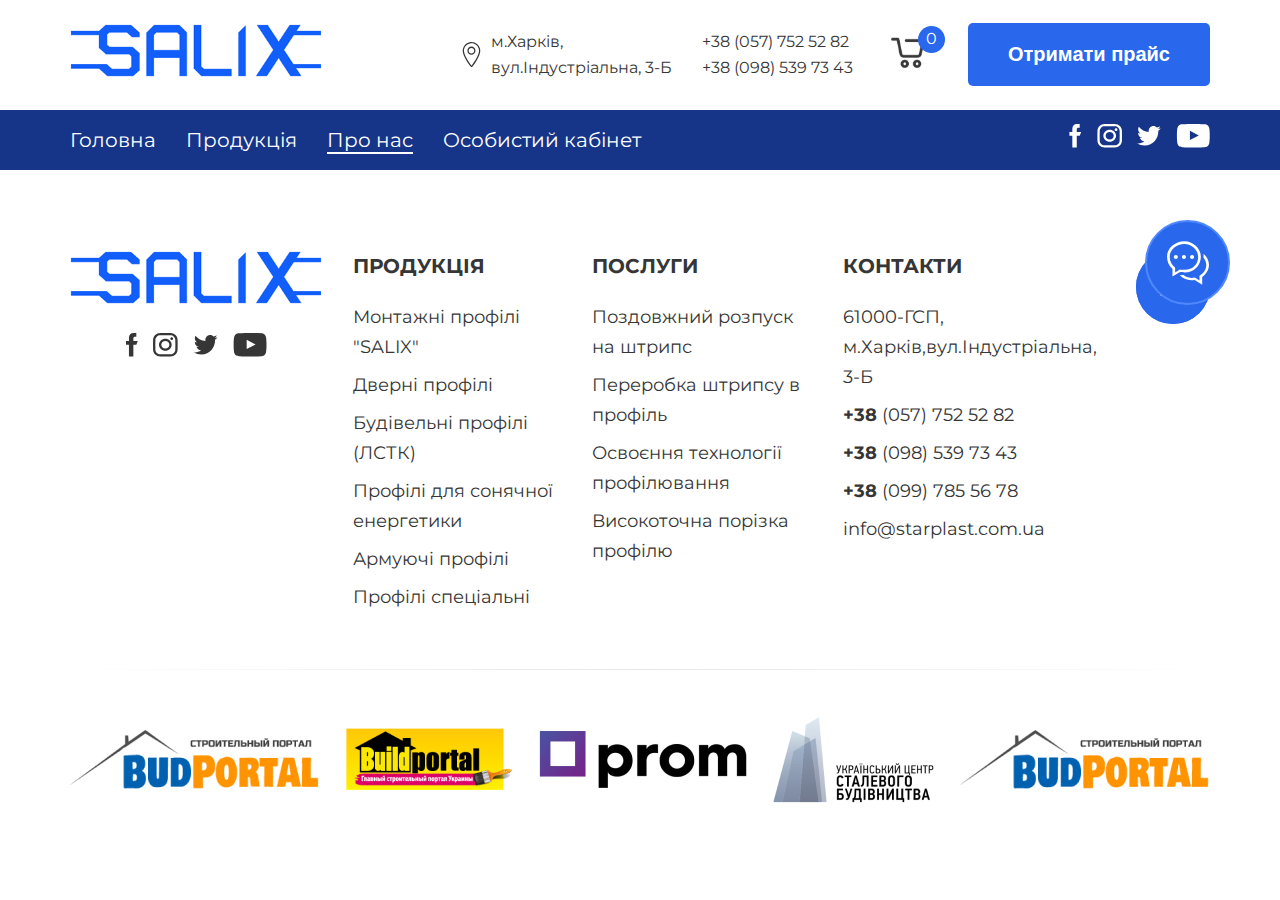
==== about.html @ 1838f398 "add pages, start catalog page, filter" ====
<!DOCTYPE html>
<html lang="en" xmlns="http://www.w3.org/1999/html">
<head>
    <meta charset="UTF-8">
    <title>primer-towel-mall</title>
    <meta name="description" content="">
    <meta name="viewport" content="width=device-width, initial-scale=1">
    <meta name="viewport" content="width=device-width, initial-scale=1, minimum-scale=1, maximum-scale=1">
    <link rel="stylesheet" href="./css/swiper-bundle.css">
    <link rel="stylesheet" href="css/style.css">
    <link rel="preconnect" href="https://fonts.googleapis.com">
    <link rel="preconnect" href="https://fonts.gstatic.com" crossorigin>
    <link href="https://fonts.googleapis.com/css2?family=Montserrat:wght@400;500;600;700&display=swap" rel="stylesheet">
    <link rel="stylesheet" href="./css/media.css">
    <script src="https://ajax.googleapis.com/ajax/libs/jquery/2.2.0/jquery.min.js"></script>
</head>
    <body>
        <div class="wrapper" id="wrapper">
            <div class="">
            <div class="burger-menu">
                <div class="menu-content">
                    <ul class="">
                        <li><a href="./index.html">Головна</a></li>
                        <li><a href="./catalog.html">Продукція</a></li>
                        <li><a href="./about.html">Про нас</a></li>
                        <li><a href="#">Особистий кабінет</a></li>
                    </ul>
                    <div class="boorger_btm">
                    </div>
                    <div class="bur-foot">
                        <div class="headerTop_info">
                            <div class="headerTop_address">
                                <img src="./images/svg/address-icon-white.svg" alt="address">
                                <div>
                                    <div>м.Харків,</div>
                                    <div>вул.Індустріальна, 3-Б</div>
                                </div>
                            </div>
                            <div class="headerTop_numbers">
                                <div>
                                    <a href="#">+38 (057) 752 52 82</a>
                                </div>
                                <div>
                                    <a href="#">+38 (098) 539 73 43</a>
                                </div>
                            </div>
                            <div class="headerTop_btn">
                                <button>Отримати прайс</button>
                            </div>
                            <div class="booter_soc">
                                <a href="#" target="_blank">
                                    <img src="./images/svg/facebook-icon.svg" alt="facebook">
                                </a>
                                <a href="#" target="_blank">
                                    <img src="./images/svg/insta-icon.svg" alt="instagram">
                                </a>
                                <a href="#" target="_blank">
                                    <img src="./images/svg/twitter-icon.svg" alt="twitter">
                                </a>
                                <a href="#" target="_blank">
                                    <img src="./images/svg/youtube-icon.svg" alt="youtube">
                                </a>
                            </div>
                        </div>
                    </div>
                </div>
            </div>
            <header class="header">
                        <div class="container">
                            <div class="menu-container">
                                <div class="headerTop">
                                    <a href="./index.html" class="header-logo">
                                        <img src="images/svg/logo.svg" alt="logo">
                                    </a>
                                    <div class="headerTop_info">
                                        <div class="headerTop_address">
                                            <img src="./images/svg/address-icon.svg" alt="address">
                                            <div>
                                                <div>м.Харків,</div>
                                                <div>вул.Індустріальна, 3-Б</div>
                                            </div>
                                        </div>
                                        <div class="headerTop_numbers">
                                            <div>
                                                <a href="#">+38 (057) 752 52 82</a>
                                            </div>
                                            <div>
                                                <a href="#">+38 (098) 539 73 43</a>
                                            </div>
                                        </div>
                                        <div class="headerTop_cart">
                                            <a href="#">
                                                <img src="./images/svg/cart.svg" alt="cart">
                                            </a>
                                            <div>
                                                <span>0</span>
                                            </div>
                                        </div>
                                        <div class="headerTop_btn">
                                            <button>Отримати прайс</button>
                                        </div>
                                    </div>
                                </div>
                                <div class="burger-icon">
                                    <div class="bar bar1"></div>
                                    <div class="bar bar2"></div>
                                    <div class="bar bar3"></div>
                                </div>
                            </div>
                        </div>
                <div class="img-back_menu-block">
                    <div class="container img-back_wrap">
                        <nav class="header-menu">
                            <ul class="header-list">
                                <li><a href="./index.html" class="header-link">
                                    <span class="header-link-text">Головна</span>
                                </a>
                                </li>
                                <li><a href="./catalog.html" class="header-link">
                                    <span class="header-link-text">Продукція</span>
                                </a>
                                </li>
                                <li><a href="./about.html" class="header-link">
                                    <span class="header-link-text">Про нас</span>
                                </a>
                                </li>
                                <li><a href="#" class="header-link">
                                    <span class="header-link-text">Особистий кабінет</span>
                                </a>
                                </li>
                            </ul>
                        </nav>
                        <div class="booter_soc">
                            <a href="#" target="_blank">
                                <img src="./images/svg/facebook-icon.svg" alt="facebook">
                            </a>
                            <a href="#" target="_blank">
                                <img src="./images/svg/insta-icon.svg" alt="instagram">
                            </a>
                            <a href="#" target="_blank">
                                <img src="./images/svg/twitter-icon.svg" alt="twitter">
                            </a>
                            <a href="#" target="_blank">
                                <img src="./images/svg/youtube-icon.svg" alt="youtube">
                            </a>
                        </div>
                    </div>
                </div>
            </header>
                <main class="content">
                    <section>
                        <div>
                            <a class="phone-call" href="#">
                                <div>
                                    <img src="./images/svg/write-us-icon.svg" alt="phone">
                                </div>
                            </a>
                        </div>
                    </section>
                </main>
            <footer class="footer">
                <div class="container footer__container">
                    <div class="footer_wrap">
                        <div class="footer_wrap-logo">
                            <a href="./index.html" class="header-logo">
                                <img src="images/svg/logo.svg" alt="logo">
                            </a>
                            <div class="booter_soc">
                                <a href="#" target="_blank">
                                    <img src="./images/svg/facebook-grey-icon.svg" alt="facebook">
                                </a>
                                <a href="#" target="_blank">
                                    <img src="./images/svg/instagramm-grey-icon.svg" alt="instagram">
                                </a>
                                <a href="#" target="_blank">
                                    <img src="./images/svg/twitter-grey-icon.svg" alt="twitter">
                                </a>
                                <a href="#" target="_blank">
                                    <img src="./images/svg/youtubegrey-icon.svg" alt="youtube">
                                </a>
                            </div>
                        </div>
                        <div class="footer_wrap-block">
                            <div class="footer_block footer_wrap-products">
                                <h4>Продукція</h4>
                                <div><a href="#">Монтажні профілі "SALIX"</a></div>
                                <div><a href="#">Дверні профілі</a></div>
                                <div><a href="#">Будівельні профілі (ЛСТК)</a></div>
                                <div><a href="#">Профілі для сонячної енергетики</a></div>
                                <div><a href="#">Армуючі профілі</a></div>
                                <div><a href="#">Профілі спеціальні</a></div>
                            </div>
                            <div class="footer_block footer_wrap-service">
                                <h4>Послуги</h4>
                                <div><a href="#">Поздовжний розпуск на штрипс</a></div>
                                <div><a href="#">Переробка штрипсу в профіль </a></div>
                                <div><a href="#">Освоєння технології профілювання</a></div>
                                <div><a href="#">Високоточна порізка профілю</a></div>
                            </div>
                            <div class="footer_block footer_wrap-contacts">
                                <h4>Контакти</h4>
                                <div><a href="#">61000-ГСП, м.Харків,вул.Індустріальна, 3-Б</a></div>
                                <div><a href="#"><span>+38 </span>(057) 752 52 82</a></div>
                                <div><a href="#"><span>+38 </span>(098) 539 73 43</a></div>
                                <div><a href="#"><span>+38 </span>(099) 785 56 78</a></div>
                                <div><a href="#"><span></span>info@starplast.com.ua</a></div>
                            </div>
                            <div class="foot-back">
                                <div class="foot-back" id="go-top">
                                    <a href="#wrapper">
                                        <div class="btn-top">
                                            <div class="btn-top-img">
                                                <img src="./images/svg/arrow-two-top-icon.svg" alt="img">
                                            </div>
                                        </div>
                                    </a>
                                </div>
                            </div>
                        </div>
                    </div>
                    <div class="footer_portals">
                        <div>
                            <a href="#">
                                <img src="./images/img/portals/logo_budportal.png" alt="img">
                            </a>
                        </div>
                        <div>
                            <a href="#">
                                <img src="./images/img/portals/logo_budport.png" alt="img">
                            </a>
                        </div>
                        <div>
                            <a href="#">
                                <img src="./images/img/portals/prom.png" alt="img">
                            </a>
                        </div>
                        <div>
                            <a href="#">
                                <img src="./images/img/portals/staleve-bud.png" alt="img">
                            </a>
                        </div>
                        <div>
                            <a href="#">
                                <img src="./images/img/portals/logo_budportal.png" alt="img">
                            </a>
                        </div>
                    </div>
                </div>
            </footer>
            </div>
        </div>

        <script src="./js/main.js"></script>
    </body>
</html>
---- css/style.css ----
@import './catalog.css';
@import './product-page.css';
@import './about.css';
@import url('https://fonts.googleapis.com/css2?family=Montserrat:wght@400;500;600;700&display=swap');
@font-face {
    font-family: 'Montserrat', sans-serif;
    src: url(../fonts/Montserrat-VariableFont_wght.ttf);
}

html,
body,
div,
span,
applet,
object,
iframe,
h1,
h2,
h3,
h4,
h5,
h6,
p,
blockquote,
pre,
a,
abbr,
acronym,
address,
big,
cite,
code,
del,
dfn,
em,
img,
ins,
kbd,
q,
s,
samp,
small,
strike,
strong,
sub,
sup,
tt,
var,
b,
u,
i,
center,
dl,
dt,
dd,
ol,
ul,
li,
fieldset,
form,
label,
legend,
table,
caption,
tbody,
tfoot,
thead,
tr,
th,
td,
article,
aside,
canvas,
details,
embed,
figure,
figcaption,
footer,
header,
hgroup,
menu,
nav,
output,
ruby,
section,
summary,
time,
mark,
audio,
video {
    margin: 0;
    padding: 0;
    border: 0;
    font-size: 100%;
    font: inherit;
    vertical-align: baseline;
}
/* HTML5 display-role reset for older browsers */
article,
aside,
details,
figcaption,
figure,
footer,
header,
hgroup,
menu,
nav,
section {
    display: block;
}
body {
    line-height: 1;
}
ol,
ul {
    list-style: none;
}
blockquote,
q {
    quotes: none;
}
blockquote:before,
blockquote:after,
q:before,
q:after {
    content: "";
    content: none;
}
table {
    border-collapse: collapse;
    border-spacing: 0;
}
a {
    text-decoration: none;
    cursor: pointer;
}
button {
    cursor: pointer;
    border: none;
    display: inline-block;
    background: none;
    padding: 0;
}

* {
    box-sizing: border-box;
}

html, body {
    height: 100%;
}

body {
    font-family: 'Montserrat', sans-serif;
    font-size: 16px;
    color: #363636;
    line-height: 1.6;
    margin: 0;
    display: flex;
    flex-direction: column;
    overflow-x: hidden;
}

h1, h2, h3, h4 {
    margin: 0;
}

/*wrapper*/
#wrapper {
    width: 100%;
    margin: 0 auto;
    background: #FFFFFF
}

.container {
    max-width: 1680px;
    margin: 0 auto;
}

/*header*/
/* ============burger-menu======== */
.burger-menu {
    display: none;
}

.burger-img-line {
    position: absolute;
    top: 427px;
    width: 100%;
}


.burger-menu {
    position: fixed;
    top: 0;
    right: -110%;
    width: 100%;
    height: 100%;
    z-index: 1200;
    transition: all 1s ease;
}

.menu-content {
    display: flex;
    flex-direction: column;
    /*justify-content: center;*/
    position: relative;
    width: 100%;
    height: 100%;
    background-color: #fff;
    overflow-y: scroll;
    z-index: 800;
    padding-top: 150px;
}
.menu-content ul {
    display: flex;
    flex-direction: column;
    z-index: 1;
    padding: 0 30px;
}
.menu-content li{
    transition: all 0.3s;
}

.menu-content li a {
    color: #363636;
    font-family: Montserrat, sans-serif;
    font-size: 20px;
    font-style: normal;
    font-weight: 500;
    line-height: 50px;
    text-transform: capitalize;
    text-decoration: none;
}

.boot_svg{
    width: 129px;
    height: 135px;
    transition: all .5s ease;
}

.boorger_btm p{
    font-size: 14px;
    font-weight: 500;
    line-height: 150%;
    text-transform: uppercase;
}
.burger-menu .footer-btn{
    margin-top: 140px;
}

.boorger_btm p:hover + .boot_svg{
    transform: scale(.9);
    transition: all .5s ease;
}

.boot_svg:hover{
    transform: scale(.9);
    transition: all .5s ease;
}

.boorger_btm button{
    display: flex;
    align-items: center;
}

.burger-icon {
    display: none;
    z-index: 1200;
    cursor: pointer;
}

.bar {
    width: 30px;
    height: 3px;
    background-color: #363636;
    margin: 6px 0;
    transition: 0.4s;

}

/* Animation of the burger icon*/
.burger-icon.active {
    width: 45px;
    height: 45px;
    padding: 7px;
    top: 30px;
    right: 44%;
    position: absolute;
}

.burger-icon.active .bar {
    background-color: #363636;
}
.burger-icon .bar {
    background-color: #363636;
}

.burger-icon.active .bar1 {
    transform: rotate(-45deg) translate(-5px, 5px);
}

.burger-icon.active .bar2 {
    transform: rotate(45deg) translate(-2px, -1px);
}
.burger-icon.active .bar3 {
    display: none;
}

.burger-menu.active {
    right: 0;
}

.bur-foot {
    background: #163588;
    height: 100vh;
    margin-top: 80px;
}

.booter_soc{
    display: flex;
    gap: 15px;
    margin-bottom: 140px;
}

.headerTop {
    display: flex;
    justify-content: space-between;
    align-items: center;
    padding: 23px 0;
}

.headerTop_info {
    display: flex;
    align-items: center;
}

.headerTop_address {
    display: flex;
    align-items: center;
}

.headerTop_address img{
    margin-right: 10px;
}

.headerTop_numbers {
    margin-left: 30px;
}

.headerTop_numbers a {
    color: inherit;
}

.headerTop_cart {
    position: relative;
    margin-left: 34px;
}

.headerTop_cart div {
    right: -17px;
    top: -5px;
    width: 27px;
    height: 27px;
    background: #2967EC;
    border-radius: 50%;
    position: absolute;
}

.headerTop_cart span {
    display: flex;
    color: #FFFFFF;
    justify-content: center;
    align-items: center;
}

.headerTop_btn {
    display: flex;
    justify-content: center;
    align-items: center;
    margin-left: 40px;
}

.headerTop_btn  button {
    color: #FFFFFF;
    font-size: 20px;
    font-style: normal;
    font-weight: 700;
    padding: 20px 40px;
    background: #2967EC;
    border-radius: 5px;
    transition: .3s ease;
}

.headerTop_btn  button:hover {
    background: #5088FF;
}

.img-back-mobile {
    display: none;
}

.img-back {
    display: block;
    background: url("../images/img/main-img.jpg") center center no-repeat;
    background-size: cover;
    width: 100%;
    max-height: 926px;
    height: 100vh;
    position: relative;
}

.mainImg {
    width: 100%;
    height: 100vh;
    background-position: center;
    object-fit: cover;
}

.img-back_menu-block {
    background: #163588;
    width: 100%;
}

.img-back_wrap {
    display: flex;
    justify-content: space-between;
    align-items: center;
    height: 60px;
}

.img-back_menu-block .booter_soc {
    margin-bottom: 0;
}

.img-back_menu-block nav a {
    color: #FFFFFF;
    font-size: 20px;
    margin-right: 30px;
}

ul.header-list {
    display: flex;
}

.current-menu-item span {
    color: #FFFFFF;
    border-bottom: 2px solid #FFFFFF;
}


/*content*/
.content {
    flex: 1 0 auto;
}

.main-title p:first-child{
    color: #2967EC;
    font-size: 70px;
    font-style: normal;
    font-weight: 700;
    line-height: 80px;
}

.main-title p:last-child{
    color: #FFFFFF;
    font-size: 60px;
    font-style: normal;
    font-weight: 700;
    line-height: 70px;
}

.main-title {
    width: 1240px;
    margin: 0 auto;
    text-align: center;
    padding: 75px 0 50px 0;
}

.mainLinks {
    display: flex;
    flex-wrap: wrap;
    justify-content: center;
    width: 1920px;
    margin: 0 auto;
}

.mainLinks a {
    color: #FFF;
    font-size: 15px;
    font-style: normal;
    font-weight: 600;
    text-transform: uppercase;
}

.main-link {
    display: flex;
    align-items: center;
    border: 1px solid white;
    border-radius: 100px;
    padding: 15px 25px;
    margin: 0 15px 15px 0;
    text-align: center;
}

.main-link img {
    margin-left: 10px;
}

.mouse-img {
    text-align: center;
    margin-top: 25px;
}

.phone-call {
    position: fixed;
    right: 50px;
    top: 220px;
    z-index: 11;
}

.pulse-button:hover {
    -webkit-animation: none;
}

@-webkit-keyframes pulse {
    0% {
        transform: scale(0.95);
        box-shadow: 0 0 0 0 rgb(80, 136, 255);
    }

    70% {
        transform: scale(1);
        box-shadow: 0 0 0 10px rgba(0, 0, 0, 0);
    }

    100% {
        transform: scale(0.95);
        box-shadow: 0 0 0 0 rgba(0, 0, 0, 0);
    }
}

.phone-call>div {
    background: #2967EC;
    width: 100px;
    height: 100px;
    border-radius: 50%;
    display: flex;
    justify-content: center;
    align-items: center;
    box-shadow: 0 0 0 0 rgb(80, 136, 255);
    transform: scale(1);
    animation: pulse 1.5s infinite;
    border: 2px solid #5088ff;
}

.mainLinks-mobile {
    display: none;
}

.mainVariants_title {
    text-align: center;
    margin: 130px 0 80px 0;
}

.mainVariants_title p {
    font-size: 40px;
    font-style: normal;
    font-weight: 600;
    line-height: 45px; /* 112.5% */
    text-transform: uppercase;
}

.mainVariants_title p:first-child {
    color: #363636;
}

.mainVariants_title p:last-child {
    color: #2967EC;
}

.mainVariants_list {
    display: grid;
    grid-template-columns: repeat(4, 1fr);
}

.mainVariants_list-item a p {
    color: #363636;
    max-width: 300px;
    font-size: 25px;
    font-style: normal;
    font-weight: 600;
    line-height: 30px; /* 120% */
    text-transform: uppercase;
    transition: .3s ease;
}

.mainVariants_list-item a {
    display: flex;
    align-items: center;
    transition: .3s ease;
}

.mainVariants_list-item a p:hover {
    color: #2967EC;
}

.mainVariants_list-item a img {
    margin-right: 20px;
}

.mainVariants_info {
    margin: 100px 0 130px 0;
    display: flex;
    justify-content: space-between;
}

.mainVariants_info div:first-child>div {
    font-size: 35px;
    font-style: normal;
    font-weight: 600;
    line-height: 30px; /* 85.714% */
    text-transform: uppercase;
    margin-bottom: 30px;
}

.mainVariants_info div:first-child>p {
    color: #787878;
    font-size: 20px;
    font-style: normal;
    font-weight: 400;
    line-height: 25px;
    margin-bottom: 40px;
    max-width: 830px;
    margin-right: 20px;
}

a.goToCatalog {
    border-radius: 5px;
    background: #2967EC;
    width: 400px;
    height: 80px;
    color: white;
    display: flex;
    align-items: center;
    justify-content: center;
}

a.goToCatalog span {
    color: #FFF;
    font-size: 20px;
    font-style: normal;
    font-weight: 700;
}

a.goToCatalog img {
    margin-left: 10px;
}

.products_title {
    font-size: 40px;
    font-style: normal;
    font-weight: 600;
    line-height: 45px; /* 112.5% */
    text-transform: uppercase;
    text-align: center;
    margin-bottom: 20px;
}

.products_title h3 {
    color: #363636;
}

.products_title span {
    color: #2967EC;
}

.cardImg {
    position: relative;
}

.cardImg .sale {
    position: absolute;
    z-index: 1;
    top: 10px;
    left: 10px;
    width: 100px;
    height: 35px;
    color: #FFF;
    text-align: center;
    font-size: 15px;
    font-weight: 600;
    background: #2967EC;
    display: flex;
    justify-content: center;
    align-items: center;
    border-radius: 5px;
}

.cardImg .hit {
    position: absolute;
    z-index: 1;
    top: 52px;
    left: 10px;
    width: 75px;
    height: 35px;
    color: #FFF;
    text-align: center;
    font-size: 15px;
    font-weight: 600;
    background: #FF8B37;
    display: flex;
    justify-content: center;
    align-items: center;
    border-radius: 5px;
    text-transform: uppercase;
}

.cardContent {
    padding: 30px 10px 30px 10px;
    transition: .3s ease;
}

.cardContent>a>p {
    color: #363636;
    font-size: 25px;
    font-style: normal;
    font-weight: 500;
    line-height: 30px;
    text-align: start;
    margin-bottom: 30px;
}

.cardStatus>div>img {
    width: 11px;
    height: 11px;
    margin-right: 10px;
}

.cardStatus>div {
    display: flex;
    align-items: center;
}

.cardStatus .status-item:after {
    margin-left: 5px;
    margin-right: 5px;
    content: "|";
}

.price{
   text-align: start;
}

.price span{
    font-size: 25px;
    font-style: normal;
    font-weight: 700;
}

.cardStatus {
    position: relative;
    margin-bottom: 20px;
    padding-bottom: 20px;
}
.price {
    position: initial;
    transition: .3s ease;
}

.cardContent .price:hover {
    position: relative;
    margin-bottom: 20px;
    padding-bottom: 20px;
}

.cardStatus::after, .price::after {
    content: '';
    position: absolute;
    bottom: 0;
    left: 0;
    width: 100%;
    height: 1px;
    background: linear-gradient(270deg, rgba(230, 230, 230, 0.00) 0%, #E6E6E6 49.57%, rgba(230, 230, 230, 0.00) 100%);
}

.toOrder {
    width: 100%;
    height: 60px;
    border-radius: 5px;
    background: #5088FF;
    color: white;
    justify-content: center;
    align-items: center;
}

.cardContent .toOrder {
    display: none;
    transition: display 0.3s ease;
}

.cardContent:hover .toOrder  {
    display: flex;
}

.toOrder a {
    color: #FFFFFF;
    display: flex;
    justify-content: center;
    align-items: center;
}

.toOrder a span {
    color: #FFF;
    font-size: 20px;
    font-style: normal;
    font-weight: 700;
}

.toOrder a img {
    margin-left: 10px;
}

/*swiper*/
.products .swiper {
    width: 100%;
    height: 100%;
    position: relative;
    padding-top: 80px;
}

.swiper-slide {
    display: flex;
    flex-direction: column;
    text-align: center;
    font-size: 18px;
    background: #fff;
    justify-content: center;
    align-items: center;
    border-radius: 5px;
    border: 1px solid #E8E8E8;
}

.swiper-slide .cardImg>a>img {
    display: block;
    width: 100%;
    height: 100%;
    object-fit: cover;
    position: relative;
}

.swiper-btn .swiper-button-prev, .swiper-rtl .swiper-button-next {
    background: #2967EC;
    color: #FFFFFF;
    width: 60px;
    height: 60px;
    border-radius: 50%;
    top: 25px;
    left: 1533px;
}

.swiper-btn .swiper-button-next, .swiper-rtl .swiper-button-prev {
    background: #2967EC;
    color: #FFFFFF;
    width: 60px;
    height: 60px;
    border-radius: 50%;
    top: 25px;
}

.swiper-btn .swiper-button-next:after, .swiper-rtl .swiper-button-prev:after {
    font-size: 28px;
}

.swiper-btn .swiper-button-prev:after, .swiper-rtl .swiper-button-next:after {
    font-size: 28px;
}

.metal_title {
    margin-top: 130px;
    margin-bottom: 20px;
    font-size: 40px;
    font-style: normal;
    font-weight: 600;
    line-height: 45px; /* 112.5% */
    text-transform: uppercase;
    text-align: center;
}

.metalOptions_title.metal_title {
    margin-bottom: 80px;
}

.metalSchemes_title.metal_title {
    margin-bottom: 75px;
}

.metal_title h3 {
    color: #363636;
}

.metal_title span {
    color: #2967EC;
}

table {
    width: 100%;
}

th, td {
    border: 1px solid #bfc3c8;
}

table {
    border-spacing: 0;
    border-collapse: separate;
    border-radius: 30px;
}

.table-metalThickness tr:first-child th {
    border: none;
}

.table-metalThickness tr:not(:first-child) {
    border-bottom: 1px solid #D1D1D1;
}

.table-metalThickness tr:not(:first-child) td {
    border-right: 1px solid #D1D1D1;
    padding: 6px;
    text-align: center;
}

.table-metalThickness tr:nth-child(2) td {
    font-size: 20px;
    font-style: normal;
    font-weight: 600;
    background: #d1d1d173;
}

.table-metalThickness tr:nth-child(2) td:first-child {
    border-top-left-radius: 30px;
}

.table-metalThickness tr:nth-child(2) td:last-child {
    border-top-right-radius: 30px;
    border-right: none;
}

.table-metalThickness tr:last-child td:first-child {
    border-bottom-left-radius: 30px;
}

.table-metalThickness tr:last-child td:last-child {
    border-bottom-right-radius: 30px;
    border-right: 1px solid #D1D1D1;
}

.table-metalThickness tr:not(:first-child) td:first-child {
   background: #d1d1d173;
}

.table-metalThickness tr:not(:nth-child(2)) td:first-child {
    background: #2967EC;
    width: 97px;
    color: #FFFFFF;
}

.table-metalThickness-info {
    display: flex;
}

.table-metalThickness-info .block {
    border-radius: 20px;
    border: 1px solid #D1D1D1;
    padding: 30px;
    width: 50%;
}

.table-metalThickness-info .block {
    margin-top: 20px;
}

.table-metalThickness-info .block>div {
    display: flex;
    align-items: center;
}

.table-metalThickness-info .block>div img {
    margin-right: 10px;
}

.table-metalThickness-info .block:first-child {
    margin-right: 20px;
}

.table-metalThickness-info .block:last-child {
    display: flex;
    align-items: center;
}

.table-metalThickness-info .block span, .table-metalThickness-info .block p {
    font-size: 20px;
    font-style: normal;
    font-weight: 400;
}

.metalInfo_img {
    position: relative;
}

.metalInfo_img img:first-child {
    display: flex;
    margin: 0 auto;
    padding-top: 170px;
}

.metalInfo_img img:not(:first-child) {
    position: absolute;
}

.metalInfo_img img:nth-child(2) {
    top: 172px;
    left: 641px;
}

.metalInfo_img img:nth-child(3) {
    top: 322px;
    left: 969px;
}

.metalInfo_img img:last-child {
    top: 345px;
    left: 561px;
}

.metalInfo_block {
    border-radius: 20px;
    border: 1px solid #D1D1D1;
    width: 420px;
    padding: 30px;
    position: relative;
}

.metalInfo_block p {
    font-size: 15px;
    font-style: normal;
    font-weight: 300;
    line-height: 20px;
}

.metalInfo_icon {
    width: 28px;
    height: 28px;
    background: #2967EC;
    border-radius: 50%;
    box-shadow: 0 0 0 0 rgb(80, 136, 255);
    transform: scale(1);
    animation: pulse 1.5s infinite;
    position: absolute;
}

.metalInfo_icon.icon-1{
    top: 66px;
    right: -13px;
}

.metalInfo_icon.icon-2{
    top: 26px;
    right: -13px;
}

.metalInfo_icon.icon-3{
    top: 46px;
    left: -12px;
}

.metalInfo {
    position: relative;
}

.metalInfo_block.block-1 {
    bottom: 327px;
    left: 213px;
    position: absolute;
}

.metalInfo_block.block-2 {
    bottom: 195px;
    left: 137px;
    position: absolute;
}

.metalInfo_block.block-3 {
    bottom: 198px;
    left: 1105px;
    position: absolute;
}

/*table-metalOptions*/
.table-metalOptions tr {
    border: 1px solid #D1D1D1;
    text-align: center;
}

.table-metalOptions tr th {
    background: #D1D1D1;
    font-size: 20px;
    font-style: normal;
    font-weight: 600;
    line-height: 25px; /* 125% */
    text-transform: uppercase;
    padding: 12px 62px;
    vertical-align: middle;
}

.table-metalOptions tr th span {
    font-size: 20px;
    font-style: normal;
    font-weight: 400;
    line-height: 25px;
    text-transform: lowercase;
}

.table-metalOptions tr td {
    padding: 2px;
}

.table-metalOptions th:not(:last-child), .table-metalOptions tr:nth-child(2) td, .table-metalOptions tr:nth-child(3) td, .table-metalOptions tr:last-child td {
    border-right: 1px solid #D1D1D1;
}

.table-metalOptions tr th:first-child {
    border-top-left-radius: 30px;
}

.table-metalOptions tr:last-child td:first-child {
    border-bottom-left-radius: 30px;
}

.table-metalOptions tr:last-child td:last-child {
    border-bottom-right-radius: 30px;
}

.table-metalOptions tr th:last-child {
    border-top-right-radius: 30px;
}

.table-metalOptions tr:first-child {
    border: none;
}

/*table-metalSchemes*/
.table-metalSchemes tr {
    border: 1px solid #D1D1D1;
    text-align: center;
}

.table-metalSchemes tr th {
    background: #D1D1D1;
    font-size: 20px;
    font-style: normal;
    font-weight: 600;
    line-height: 25px; /* 125% */
    text-transform: uppercase;
    padding: 12px 62px;
    vertical-align: middle;
}

.table-metalSchemes tr td {
    padding: 2px;
}

.table-metalSchemes tr td:first-child {
    background: #2967EC;
    color: #FFFFFF;
}

.table-metalSchemes th:not(:last-child),
.table-metalSchemes tr:nth-child(2) td,
.table-metalSchemes tr:nth-child(3) td,
.table-metalSchemes tr:nth-child(4) td,
.table-metalSchemes tr:nth-child(5) td,
.table-metalSchemes tr:nth-child(6) td,
.table-metalSchemes tr:nth-child(7) td,
.table-metalSchemes tr:nth-child(8) td,
.table-metalSchemes tr:last-child td {
    border-right: 1px solid #D1D1D1;
}

.table-metalSchemes tr th:first-child {
    border-top-left-radius: 30px;
}

.table-metalSchemes tr th:last-child {
    border-top-right-radius: 30px;
}

.table-metalSchemes tr:last-child td:first-child {
    border-bottom-left-radius: 30px;
}

.table-metalSchemes tr:last-child td:last-child {
    border-bottom-right-radius: 30px;
}

.table-metalSchemes tr:first-child {
    border: none;
}


.metalSchemes_table-imgs {
    display: flex;
    justify-content: space-between;
    align-items: center;
    margin-bottom: 40px;
    margin-top: 20px;
}

.metalSchemes button {
    width: 540px;
    height: 80px;
    border-radius: 5px;
    background: #2967EC;
    color: #FFFFFF;
    display: flex;
    justify-content: center;
    align-items: center;
    font-size: 20px;
    font-style: normal;
    font-weight: 700;
    margin: 0 auto;
}

.metalSchemes button img {
    margin-left: 10px;
}

.contactForm {
    background: #2967EC;
    margin-top: 130px;
}

.contactForm_wrap {
    display: flex;
}

.contactForm_wrap div:first-child img {
    display: flex;
    width: 100%;
    height: 100%;
}

.contactForm_wrap>div:first-child {
    width: 50%;
}

.contactForm_wrap>div:last-child {
    max-width: 460px;
    padding-top: 80px;
    padding-bottom: 74px;
    margin-left: 240px;
    width: 50%;
}

#POST-name {
    background: url(/images/svg/user-icon.svg) no-repeat;
    background-position: 10px 18px;
    width: 100%;
    border-radius: 5px;
    border: 1px solid #FFF;
    height: 60px;
    padding: 21px 35px;
    margin-bottom: 10px;
}

#POST-name::placeholder, #POST-number::placeholder, #POST-email::placeholder {
    color: rgba(255, 255, 255, 0.76);
    font-size: 20px;
    font-style: normal;
    font-weight: 400;
}

#POST-number {
    background: url(/images/svg/phone-call-icon.svg) no-repeat;
    background-position: 10px 18px;
    width: 100%;
    border-radius: 5px;
    border: 1px solid #FFF;
    height: 60px;
    padding: 21px 35px;
    margin-bottom: 10px;
}

#POST-email {
    background: url(/images/svg/email-icon.svg) no-repeat;
    background-position: 10px 18px;
    width: 100%;
    border-radius: 5px;
    border: 1px solid #FFF;
    height: 60px;
    padding: 21px 35px;
    margin-bottom: 40px;
}

#submit {
    background: url(/images/svg/arrow-left-top-grey.svg) no-repeat;
    background-position: 229px 25px;
    background-color: #FFFFFF;
    border: none;
    display: flex;
    justify-content: center;
    margin: 0 auto;
    height: 60px;
    padding: 21px 35px;
    width: 337px;
    border-radius: 5px;
    font-size: 20px;
    font-style: normal;
    font-weight: 700;
}

.contactForm_title {
    text-align: center;
    max-width: 460px;
}

.contactForm_title h3 {
    font-size: 40px;
    font-style: normal;
    font-weight: 600;
    line-height: 25px; /* 62.5% */
    text-transform: uppercase;
    color: #FFFFFF;
    margin-bottom: 20px;
}

.contactForm_title p {
    font-size: 25px;
    font-style: normal;
    font-weight: 400;
    line-height: 30px;
    color: #FFFFFF;
    margin-bottom: 50px;
}

.contactForm_title span {
    font-size: 25px;
    font-style: normal;
    font-weight: 700;
    color: #FFFFFF;
}

.contactForm form {
    display: flex;
    flex-direction: column;
}

.border-line {
    border-bottom: 20px solid;
    border-image: linear-gradient(to right, #2967EC 50%, #0041CB 50%);
    border-image-slice: 1;
    transition: border-image 0.3s;
}

/*footer*/
.footer {
    flex-shrink: 0;
    min-height: 486px;
}

.footer_wrap {
    display: flex;
    justify-content: space-between;
    margin-top: 80px;
    margin-bottom: 45px;
    padding-bottom: 50px;
}

.footer_wrap {
    position: relative;
}

.footer_wrap::after {
    content: '';
    position: absolute;
    bottom: 0;
    left: 0;
    width: 100%;
    height: 1px;
    background: linear-gradient(270deg, rgba(230, 230, 230, 0.00) 0%, #E6E6E6 49.57%, rgba(230, 230, 230, 0.00) 100%);
}

.foot-back {
    width: 74px;
    height: 74px;
    background: #2967EC;
    border-radius: 50%;
    display: flex;
    justify-content: center;
    align-items: center;
}

.footer_portals {
    display: flex;
    justify-content: space-between;
    align-items: center;
    margin-bottom: 50px;
}

.footer_wrap-logo .booter_soc {
    justify-content: center;
    margin-top: 20px;
}

.footer_block h4 {
    font-size: 25px;
    font-style: normal;
    font-weight: 700;
    text-transform: uppercase;
    margin-bottom: 20px;
}

.footer_block {
    max-width: 390px;
}

.footer_wrap-contacts div span {
    font-style: normal;
    font-weight: 700;
}

.footer_wrap-block {
    display: flex;
}

.footer_block {
    margin-right: 30px;
}

.footer_block a {
    color: #363636;
    font-size: 20px;
    font-style: normal;
    font-weight: 400;
    line-height: 35px;
}

.footer_block div {
    margin-bottom: 8px;
}
---- css/media.css ----
@media screen and (max-width:1739px){
    .container {
        max-width: 1140px;
    }
    .main-title {
        width: 1124px;
        padding: 70px 0 40px 0;
    }
    .main-title p:first-child {
        font-size: 60px;
    }
    .main-title p:last-child {
        font-size: 50px;
    }
    .mainLinks {
        width: 1355px;
    }
    .main-link p {
        max-width: 516px;
    }
    .mouse-img {
        margin-top: 20px;
    }
    .phone-call>div {
        width: 85px;
        height: 85px;
    }
    .mainLinks a {
        font-size: 14px;
    }
    .mainVariants_title p {
        font-size: 35px;
        line-height: 40px;
    }
    .mainVariants_title {
        margin: 100px 0 70px 0;
    }
    .mainVariants_list-item a p {
        font-size: 20px;
        line-height: 25px;
    }
    .mainVariants_info {
        margin: 85px 0 100px 0;
    }
    .mainVariants_info div:first-child>div {
        font-size: 30px;
        margin-bottom: 15px;
    }
    .mainVariants_info div:first-child>p {
        font-size: 16px;
        margin-bottom: 12px;
        margin-right: 20px;
    }
    .cardImg .sale {
        font-size: 14px;
    }
    .cardImg .hit {
        font-size: 14px;
    }
    .cardContent>a>p {
        font-size: 17px;
    }
    .cardStatus {
        font-size: 12px;
    }
    .cardStatus>div>img {
        margin-right: 5px;
    }
    .price span {
        font-size: 25px;
    }
    .toOrder a span {
        font-size: 18px;
    }
    .products_title {
        font-size: 35px;
    }
    .swiper-btn .swiper-button-prev, .swiper-rtl .swiper-button-next {
        left: 995px;
    }
    .metal_title {
        font-size: 35px;
    }
    .table-metalThickness-info .block {
        padding: 25px;
    }
    .table-metalThickness-info .block span, .table-metalThickness-info .block p {
        font-size: 18px;
    }
    .metalInfo_block {
        padding: 25px;
    }
    .metalInfo_img img:nth-child(2) {
        top: 179px;
        left: 454px;
        width: 141px;
    }
    .metalInfo_block.block-1 {
        bottom: 309px;
        left: 102px;
    }
    .metalInfo_img img:last-child {
        top: 381px;
        left: 290px;
        width: 124px;
    }
    .metalInfo_img img:nth-child(3) {
        top: 310px;
        left: 695px;
    }
    .metalInfo_block.block-3 {
        bottom: 200px;
        left: 831px;
    }
    .metalInfo_block.block-2 {
        bottom: 169px;
        left: -66px;
    }
    .metalInfo_block {
        max-width: 354px;
    }
    .contactForm_wrap>div:last-child {
        max-width: 450px;
        padding-top: 60px;
        padding-bottom: 55px;
        margin-left: 100px;
        width: 50%;
    }
    .contactForm_title h3 {
        font-size: 35px;
    }
    .contactForm_title p {
        font-size: 20px;
        margin-bottom: 40px;
    }
    .footer_block h4 {
        font-size: 20px;
    }
    .footer_block a {
        font-size: 18px;
        line-height: 30px;
    }
    .footer_wrap-logo {
        margin-right: 30px;
    }
    .footer_portals img {
        width: 100%;
    }
    .table-metalOptions tr th {
         padding: 0;
    }
    .table-metalSchemes tr th {
        padding: 0;
    }
    .metalSchemes_table-imgs {
        justify-content: center;
        flex-wrap: wrap;
    }

}

@media screen and (max-width:1199px){
    .container {
        padding: 0 25px;
        max-width: 980px;
    }
    .burger-menu{
        display: block;
    }
    .burger-icon{
        display: block;
    }
    .headerTop_btn {
        display: none;
    }
    .headerTop_numbers {
        display: none;
    }
    .headerTop_address {
        display: none;
    }
    .header-logo {
        margin: 0 auto;
    }
    .headerTop {
        position: relative;
    }
    .burger-icon {
        top: 35px;
        position: absolute;
    }
    .img-back_menu-block {
        display: none;
    }
    .phone-call>div {
        width: 70px;
        height: 70px;
    }
    .main-title p:first-child {
        font-size: 50px;
        line-height: 70px;
    }
    .main-title p:last-child {
        font-size: 40px;
        line-height: 60px;
    }
    .phone-call {
        top: 132px;
        right: 26px;
    }
    .main-title {
        width: 669px;
        padding: 45px 0 30px 0;
    }
    .mainLinks a {
        font-size: 12px;
    }
    .main-link {
        padding: 10px 15px;
        margin: 0 10px 10px 0;
        width: fit-content;
    }
    .main-link p {
        max-width: 567px;
    }
    .mainLinks {
        width: 1050px;
    }
    .headerTop_cart {
        margin-left: 0;
    }
    .mainLinks-desk {
        display: none;
    }
    .mainLinks-mobile {
        display: flex;
    }
    .mainVariants_list {
        grid-template-columns: repeat(2, 1fr);
        gap: 30px
    }
    .mainVariants_title p {
        font-size: 25px;
        line-height: 35px;
    }
    .mainVariants_title {
        margin: 70px 0 45px 0;
    }
    .mainVariants_list-item a p {
        font-size: 15px;
        line-height: 20px;
        max-width: 100%;
    }
    .mainVariants_info {
        margin: 65px 0 80px 0;
        flex-direction: column-reverse;
    }
    .mainVariants_info div:last-child>img {
        width: 100%;
    }
    .mainVariants_info div:first-child>div {
        font-size: 25px;
        margin-top: 30px;
    }
    .mainVariants_info div:first-child>p {
        font-size: 15px;
        margin-bottom: 20px;
        margin-right: 0;
        max-width: 100%;
    }
    a.goToCatalog {
        width: 300px;
        height: 60px;
        margin: 0 auto;
    }
    a.goToCatalog span {
        font-size: 15px;
    }
    .cardImg .sale {
        font-size: 15px;
        width: 100px;
        height: 35px;
    }
    .cardImg .hit {
        font-size: 15px;
        left: 10px;
        width: 70px;
        height: 35px;
    }
    .cardContent>a>p {
        font-size: 20px;
        line-height: 25px;
        margin-bottom: 20px;
    }
    .cardStatus {
        font-size: 10px;
    }
    .cardStatus {
        margin-bottom: 20px;
        padding-bottom: 15px;
    }
    .cardContent .price:hover {
        margin-bottom: 20px;
        padding-bottom: 15px;
    }
    .cardContent {
        padding: 20px 10px 20px 10px;
    }
    .toOrder {
        height: 60px;
    }
    .toOrder a span {
        font-size: 16px;
    }
    .toOrder a img {
        margin-left: 7px;
        width: 11px;
    }
    .products_title {
        font-size: 27px;
    }
    .bur-foot .headerTop_address {
        display: flex;
        margin: 80px 0 30px 0;
    }
    .bur-foot .headerTop_numbers {
        display: block;
        margin-bottom: 50px;
    }
    .bur-foot .headerTop_btn {
        display: flex;
        margin-bottom: 30px;
        margin-left: 0;
    }
    .bur-foot>.headerTop_info {
        flex-direction: column;
        align-items: baseline;
        color: white;
    }
    .swiper-btn .swiper-button-prev, .swiper-rtl .swiper-button-next {
        left: 570px;
    }
    .metal_title {
        font-size: 27px;
    }
    .footer_wrap-block {
        flex-direction: column;
    }
    .footer_wrap {
        flex-direction: column-reverse;
    }
    .foot-back {
        position: absolute;
        right: 0;
    }
    .footer_wrap-logo {
        margin-right: 0;
        margin-top: 30px;
    }
    .footer_block {
        margin-right: 0;
    }
    .footer_block:nth-child(2) h4, .footer_block:nth-child(3) h4  {
        margin-top: 30px;
    }
    .footer_wrap-logo .booter_soc {
        justify-content: flex-start;
    }
    .booter_soc {
        gap: 20px;
        margin-bottom: 50px;
    }
    .footer_portals div:not(:last-child) {
        margin-right: 20px;
    }
    .contactForm_wrap {
        flex-direction: column-reverse;
    }
    .contactForm_wrap>div:first-child {
        width: 100%;
    }
    .contactForm_wrap>div:last-child {
        max-width: 100%;
        padding: 60px 20px 55px 20px;
        margin-left: 0;
        width: 100%;
    }
    .contactForm_title {
        margin: 0 auto;
    }
    .metalSchemes button {
        width: 100%;
        font-size: 15px;
        padding: 0 20px;
    }
    .table-metalThickness-info {
        display: flex;
        flex-direction: column;
    }
    .table-metalThickness-info .block {
        width: 100%;
    }
    .metalInfo_block.block-1 {
        position: initial;
    }
    .metalInfo_block.block-2 {
        position: initial;
    }
    .metalInfo_block.block-3 {
        position: initial;
    }
    .metalInfo_block {
        max-width: 100%;
        width: 100%;
    }
    .metalInfo_img img:first-child {
        padding-top: 70px;
        width: 100%;
        max-width: 300px;
    }
    .metalInfo_img img:nth-child(2) {
        display: none;
    }
    .metalInfo_img img:nth-child(3) {
        display: none;
    }
    .metalInfo_img img:last-child {
        display: none;
    }
    .metalInfo_icon.icon-3 {
        top: 298px;
        left: -6px;
    }
    .metalInfo_icon.icon-2 {
        top: 448px;
        left: -6px;
    }
    .metalInfo_icon.icon-1 {
        top: 557px;
        left: -6px;
    }
    .metalInfo_block {
        margin-bottom: 38px;
    }
    .metalSchemes_table-imgs {
        justify-content: space-between;
        flex-wrap: nowrap;
    }
    .tableWrap {
        width: 100%;
        overflow-x: auto;
        overflow-y: auto;
        -webkit-overflow-scrolling: touch;
    }
    .table-metalSchemes tr:not(:first-child) td:first-child {
        min-width: 97px;
    }
    .table-metalSchemes tr:not(:first-child) td:not(:first-child) {
        min-width: 168px;
    }
    .metalSchemes_table-imgs img {
        margin-right: 5px;
    }
    .metalSchemes form {
        margin: 0 35px;
    }
    .table-metalOptions th:not(:last-child), .table-metalOptions tr:nth-child(2) td, .table-metalOptions tr:nth-child(3) td, .table-metalOptions tr:last-child td {
        border-right: 1px solid #D1D1D1;
        min-width: 239px;
    }
    .metalOptions_title.metal_title {
        margin-bottom: 50px;
        margin-top: 80px;
    }
    .metalSchemes_title.metal_title {
        margin-bottom: 50px;
    }
    .contactForm {
        background: #2967EC;
        margin-top: 80px;
    }


}

@media screen and (max-width:992px){
    .mainLinks {
        justify-content: flex-start;
    }

}

@media screen and (max-width:767px){
    .container {
        padding: 0 20px;
    }
    .img-back {
        display: none;
    }
    .img-back-mobile {
        display: block;
        background: url("../images/img/main-img-mobile.jpg") center center no-repeat;
    }
    .header-logo img {
        width: 178px;
    }
    .headerTop_cart {
        right: 20px;
    }
    .burger-icon {
        top: 26px;
    }
    .headerTop {
        padding: 21px 0;
    }
    .main-title p:first-child {
        font-size: 35px;
        line-height: 45px;
    }
    .main-title p:last-child {
        font-size: 25px;
        line-height: 30px;
    }
    .main-title {
        width: 100%;
        padding: 100px 0 30px 0;
    }
    .phone-call {
        top: 103px;
        right: 16px;
    }
    .mainLinks a {
        font-size: 10px;
        line-height: 10px;
    }
    .main-link {
        padding: 12px 15px;
        margin: 0 0 5px 0;
    }
    .mainLinks {
        width: 100%;
        justify-content: flex-start;
    }
    .mainVariants_title p {
        line-height: 30px;
    }
    .mainVariants_title {
        margin: 80px 0 50px 0;
    }
    .mainVariants_list-item a p {
        font-size: 13px;
        line-height: 17px;
    }
    .mainVariants_list {
        gap: 20px;
    }
    .mainVariants_list-item a img {
        margin-right: 5px;
    }
    .mainVariants_list-item a>img {
        width: 25px;
    }
    .mainVariants_info {
        margin: 50px 0 80px 0;
    }
    .mainVariants_info div:first-child>div {
        font-size: 20px;
    }
    .mainVariants_info div:first-child>p {
        line-height: 20px;
    }
    .products_title {
        font-size: 27px;
    }
    .cardStatus {
        font-size: 15px;
    }
    .swiper-slide img {
        height: 243px;
    }
    .swiper-btn .swiper-button-next, .swiper-rtl .swiper-button-prev {
        top: 650px;
        right: 32%;
    }

    .swiper-btn .swiper-button-prev, .swiper-rtl .swiper-button-next {
        left: 32%;
        top: 650px;
    }
    .products_title {
        font-size: 25px;
    }
    .metal_title {
        margin-top: 80px;
        font-size: 25px;
        line-height: 30px;
        width: 371px;
    }
    .products .swiper {
        padding-top: 20px;
        padding-bottom: 110px;
    }

}
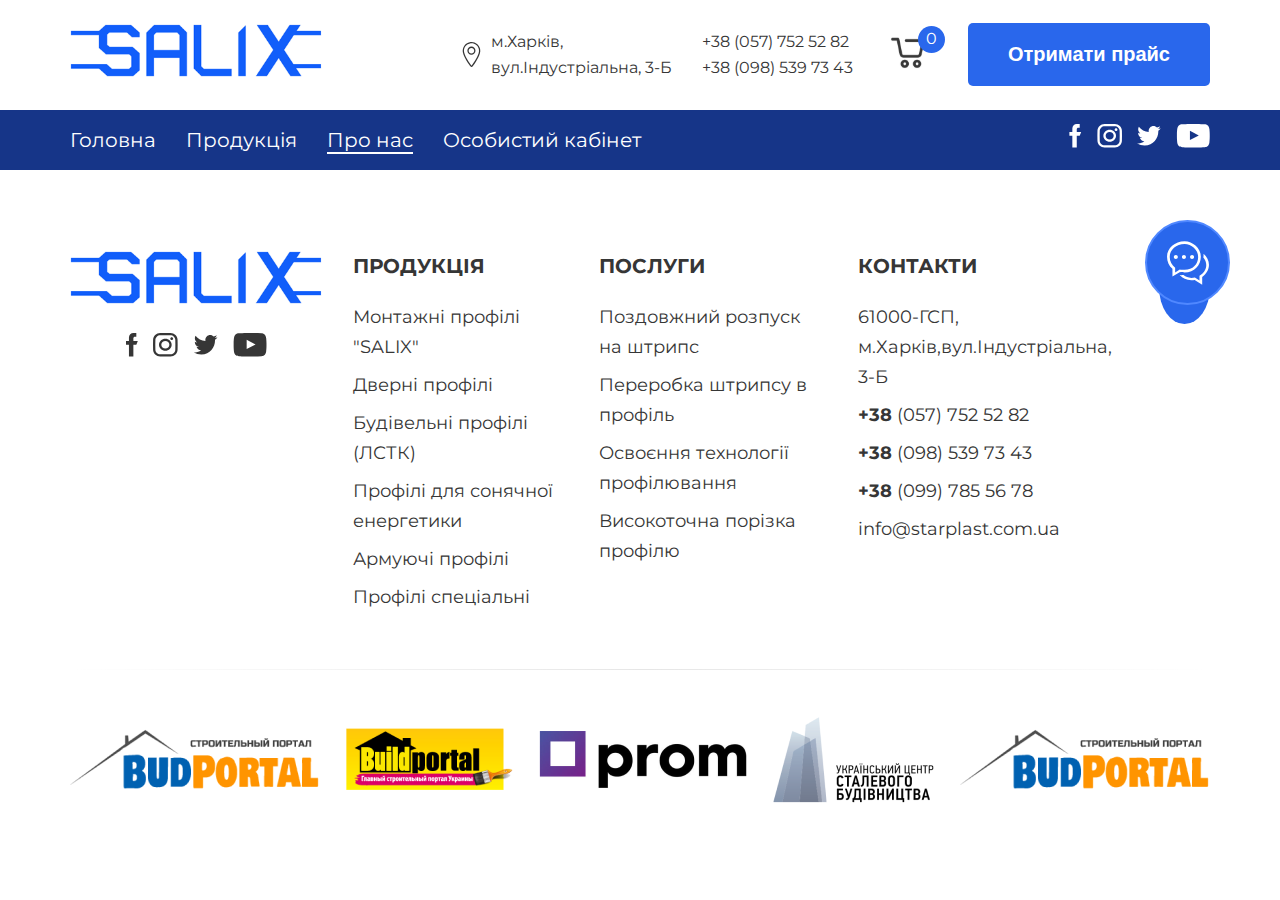
==== commit 0e5ff2e0: "add filters checkbox" ====
--- a/about.html
+++ b/about.html
@@ -250,6 +250,8 @@
             </div>
         </div>
 
+        <link rel="stylesheet" href="https://cdn.jsdelivr.net/npm/swiper@10/swiper-bundle.min.css"/>
+        <script src="https://cdn.jsdelivr.net/npm/swiper@10/swiper-bundle.min.js"></script>
         <script src="./js/main.js"></script>
     </body>
 </html>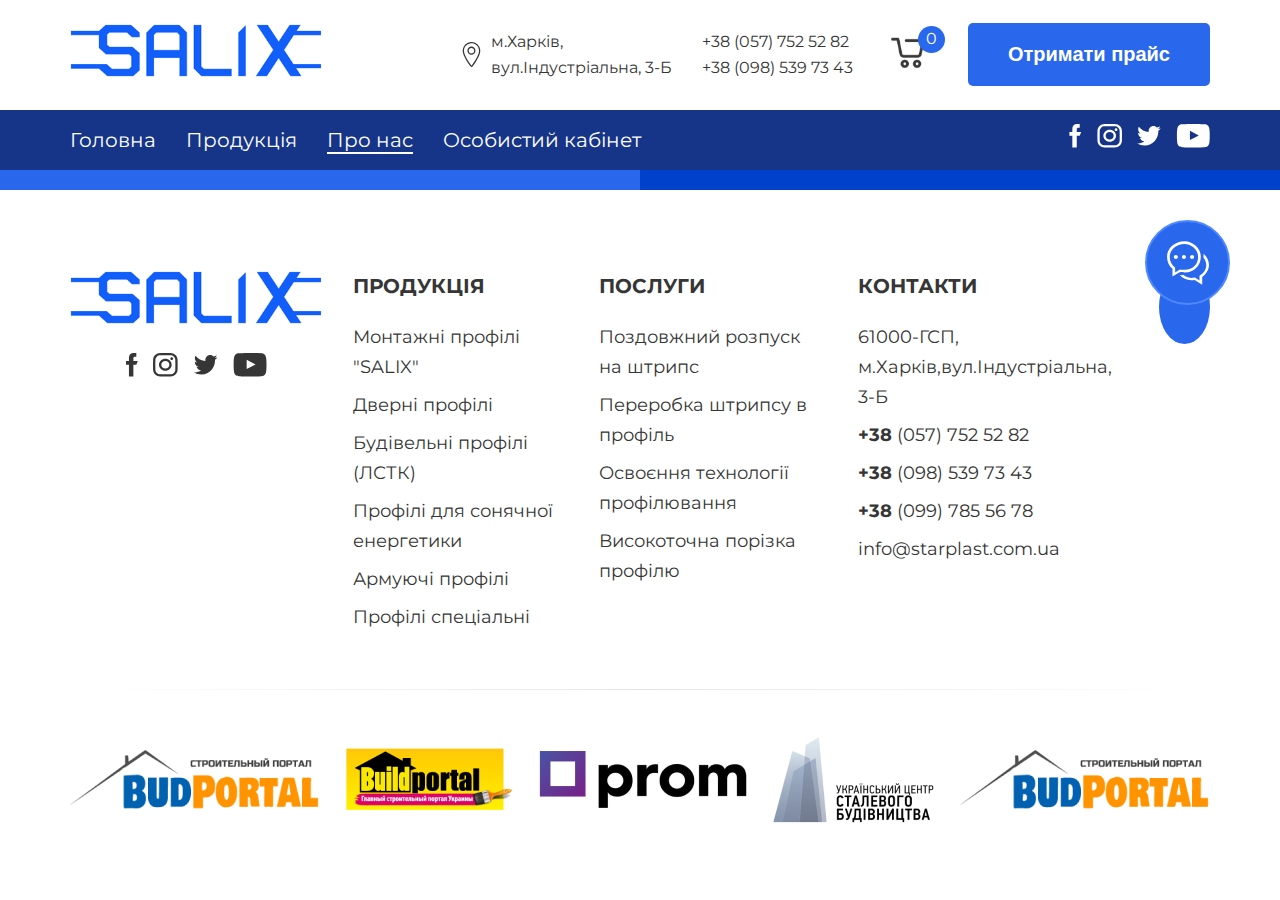
==== commit 520a538f: "start product-page" ====
--- a/about.html
+++ b/about.html
@@ -159,6 +159,7 @@
                     </section>
                 </main>
             <footer class="footer">
+                <div class="border-line"></div>
                 <div class="container footer__container">
                     <div class="footer_wrap">
                         <div class="footer_wrap-logo">
--- a/css/media.css
+++ b/css/media.css
@@ -479,6 +479,37 @@
         background: #2967EC;
         margin-top: 80px;
     }
+    .burger-filter {
+        display: block;
+    }
+    .filter-desktop {
+        display: none;
+    }
+    .burger-iconFilter {
+        display: flex;
+    }
+    .filter-mobile {
+        width: 100%;
+    }
+    .cardsBlock_sort {
+        margin-bottom: 0;
+    }
+    .filter-mobile-btn-wrap {
+        display: block;
+    }
+    .cardsBlock_wrap {
+        display: flex;
+        align-items: center;
+        margin-bottom: 25px;
+    }
+    #search-product {
+        height: 60px;
+        font-size: 15px;
+    }
+    .catalog form>button {
+        height: 60px;
+        font-size: 18px;
+    }
 
 
 }
@@ -600,5 +631,90 @@
         padding-top: 20px;
         padding-bottom: 110px;
     }
+    .cardsBlock {
+        width: 100%;
+    }
+    .cardsBlock_cards {
+        grid-template-columns: 1fr;
+    }
+    .catalog form>button {
+        display: none;
+    }
+    #search-product {
+        background: url(/images/svg/search-grey-icon.svg) no-repeat;
+        background-position: 10px 18px;
+        background-color: #FFFFFF;
+    }
+    .catalog form>label {
+        margin-right: 0;
+    }
+    .cardsWrap .cardStatus {
+        font-size: 10px;
+        margin-bottom: 0;
+        padding-bottom: 15px;
+    }
+    .cardsWrap .cardContent>a>p {
+        font-size: 15px;
+        line-height: 20px;
+        margin-bottom: 15px;
+    }
+    .cardsWrap .cardContent {
+        padding: 0 10px 13px 10px;
+    }
+    .cardsWrap .price span {
+        font-size: 15px;
+    }
+    .cardsWrap .swiper-slide {
+        border: none;
+        display: flex !important;
+        flex-direction: row;
+    }
+    .cardsWrap .swiper-slide .cardImg>a>img {
+        width: 123px;
+        height: 148px;
+    }
+    .cardsWrap .cardImg .sale {
+        font-size: 10px;
+        width: 50px;
+        height: 16px;
+    }
+    .cardsWrap .cardImg .hit {
+        font-size: 10px;
+        width: 34px;
+        height: 16px;
+        top: 30px;
+    }
+    .cardContent .price:hover {
+        display: none;
+    }
+    .cardContent:hover .toOrder {
+        display: none;
+    }
+    .toOrder {
+        display: none;
+    }
+    .toOrder-mobile {
+        display: flex;
+        width: 38px;
+        height: 38px;
+        border-radius: 5px;
+        background: #5088FF;
+        align-items: center;
+        justify-content: center;
+        margin-right: 10px;
+    }
+    .toOrder-mobile a img {
+        height: 100%;
+    }
+    .price-desktop {
+        display: none;
+    }
+    .price-mobile {
+        display: flex;
+        align-items: center;
+    }
+    .cardStatus::after {
+        display: none;
+    }
 
 }
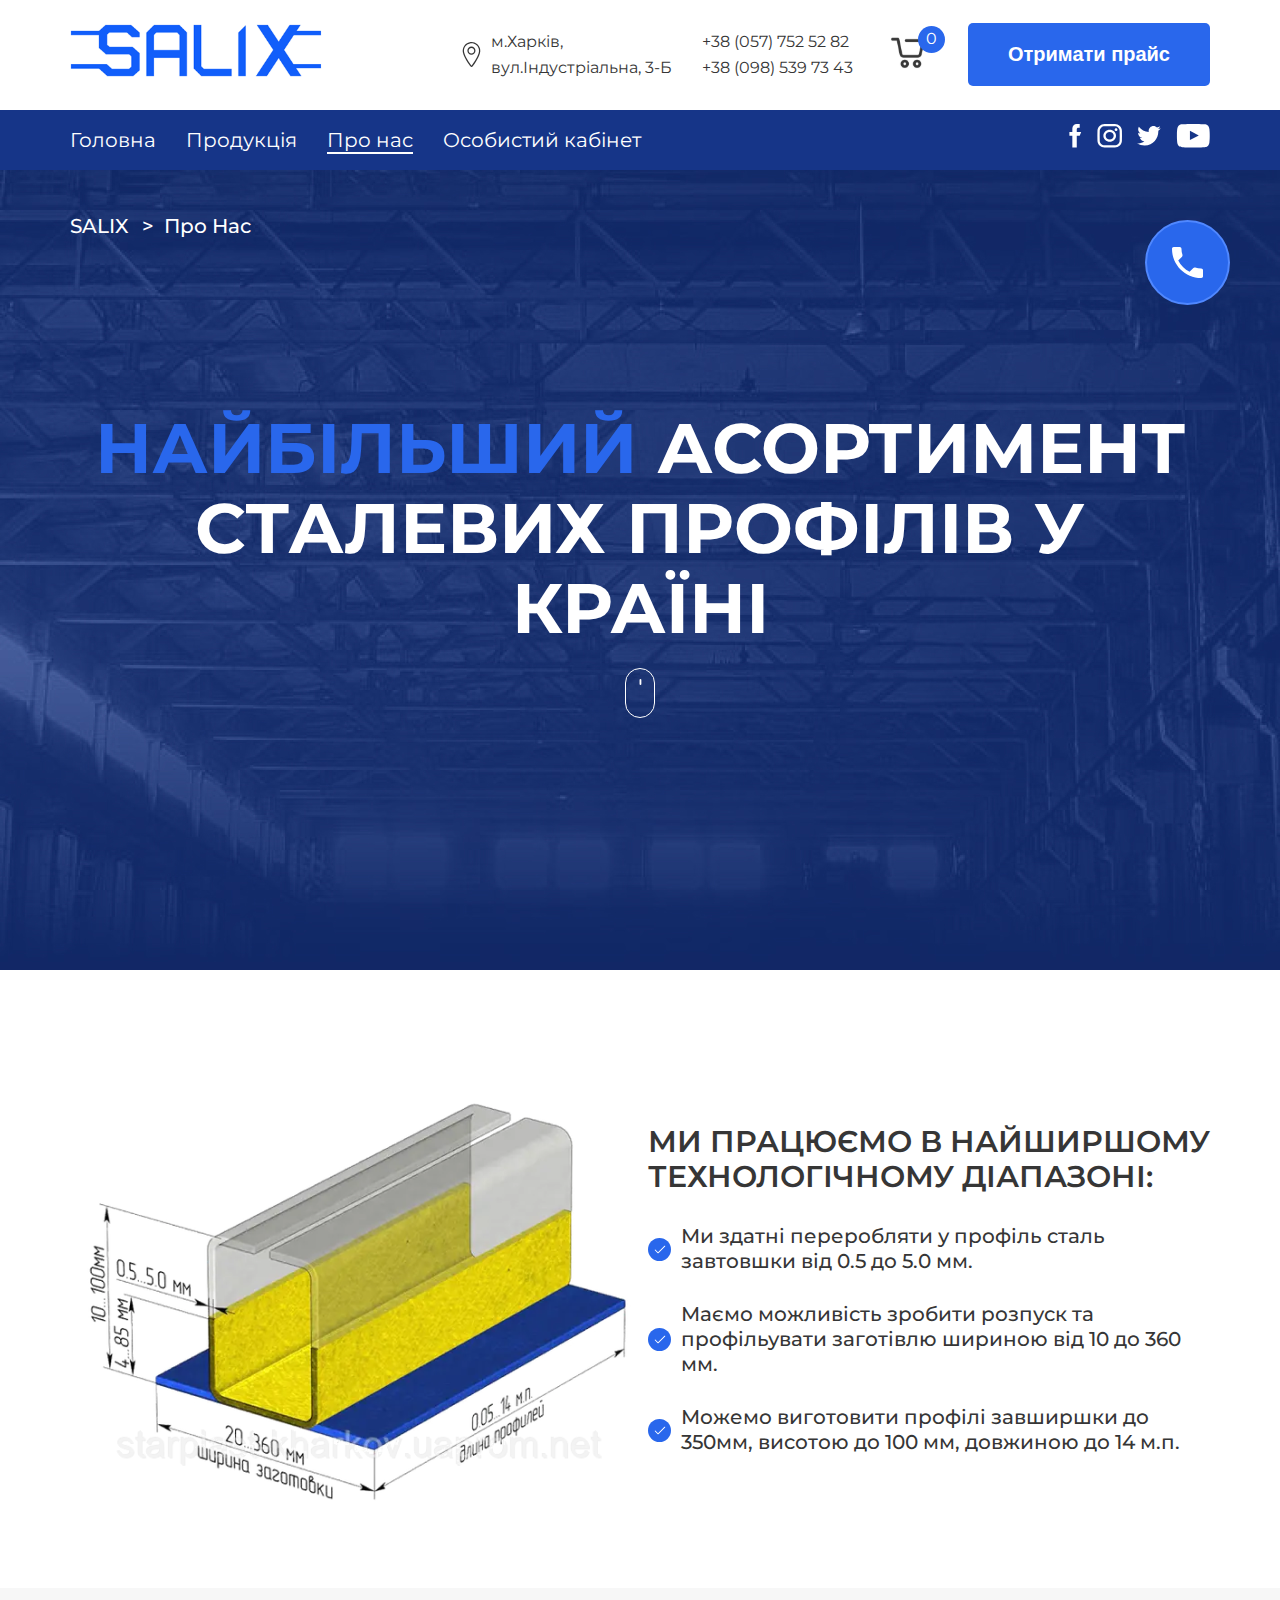
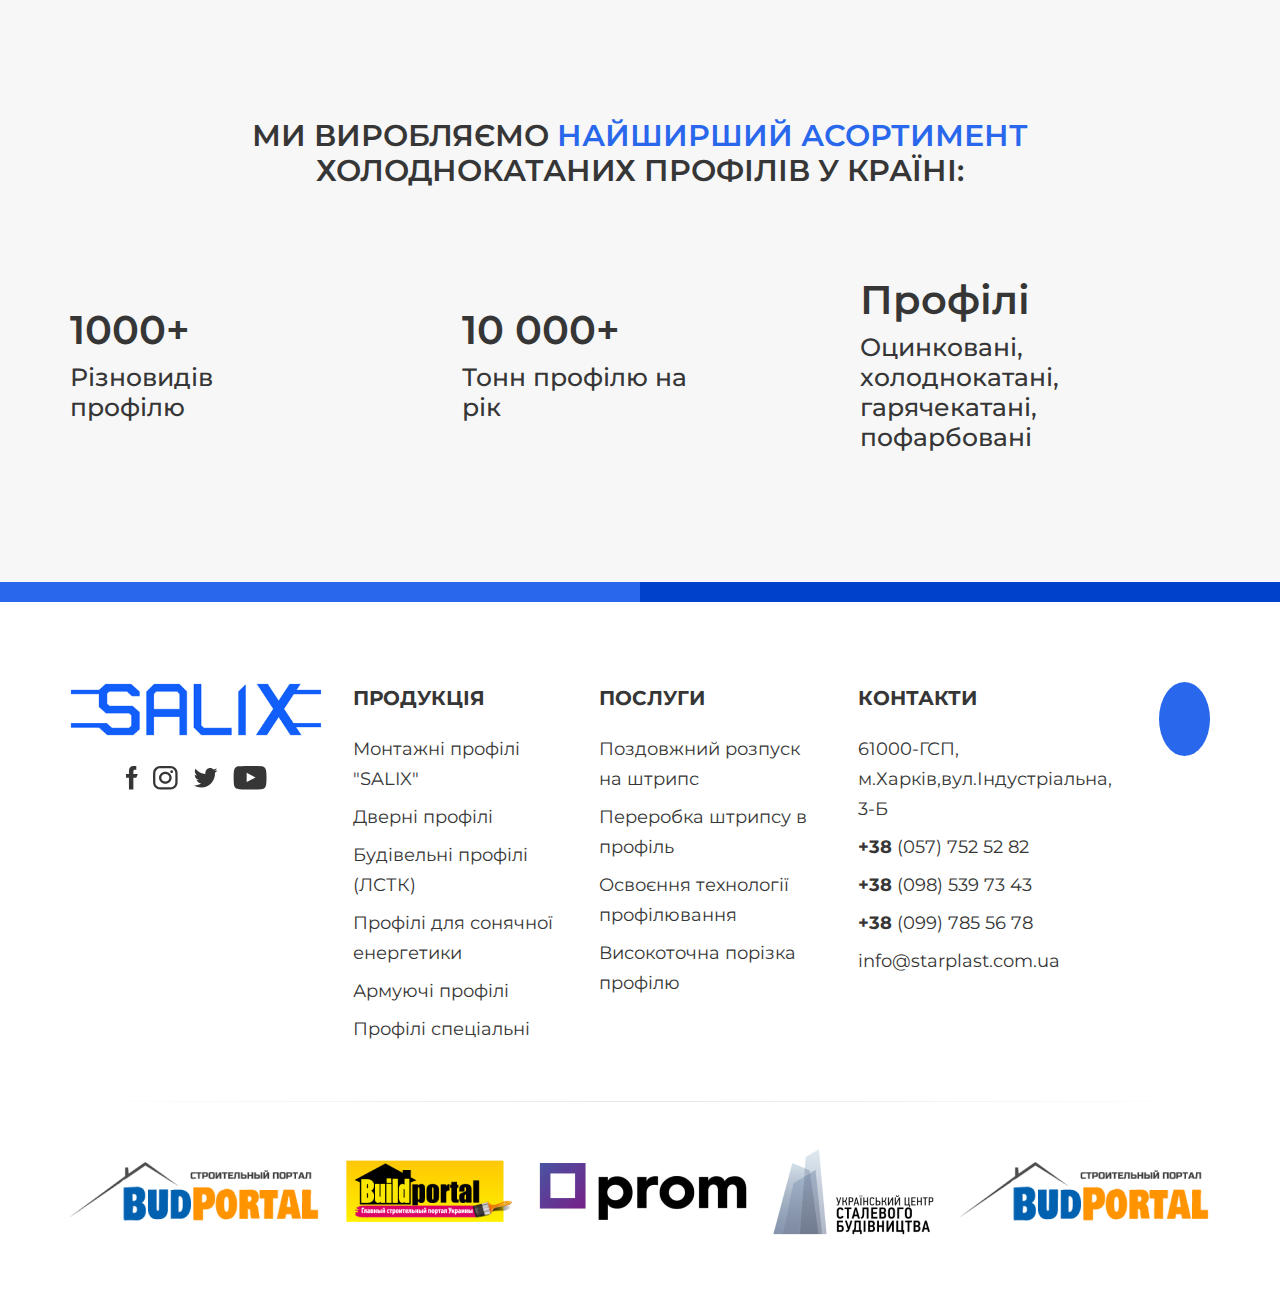
==== commit 7f7aa3b7: "add blocks about" ====
--- a/about.html
+++ b/about.html
@@ -149,12 +149,65 @@
             </header>
                 <main class="content">
                     <section>
-                        <div>
+                        <div class="blog-img">
                             <a class="phone-call" href="#">
                                 <div>
-                                    <img src="./images/svg/write-us-icon.svg" alt="phone">
-                                </div>
-                            </a>
+                                    <img src="./images/svg/phone-icon.svg" alt="phone">
+                                </div>
+                            </a>
+                            <div class="container">
+                                <ul class="breadcrumb">
+                                    <li><a href="./index.html">Salix</a></li>
+                                    <li>Про нас</li>
+                                </ul>
+                            </div>
+                            <div class="blog-title">
+                                <div><span>НАЙБІЛЬШИЙ</span> АСОРТИМЕНТ СТАЛЕВИХ ПРОФІЛІВ У КРАЇНІ</div>
+                            </div>
+                            <div class="mouse-img">
+                                <img src="images/svg/mouse-icon.svg" alt="mouse-img">
+                            </div>
+                        </div>
+                    </section>
+                    <section class="container weWork">
+                        <div class="weWork_block">
+                            <div>
+                                <img src="images/img/blog/we-work.png" alt="img">
+                            </div>
+                            <div class="weWork_info">
+                                <h3>Ми працюємо в найширшому технологічному діапазоні:</h3>
+                                <div>
+                                    <img src="images/svg/checkmark_ok-icon.svg" alt="img">
+                                    <span>Ми здатні переробляти у профіль сталь завтовшки від 0.5 до 5.0 мм.</span>
+                                </div>
+                                <div>
+                                    <img src="images/svg/checkmark_ok-icon.svg" alt="img">
+                                    <span>Маємо можливість зробити розпуск та профільувати заготівлю шириною від 10 до 360 мм.</span>
+                                </div>
+                                <div>
+                                    <img src="images/svg/checkmark_ok-icon.svg" alt="img">
+                                    <span>Можемо виготовити профілі завширшки до 350мм, висотою до 100 мм, довжиною до 14 м.п.</span>
+                                </div>
+                            </div>
+                        </div>
+                    </section>
+                    <section class="weMake">
+                        <div class="container weMake_block">
+                            <h3>Ми виробляємо <span>найширший асортимент</span> холоднокатаних профілів у країні:</h3>
+                            <div class="weMake_info">
+                                <div>
+                                    <h4>1000+</h4>
+                                    <p>Різновидів профілю</p>
+                                </div>
+                                <div>
+                                    <h4>10 000+</h4>
+                                    <p>Тонн профілю на рік</p>
+                                </div>
+                                <div>
+                                    <h4>профілі</h4>
+                                    <p>Оцинковані, холоднокатані, гарячекатані, пофарбовані</p>
+                                </div>
+                            </div>
                         </div>
                     </section>
                 </main>
--- a/css/media.css
+++ b/css/media.css
@@ -155,6 +155,87 @@
     .metalSchemes_table-imgs {
         justify-content: center;
         flex-wrap: wrap;
+    }
+    .swiper-container {
+        max-width: 550px;
+    }
+    .oneCard_block>div:last-child {
+        margin-left: 40px;
+    }
+    .oneCard .cardContent>a>p {
+        max-width: 499px;
+    }
+    .toOrder-2 {
+        width: 300px;
+        height: 70px;
+        margin-right: 10px;
+    }
+    .counter-product div {
+        font-size: 20px;
+        width: 70px;
+        height: 70px;
+    }
+    .changeVariants {
+        margin: 25px 0 35px 0;
+    }
+    .oneCard .order-block {
+        margin-bottom: 35px;
+    }
+    .oneCard .group_title {
+        font-size: 18px;
+    }
+    .oneCard_price>div:first-child {
+        margin-right: 15px;
+    }
+    .tab {
+        margin-right: 55px;
+        font-size: 25px;
+    }
+    .tabs-block {
+        margin-top: 110px;
+    }
+    .tab-content {
+        padding-top: 35px;
+    }
+    .tab-content p, .tab-content li {
+        font-size: 18px;
+    }
+    .changeVariants {
+        margin: 10px 0 20px 0;
+    }
+    .toOrder-2 {
+        width: 227px;
+        height: 60px;
+    }
+    .counter-product div {
+        width: 60px;
+        height: 60px;
+    }
+    .info-order img {
+        width: 18px;
+        height: 18px;
+    }
+    .info-order div a span {
+        font-size: 15px;
+    }
+    .info-order div a {
+        margin-bottom: 10px;
+    }
+    .oneCard .order-block {
+        margin-bottom: 20px;
+    }
+    .tab {
+        margin-right: 30px;
+        font-size: 18px;
+    }
+    .tabs-block {
+        margin-top: 70px;
+    }
+    .tab-content {
+        padding-top: 30px;
+    }
+    .tab-content p, .tab-content li {
+        font-size: 15px;
     }
 
 }
@@ -510,6 +591,28 @@
         height: 60px;
         font-size: 18px;
     }
+    .swiper-container {
+        max-width: 400px;
+        height: 400px;
+    }
+    .gallery-thumbs .swiper-slide img {
+        padding-top: 10px;
+    }
+    .gallery-thumbs {
+        height: 100px;
+    }
+    .oneCard_block>div:last-child {
+        margin-left: 20px;
+    }
+    .oneCard .cardContent>a>p {
+        max-width: 389px;
+    }
+    .cardStatus {
+        padding-bottom: 0;
+    }
+    .oneCard .group_title {
+        font-size: 15px;
+    }
 
 
 }
@@ -517,6 +620,9 @@
 @media screen and (max-width:992px){
     .mainLinks {
         justify-content: flex-start;
+    }
+    .oneCard .cardContent>a>p {
+        max-width: 340px;
     }
 
 }
@@ -716,5 +822,38 @@
     .cardStatus::after {
         display: none;
     }
+    .oneCard_block {
+        flex-direction: column;
+    }
+    .swiper-container {
+        max-width: 100%;
+        height: 300px;
+    }
+    .gallery-top img {
+        height: 300px;
+    }
+    .gallery-thumbs {
+        display: none;
+    }
+    .oneCard .cardContent>a>p {
+        max-width: 320px;
+        margin-top: 40px;
+    }
+    .oneCard_block>div:last-child {
+        margin-left: 0;
+    }
+    .counter-product div {
+        width: 45px;
+    }
+    .tabs-block {
+        margin-top: 45px;
+    }
+    .tab {
+        margin-right: 20px;
+        font-size: 10px;
+    }
+    .tab-content {
+        padding-top: 20px;
+    }
 
 }
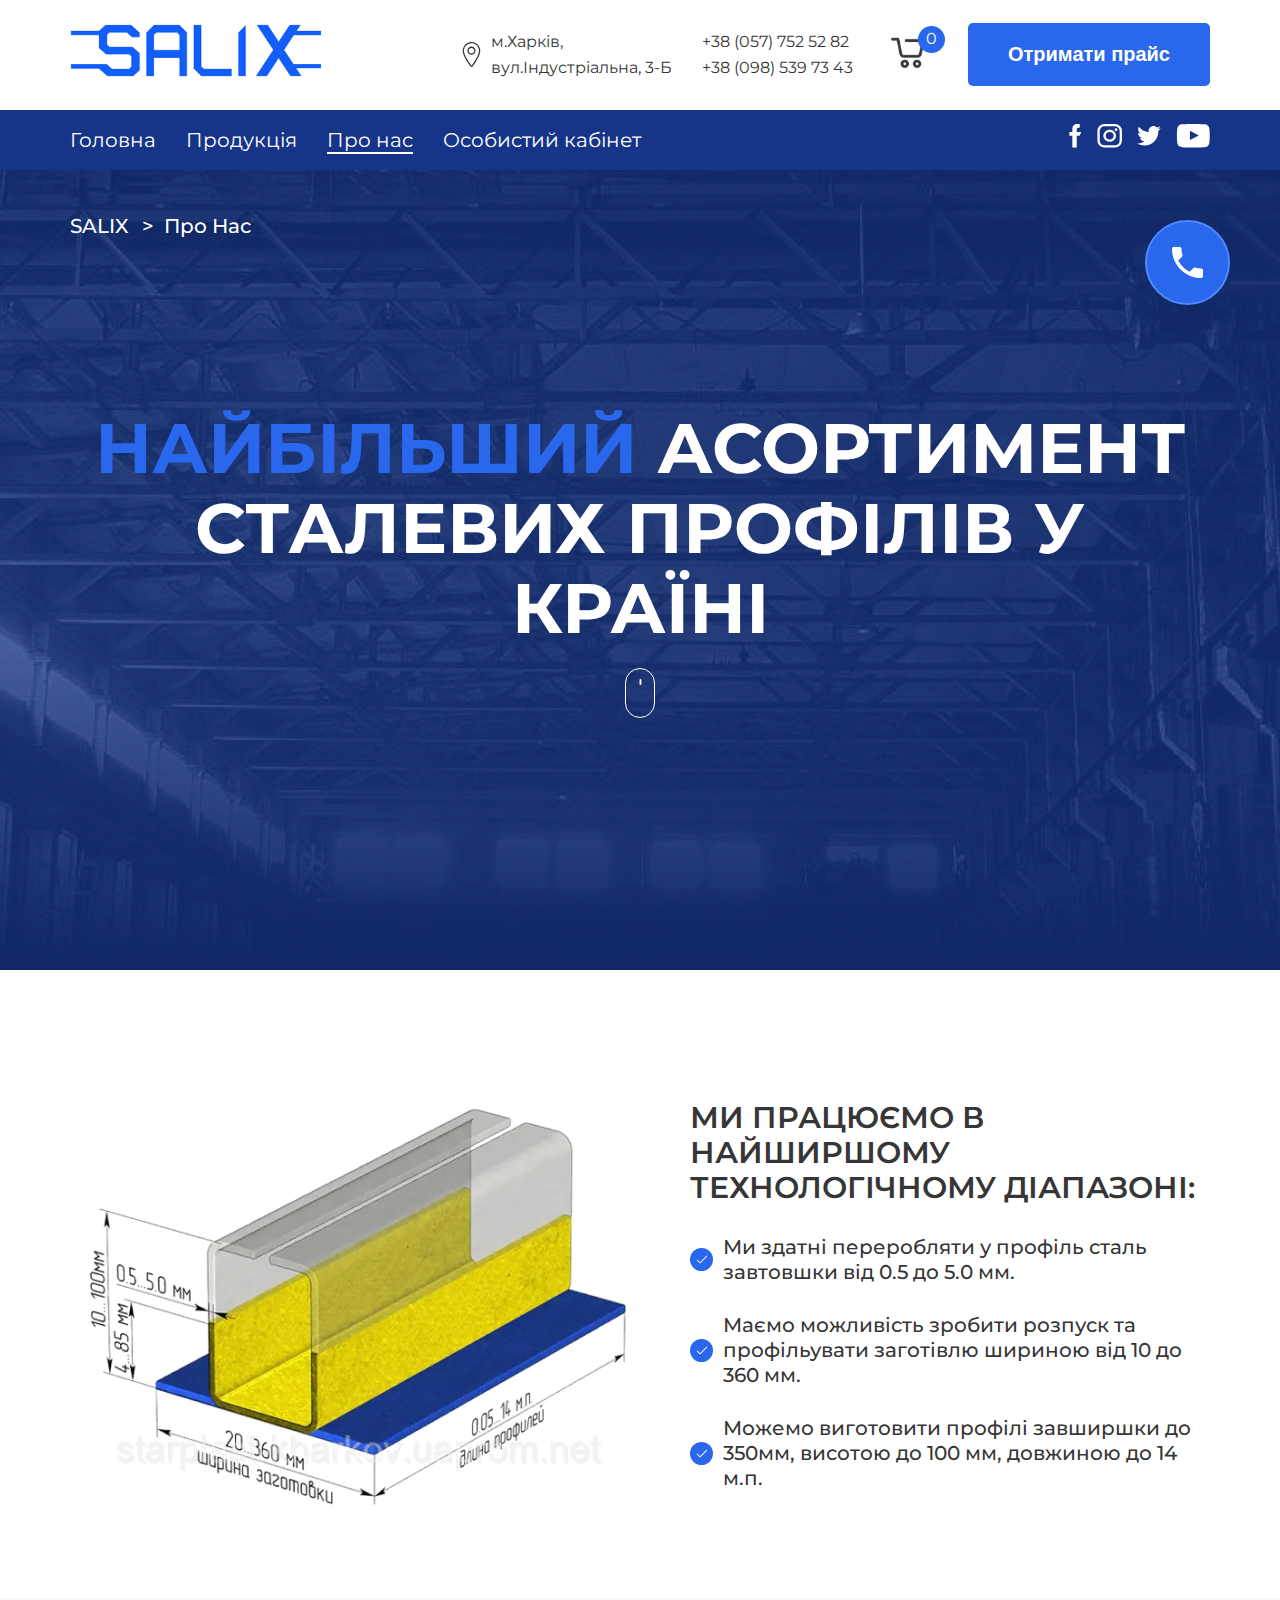
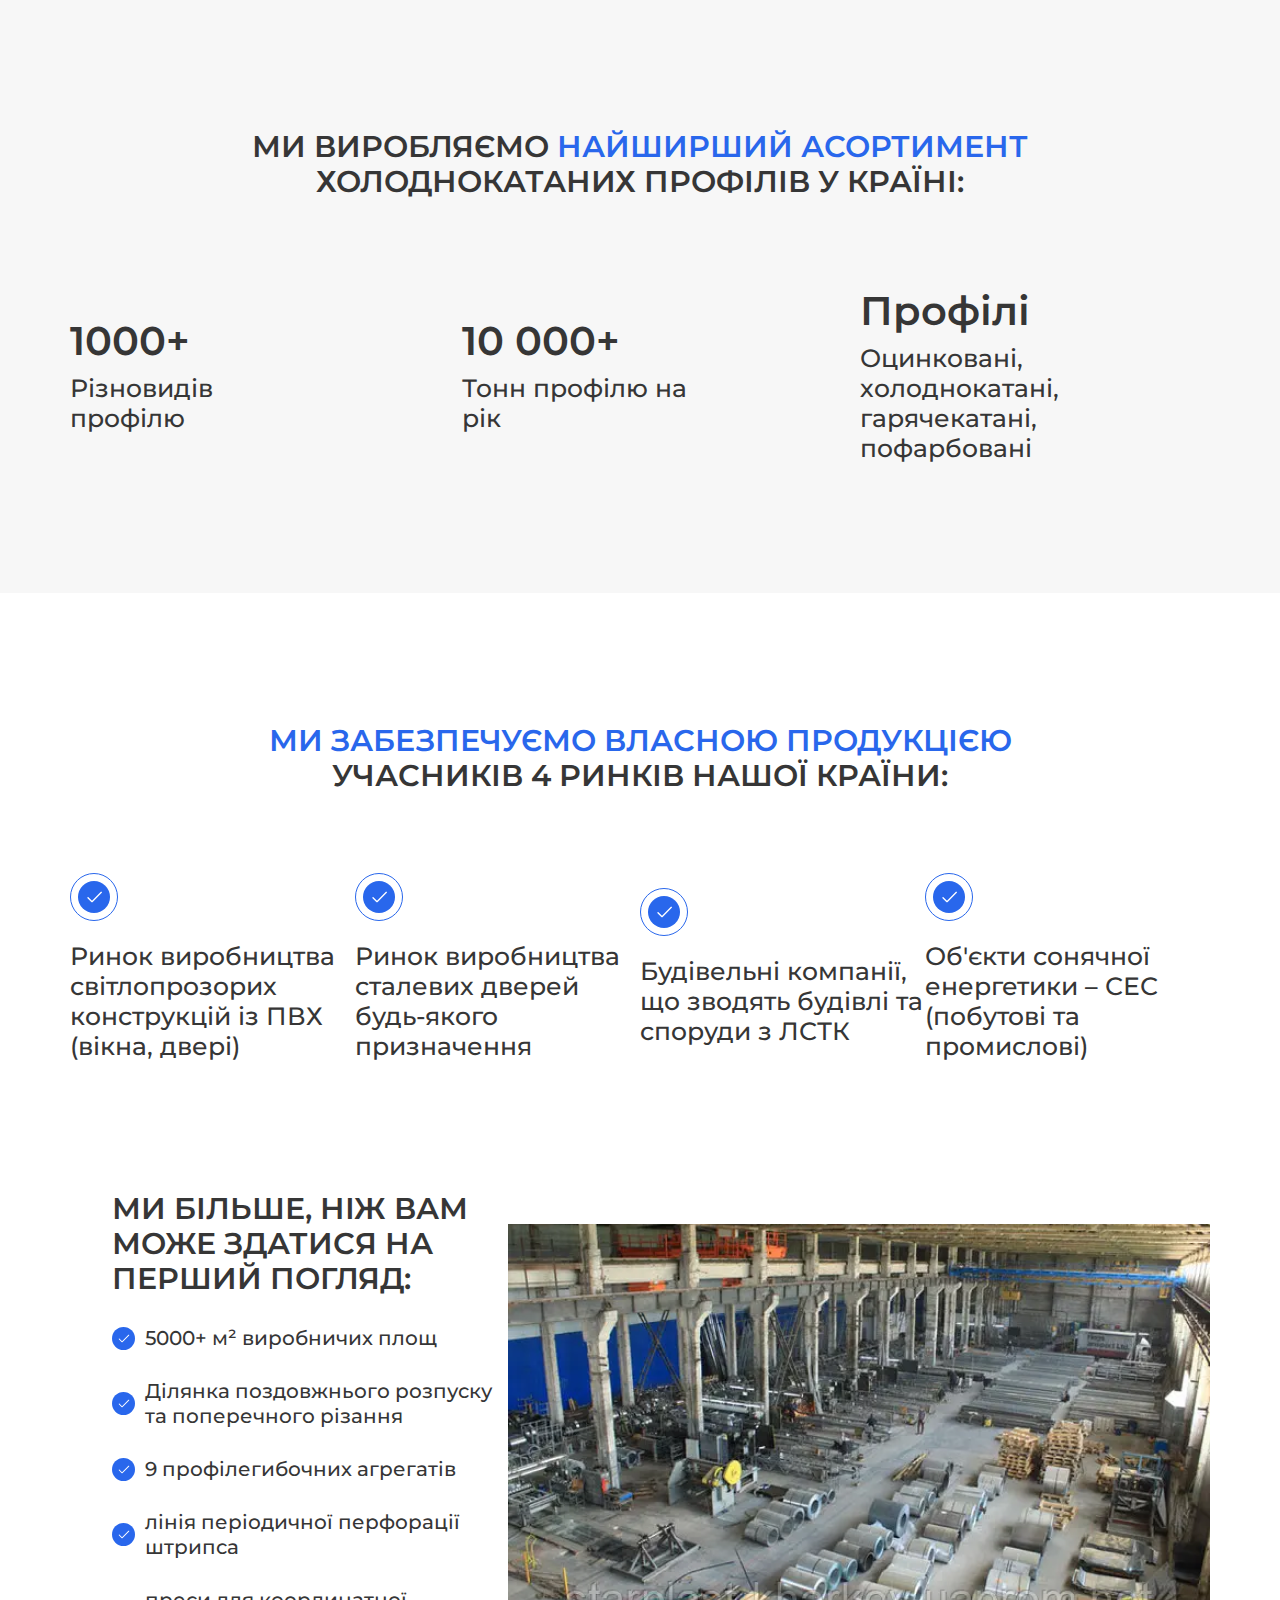
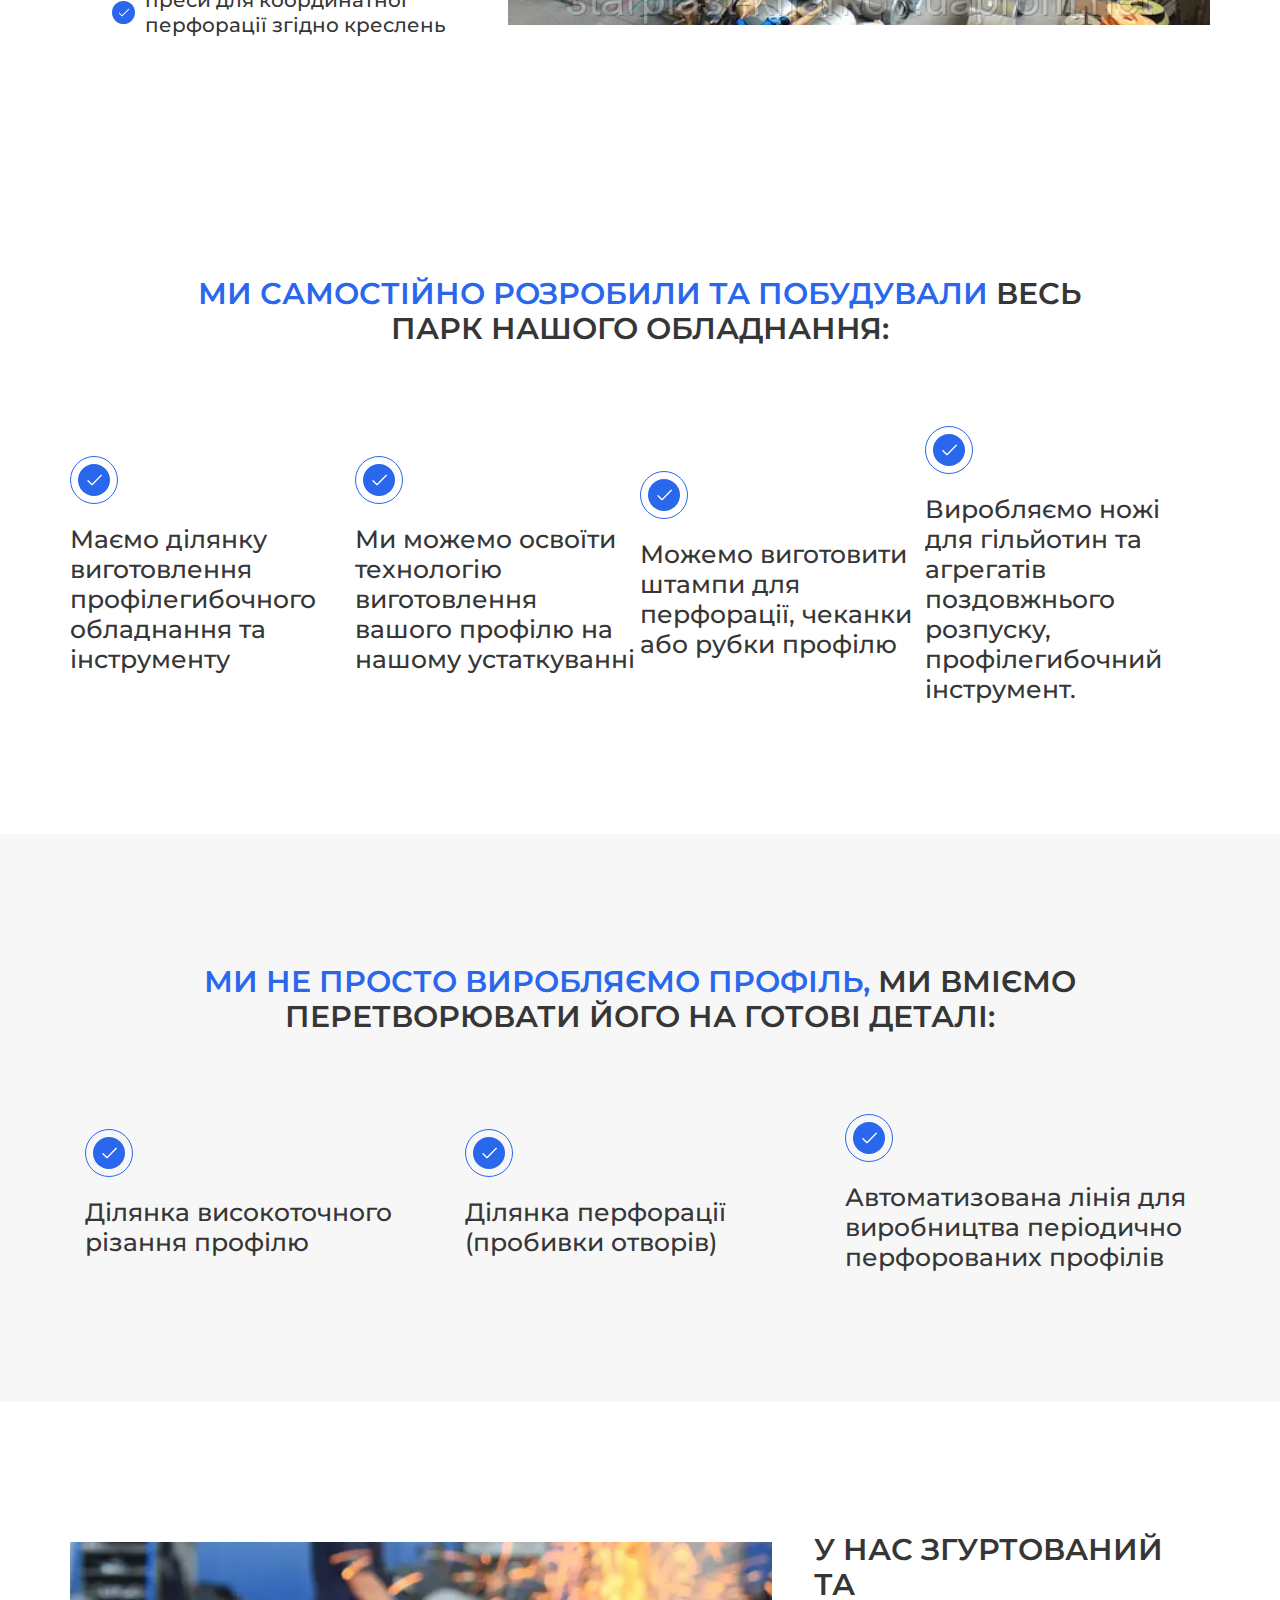
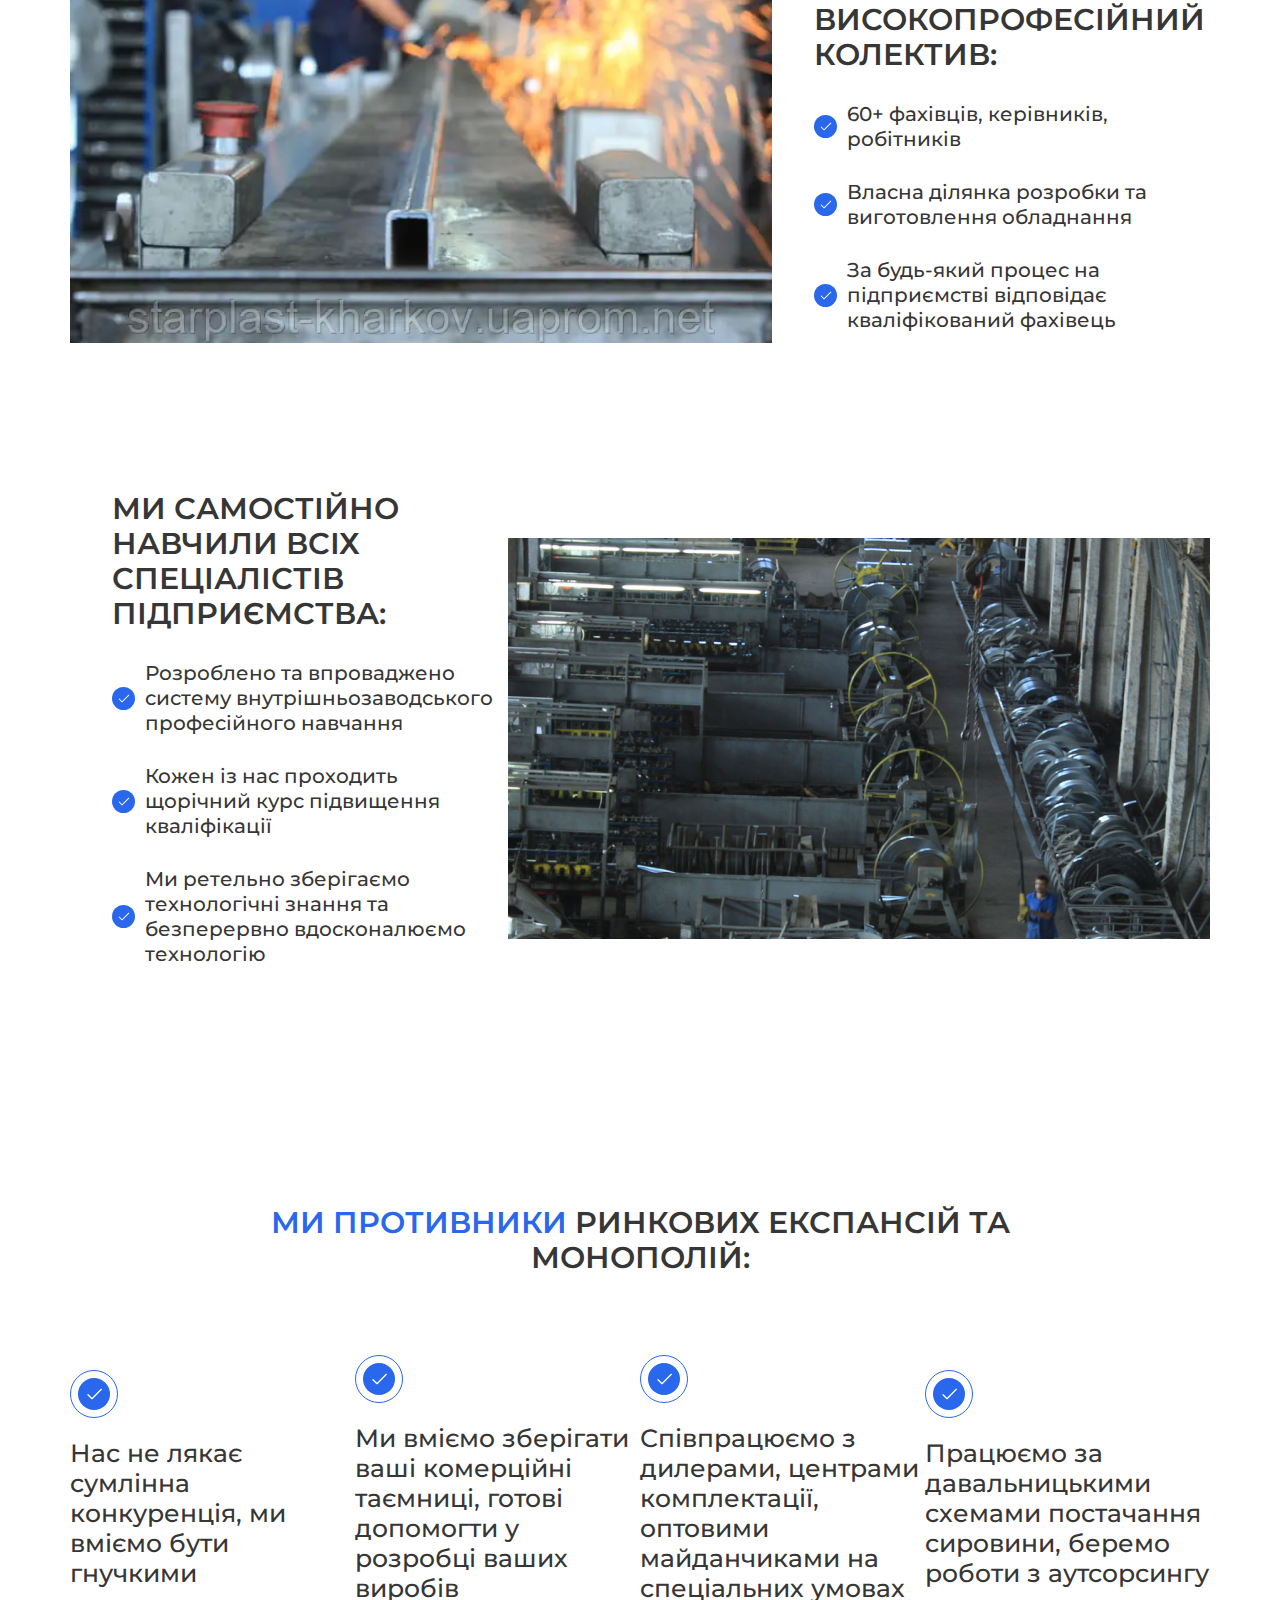
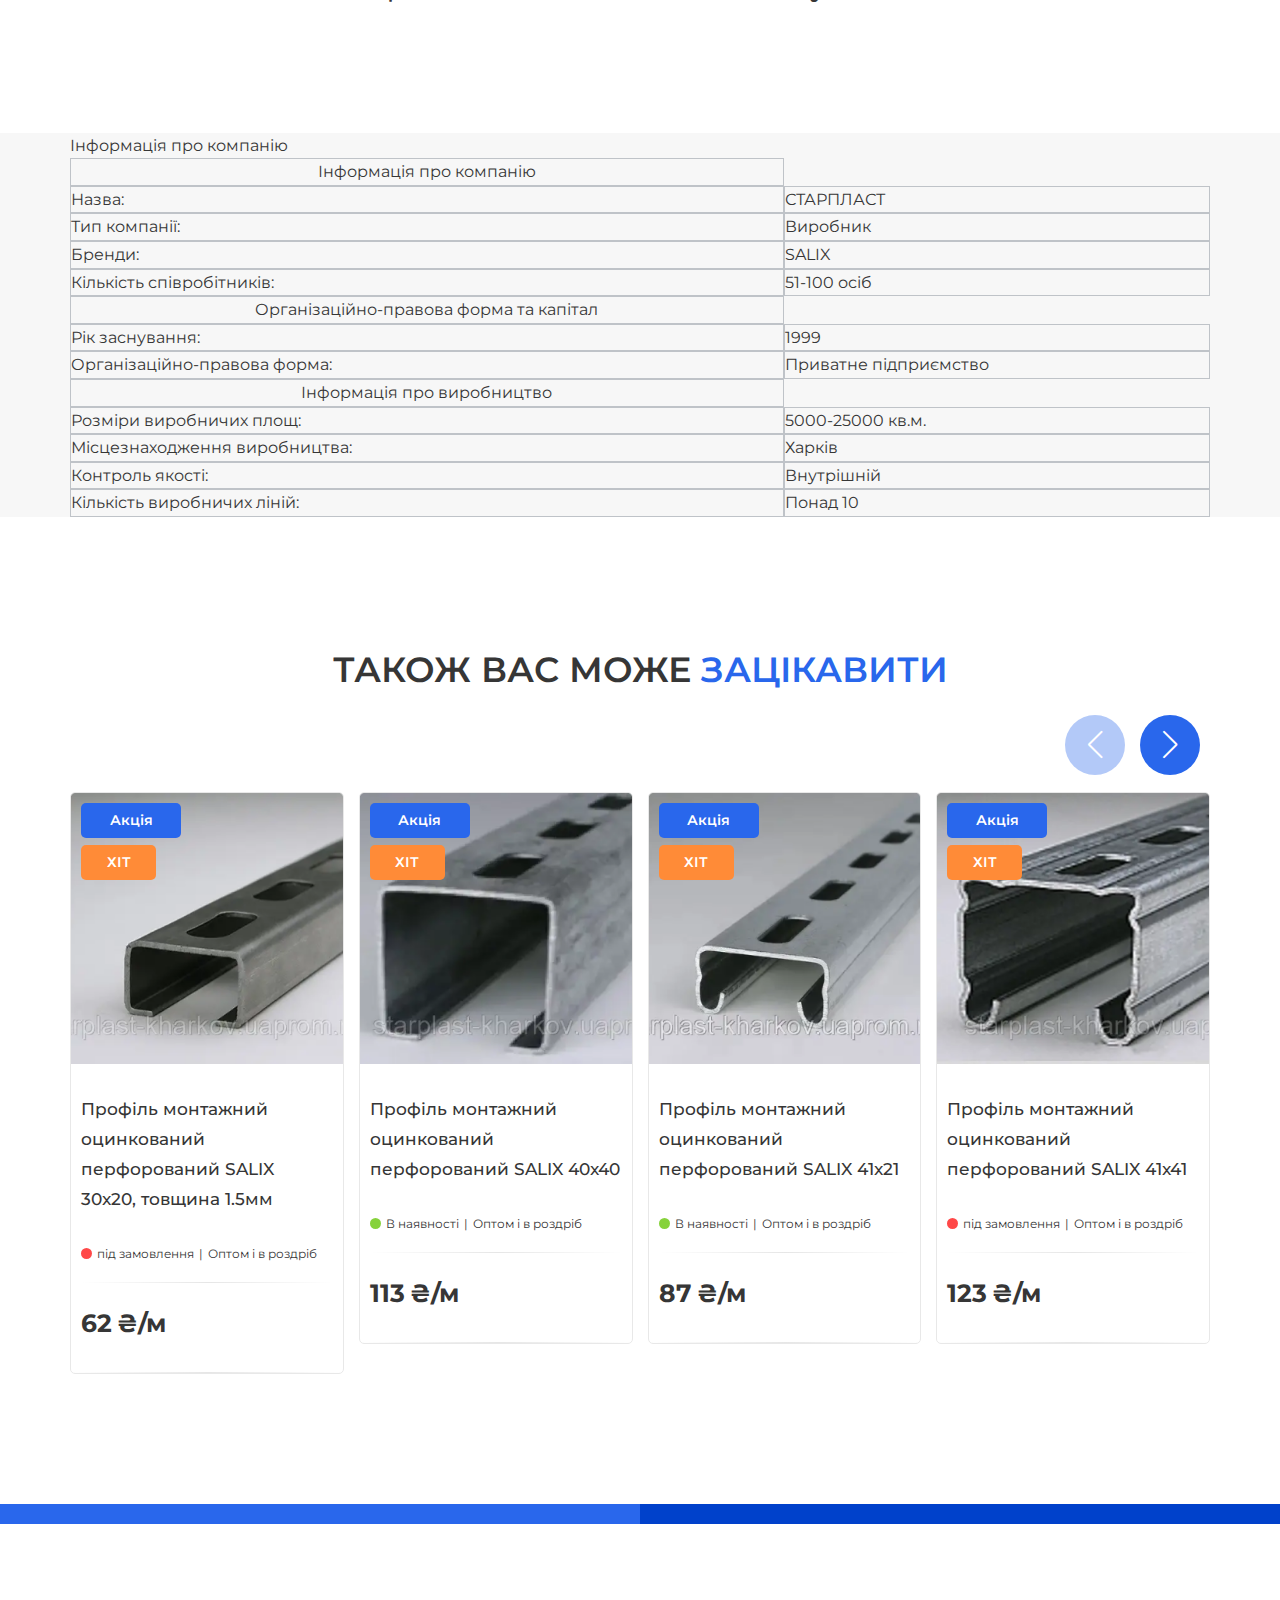
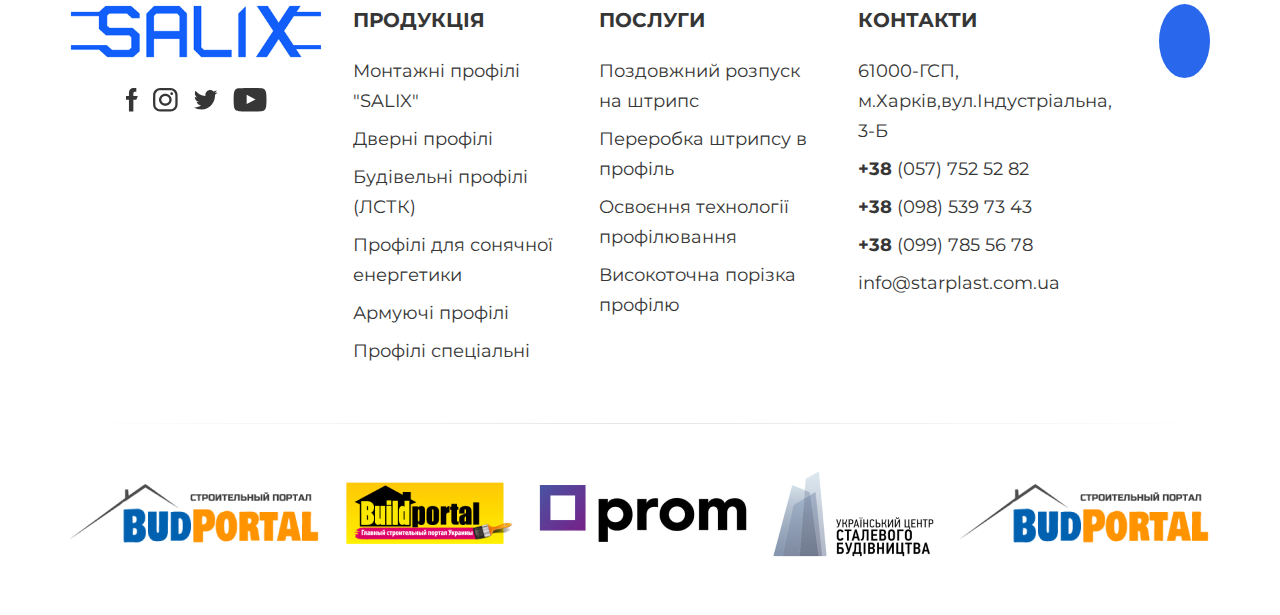
==== commit 0bc96ecf: "add blocks about" ====
--- a/about.html
+++ b/about.html
@@ -192,7 +192,7 @@
                         </div>
                     </section>
                     <section class="weMake">
-                        <div class="container weMake_block">
+                        <div class="container weMake_block about-title">
                             <h3>Ми виробляємо <span>найширший асортимент</span> холоднокатаних профілів у країні:</h3>
                             <div class="weMake_info">
                                 <div>
@@ -208,6 +208,463 @@
                                     <p>Оцинковані, холоднокатані, гарячекатані, пофарбовані</p>
                                 </div>
                             </div>
+                        </div>
+                    </section>
+                    <section class="container weTake">
+                        <div class="weTake_block about-title">
+                            <h3><span>Ми забезпечуємо власною продукцією </span>учасників 4 ринків нашої країни:</h3>
+                            <div class="weTake_info">
+                                <div>
+                                    <div class="about-round">
+                                        <img src="images/svg/checkmark_ok-icon.svg" alt="img">
+                                    </div>
+                                    <p>Ринок виробництва світлопрозорих конструкцій із ПВХ (вікна, двері)</p>
+                                </div>
+                                <div>
+                                    <div class="about-round">
+                                        <img src="images/svg/checkmark_ok-icon.svg" alt="img">
+                                    </div>
+                                    <p>Ринок виробництва сталевих дверей будь-якого призначення</p>
+                                </div>
+                                <div>
+                                    <div class="about-round">
+                                        <img src="images/svg/checkmark_ok-icon.svg" alt="img">
+                                    </div>
+                                    <p>Будівельні компанії, що зводять будівлі та споруди з ЛСТК</p>
+                                </div>
+                                <div>
+                                    <div class="about-round">
+                                        <img src="images/svg/checkmark_ok-icon.svg" alt="img">
+                                    </div>
+                                    <p>Об'єкти сонячної енергетики – СЕС (побутові та промислові)</p>
+                                </div>
+                            </div>
+                        </div>
+                    </section>
+                    <section class="container weWork">
+                        <div class="weWork_block">
+                            <div class="weWork_info">
+                                <h3>Ми більше, ніж вам може
+                                    здатися на перший погляд:</h3>
+                                <div>
+                                    <img src="images/svg/checkmark_ok-icon.svg" alt="img">
+                                    <span>5000+ м² виробничих площ</span>
+                                </div>
+                                <div>
+                                    <img src="images/svg/checkmark_ok-icon.svg" alt="img">
+                                    <span>Ділянка поздовжнього розпуску та поперечного різання </span>
+                                </div>
+                                <div>
+                                    <img src="images/svg/checkmark_ok-icon.svg" alt="img">
+                                    <span>9 профілегибочних агрегатів</span>
+                                </div>
+                                <div>
+                                    <img src="images/svg/checkmark_ok-icon.svg" alt="img">
+                                    <span>лінія періодичної перфорації штрипса</span>
+                                </div>
+                                <div>
+                                    <img src="images/svg/checkmark_ok-icon.svg" alt="img">
+                                    <span>преси для координатної перфорації згідно креслень</span>
+                                </div>
+                            </div>
+                            <div>
+                                <img src="images/img/blog/weMore.png" alt="img">
+                            </div>
+                        </div>
+                    </section>
+                    <section class="container weTake">
+                        <div class="weTake_block about-title">
+                            <h3><span>Ми самостійно розробили та побудували </span>весь парк нашого обладнання:</h3>
+                            <div class="weTake_info">
+                                <div>
+                                    <div class="about-round">
+                                        <img src="images/svg/checkmark_ok-icon.svg" alt="img">
+                                    </div>
+                                    <p>Маємо ділянку виготовлення профілегибочного обладнання та інструменту</p>
+                                </div>
+                                <div>
+                                    <div class="about-round">
+                                        <img src="images/svg/checkmark_ok-icon.svg" alt="img">
+                                    </div>
+                                    <p>Ми можемо освоїти технологію виготовлення вашого профілю на нашому устаткуванні</p>
+                                </div>
+                                <div>
+                                    <div class="about-round">
+                                        <img src="images/svg/checkmark_ok-icon.svg" alt="img">
+                                    </div>
+                                    <p>Можемо виготовити штампи для перфорації, чеканки або рубки профілю</p>
+                                </div>
+                                <div>
+                                    <div class="about-round">
+                                        <img src="images/svg/checkmark_ok-icon.svg" alt="img">
+                                    </div>
+                                    <p>Виробляємо ножі для гільйотин та агрегатів поздовжнього розпуску, профілегибочний інструмент.</p>
+                                </div>
+                            </div>
+                        </div>
+                    </section>
+                    <section class="weTake weTake-grey-block">
+                        <div class="container weTake_block about-title">
+                            <h3><span>Ми не просто виробляємо профіль, </span>ми вміємо перетворювати його на готові деталі:</h3>
+                            <div class="weTake_info">
+                                <div>
+                                    <div class="about-round">
+                                        <img src="images/svg/checkmark_ok-icon.svg" alt="img">
+                                    </div>
+                                    <p>Ділянка високоточного різання профілю</p>
+                                </div>
+                                <div>
+                                    <div class="about-round">
+                                        <img src="images/svg/checkmark_ok-icon.svg" alt="img">
+                                    </div>
+                                    <p>Ділянка перфорації (пробивки отворів)</p>
+                                </div>
+                                <div>
+                                    <div class="about-round">
+                                        <img src="images/svg/checkmark_ok-icon.svg" alt="img">
+                                    </div>
+                                    <p>Автоматизована лінія для виробництва періодично перфорованих профілів</p>
+                                </div>
+                            </div>
+                        </div>
+                    </section>
+                    <section class="container weWork">
+                        <div class="weWork_block">
+                            <div>
+                                <img src="images/img/blog/we-3.png" alt="img">
+                            </div>
+                            <div class="weWork_info">
+                                <h3>У нас згуртований та високопрофесійний колектив:</h3>
+                                <div>
+                                    <img src="images/svg/checkmark_ok-icon.svg" alt="img">
+                                    <span>60+ фахівців, керівників, робітників</span>
+                                </div>
+                                <div>
+                                    <img src="images/svg/checkmark_ok-icon.svg" alt="img">
+                                    <span>Власна ділянка розробки та виготовлення обладнання </span>
+                                </div>
+                                <div>
+                                    <img src="images/svg/checkmark_ok-icon.svg" alt="img">
+                                    <span>За будь-який процес на підприємстві відповідає кваліфікований фахівець</span>
+                                </div>
+                            </div>
+                        </div>
+                    </section>
+                    <section class="container weWork">
+                        <div class="weWork_block">
+                            <div class="weWork_info">
+                                <h3>Ми самостійно навчили всіх спеціалістів підприємства:</h3>
+                                <div>
+                                    <img src="images/svg/checkmark_ok-icon.svg" alt="img">
+                                    <span>Розроблено та впроваджено систему внутрішньозаводського професійного навчання </span>
+                                </div>
+                                <div>
+                                    <img src="images/svg/checkmark_ok-icon.svg" alt="img">
+                                    <span>Кожен із нас проходить щорічний курс підвищення кваліфікації </span>
+                                </div>
+                                <div>
+                                    <img src="images/svg/checkmark_ok-icon.svg" alt="img">
+                                    <span>Ми ретельно зберігаємо технологічні знання та безперервно вдосконалюємо технологію</span>
+                                </div>
+                            </div>
+                            <div>
+                                <img src="images/img/blog/we-4.png" alt="img">
+                            </div>
+                        </div>
+                    </section>
+                    <section class="container weTake">
+                        <div class="weTake_block about-title">
+                            <h3><span>Ми противники </span>ринкових експансій та монополій:</h3>
+                            <div class="weTake_info">
+                                <div>
+                                    <div class="about-round">
+                                        <img src="images/svg/checkmark_ok-icon.svg" alt="img">
+                                    </div>
+                                    <p>Нас не лякає
+                                        сумлінна конкуренція, ми вміємо бути гнучкими</p>
+                                </div>
+                                <div>
+                                    <div class="about-round">
+                                        <img src="images/svg/checkmark_ok-icon.svg" alt="img">
+                                    </div>
+                                    <p>Ми вміємо зберігати
+                                        ваші комерційні таємниці, готові допомогти у розробці ваших виробів</p>
+                                </div>
+                                <div>
+                                    <div class="about-round">
+                                        <img src="images/svg/checkmark_ok-icon.svg" alt="img">
+                                    </div>
+                                    <p>Співпрацюємо з дилерами, центрами комплектації, оптовими майданчиками на спеціальних умовах</p>
+                                </div>
+                                <div>
+                                    <div class="about-round">
+                                        <img src="images/svg/checkmark_ok-icon.svg" alt="img">
+                                    </div>
+                                    <p>Працюємо за давальницькими схемами постачання сировини, беремо роботи з аутсорсингу</p>
+                                </div>
+                            </div>
+                        </div>
+                    </section>
+                    <section class="about-table">
+                        <div class="container">
+                            <h3>Інформація <span>про компанію</span></h3>
+                            <table class="table-about-company">
+                                <tr>
+                                    <th>Інформація про компанію</th>
+                                </tr>
+                                <tr>
+                                    <td>Назва:</td>
+                                    <td>СТАРПЛАСТ</td>
+                                </tr>
+                                <tr>
+                                    <td>Тип компанії:</td>
+                                    <td>Виробник</td>
+                                </tr>
+                                <tr>
+                                    <td>Бренди:</td>
+                                    <td>SALIX</td>
+                                </tr>
+                                <tr>
+                                    <td>Кількість співробітників:</td>
+                                    <td>51-100 осіб</td>
+                                </tr>
+                                <tr>
+                                    <th>Організаційно-правова форма та капітал</th>
+                                </tr>
+                                <tr>
+                                    <td>Рік заснування:</td>
+                                    <td>1999</td>
+                                </tr>
+                                <tr>
+                                    <td>Організаційно-правова форма:</td>
+                                    <td>Приватне підприємство</td>
+                                </tr>
+                                <tr>
+                                    <th>Інформація про виробництво</th>
+                                </tr>
+                                <tr>
+                                    <td>Розміри виробничих площ:</td>
+                                    <td>5000-25000 кв.м.</td>
+                                </tr>
+                                <tr>
+                                    <td>Місцезнаходження виробництва:</td>
+                                    <td>Харків</td>
+                                </tr>
+                                <tr>
+                                    <td>Контроль якості:</td>
+                                    <td>Внутрішній</td>
+                                </tr>
+                                <tr>
+                                    <td>Кількість виробничих ліній:</td>
+                                    <td>Понад 10</td>
+                                </tr>
+                            </table>
+                        </div>
+                    </section>
+                    <section class="about-slider">
+                        <div class="product-page">
+                            <section class="container products">
+                                <div class="products_title">
+                                    <h3>Також вас може <span>зацікавити</span></h3>
+                                </div>
+                                <div class="swiper mySwiper">
+                                    <div class="swiper-wrapper">
+                                        <div class="swiper-slide">
+                                            <div class="cardImg">
+                                                <a href="./product-page.html">
+                                                    <img src="./images/img/sliders/slide-1.png" alt="img">
+                                                    <div class="sale">Акція</div>
+                                                    <div class="hit">Хіт</div>
+                                                </a>
+                                            </div>
+                                            <div class="cardContent">
+                                                <a href="./product-page.html">
+                                                    <p>Профіль монтажний оцинкований перфорований SALIX 30x20, товщина
+                                                        1.5мм</p>
+                                                </a>
+                                                <div class="cardStatus">
+                                                    <div>
+                                                        <img src="./images/svg/ellipse-red-small-icon.svg" alt="img">
+                                                        <span class="status-item">під замовлення</span>
+                                                        <span>Оптом і в роздріб</span>
+                                                    </div>
+                                                </div>
+                                                <div class="price">
+                                                    <span>62</span>
+                                                    <span>₴/м</span>
+                                                </div>
+                                                <button class="toOrder">
+                                                    <a href="#">
+                                                        <span>Замовити</span>
+                                                        <img src="images/svg/arrow-left-top.svg" alt="img">
+                                                    </a>
+                                                </button>
+                                            </div>
+                                        </div>
+                                        <div class="swiper-slide">
+                                            <div class="cardImg">
+                                                <a href="./product-page.html">
+                                                    <img src="./images/img/sliders/slide-2.png" alt="img">
+                                                    <div class="sale">Акція</div>
+                                                    <div class="hit">Хіт</div>
+                                                </a>
+                                            </div>
+                                            <div class="cardContent">
+                                                <a href="./product-page.html">
+                                                    <p>Профіль монтажний оцинкований перфорований SALIX 40x40</p>
+                                                </a>
+                                                <div class="cardStatus">
+                                                    <div>
+                                                        <img src="./images/svg/ellipse-green-small-icon.svg" alt="img">
+                                                        <span class="status-item">В наявності</span>
+                                                        <span>Оптом і в роздріб</span>
+                                                    </div>
+                                                </div>
+                                                <div class="price">
+                                                    <span>113</span>
+                                                    <span>₴/м</span>
+                                                </div>
+                                                <button class="toOrder">
+                                                    <a href="#">
+                                                        <span>Замовити</span>
+                                                        <img src="images/svg/arrow-left-top.svg" alt="img">
+                                                    </a>
+                                                </button>
+                                            </div>
+                                        </div>
+                                        <div class="swiper-slide">
+                                            <div class="cardImg">
+                                                <a href="./product-page.html">
+                                                    <img src="./images/img/sliders/slide-3.png" alt="img">
+                                                    <div class="sale">Акція</div>
+                                                    <div class="hit">Хіт</div>
+                                                </a>
+                                            </div>
+                                            <div class="cardContent">
+                                                <a href="./product-page.html">
+                                                    <p>Профіль монтажний оцинкований перфорований SALIX 41x21</p>
+                                                </a>
+                                                <div class="cardStatus">
+                                                    <div>
+                                                        <img src="./images/svg/ellipse-green-small-icon.svg" alt="img">
+                                                        <span class="status-item">В наявності</span>
+                                                        <span>Оптом і в роздріб</span>
+                                                    </div>
+                                                </div>
+                                                <div class="price">
+                                                    <span>87</span>
+                                                    <span>₴/м</span>
+                                                </div>
+                                                <button class="toOrder">
+                                                    <a href="#">
+                                                        <span>Замовити</span>
+                                                        <img src="images/svg/arrow-left-top.svg" alt="img">
+                                                    </a>
+                                                </button>
+                                            </div>
+                                        </div>
+                                        <div class="swiper-slide">
+                                            <div class="cardImg">
+                                                <a href="./product-page.html">
+                                                    <img src="./images/img/sliders/slide-4.png" alt="img">
+                                                    <div class="sale">Акція</div>
+                                                    <div class="hit">Хіт</div>
+                                                </a>
+                                            </div>
+                                            <div class="cardContent">
+                                                <a href="#">
+                                                    <p>Профіль монтажний оцинкований перфорований SALIX 41x41</p>
+                                                </a>
+                                                <div class="cardStatus">
+                                                    <div>
+                                                        <img src="./images/svg/ellipse-red-small-icon.svg" alt="img">
+                                                        <span class="status-item">під замовлення</span>
+                                                        <span>Оптом і в роздріб</span>
+                                                    </div>
+                                                </div>
+                                                <div class="price">
+                                                    <span>123</span>
+                                                    <span>₴/м</span>
+                                                </div>
+                                                <button class="toOrder">
+                                                    <a href="#">
+                                                        <span>Замовити</span>
+                                                        <img src="images/svg/arrow-left-top.svg" alt="img">
+                                                    </a>
+                                                </button>
+                                            </div>
+                                        </div>
+                                        <div class="swiper-slide">
+                                            <div class="cardImg">
+                                                <a href="./product-page.html">
+                                                    <img src="./images/img/sliders/slide-1.png" alt="img">
+                                                    <div class="sale">Акція</div>
+                                                    <div class="hit">Хіт</div>
+                                                </a>
+                                            </div>
+                                            <div class="cardContent">
+                                                <a href="#">
+                                                    <p>Профіль монтажний оцинкований перфорований SALIX 30x20, товщина
+                                                        1.5мм</p>
+                                                </a>
+                                                <div class="cardStatus">
+                                                    <div>
+                                                        <img src="./images/svg/ellipse-red-small-icon.svg" alt="img">
+                                                        <span class="status-item">під замовлення</span>
+                                                        <span>Оптом і в роздріб</span>
+                                                    </div>
+                                                </div>
+                                                <div class="price">
+                                                    <span>62</span>
+                                                    <span>₴/м</span>
+                                                </div>
+                                                <button class="toOrder">
+                                                    <a href="#">
+                                                        <span>Замовити</span>
+                                                        <img src="images/svg/arrow-left-top.svg" alt="img">
+                                                    </a>
+                                                </button>
+                                            </div>
+                                        </div>
+                                        <div class="swiper-slide">
+                                            <div class="cardImg">
+                                                <a href="./product-page.html">
+                                                    <img src="./images/img/sliders/slide-1.png" alt="img">
+                                                    <div class="sale">Акція</div>
+                                                    <div class="hit">Хіт</div>
+                                                </a>
+                                            </div>
+                                            <div class="cardContent">
+                                                <a href="./product-page.html">
+                                                    <p>Профіль монтажний оцинкований перфорований SALIX 30x20, товщина
+                                                        1.5мм</p>
+                                                </a>
+                                                <div class="cardStatus">
+                                                    <div>
+                                                        <img src="./images/svg/ellipse-red-small-icon.svg" alt="img">
+                                                        <span class="status-item">під замовлення</span>
+                                                        <span>Оптом і в роздріб</span>
+                                                    </div>
+                                                </div>
+                                                <div class="price">
+                                                    <span>62</span>
+                                                    <span>₴/м</span>
+                                                </div>
+                                                <button class="toOrder">
+                                                    <a href="#">
+                                                        <span>Замовити</span>
+                                                        <img src="images/svg/arrow-left-top.svg" alt="img">
+                                                    </a>
+                                                </button>
+                                            </div>
+                                        </div>
+                                    </div>
+                                    <div class="swiper-btn">
+                                        <div class="swiper-button-next"></div>
+                                        <div class="swiper-button-prev"></div>
+                                    </div>
+                                </div>
+                            </section>
                         </div>
                     </section>
                 </main>
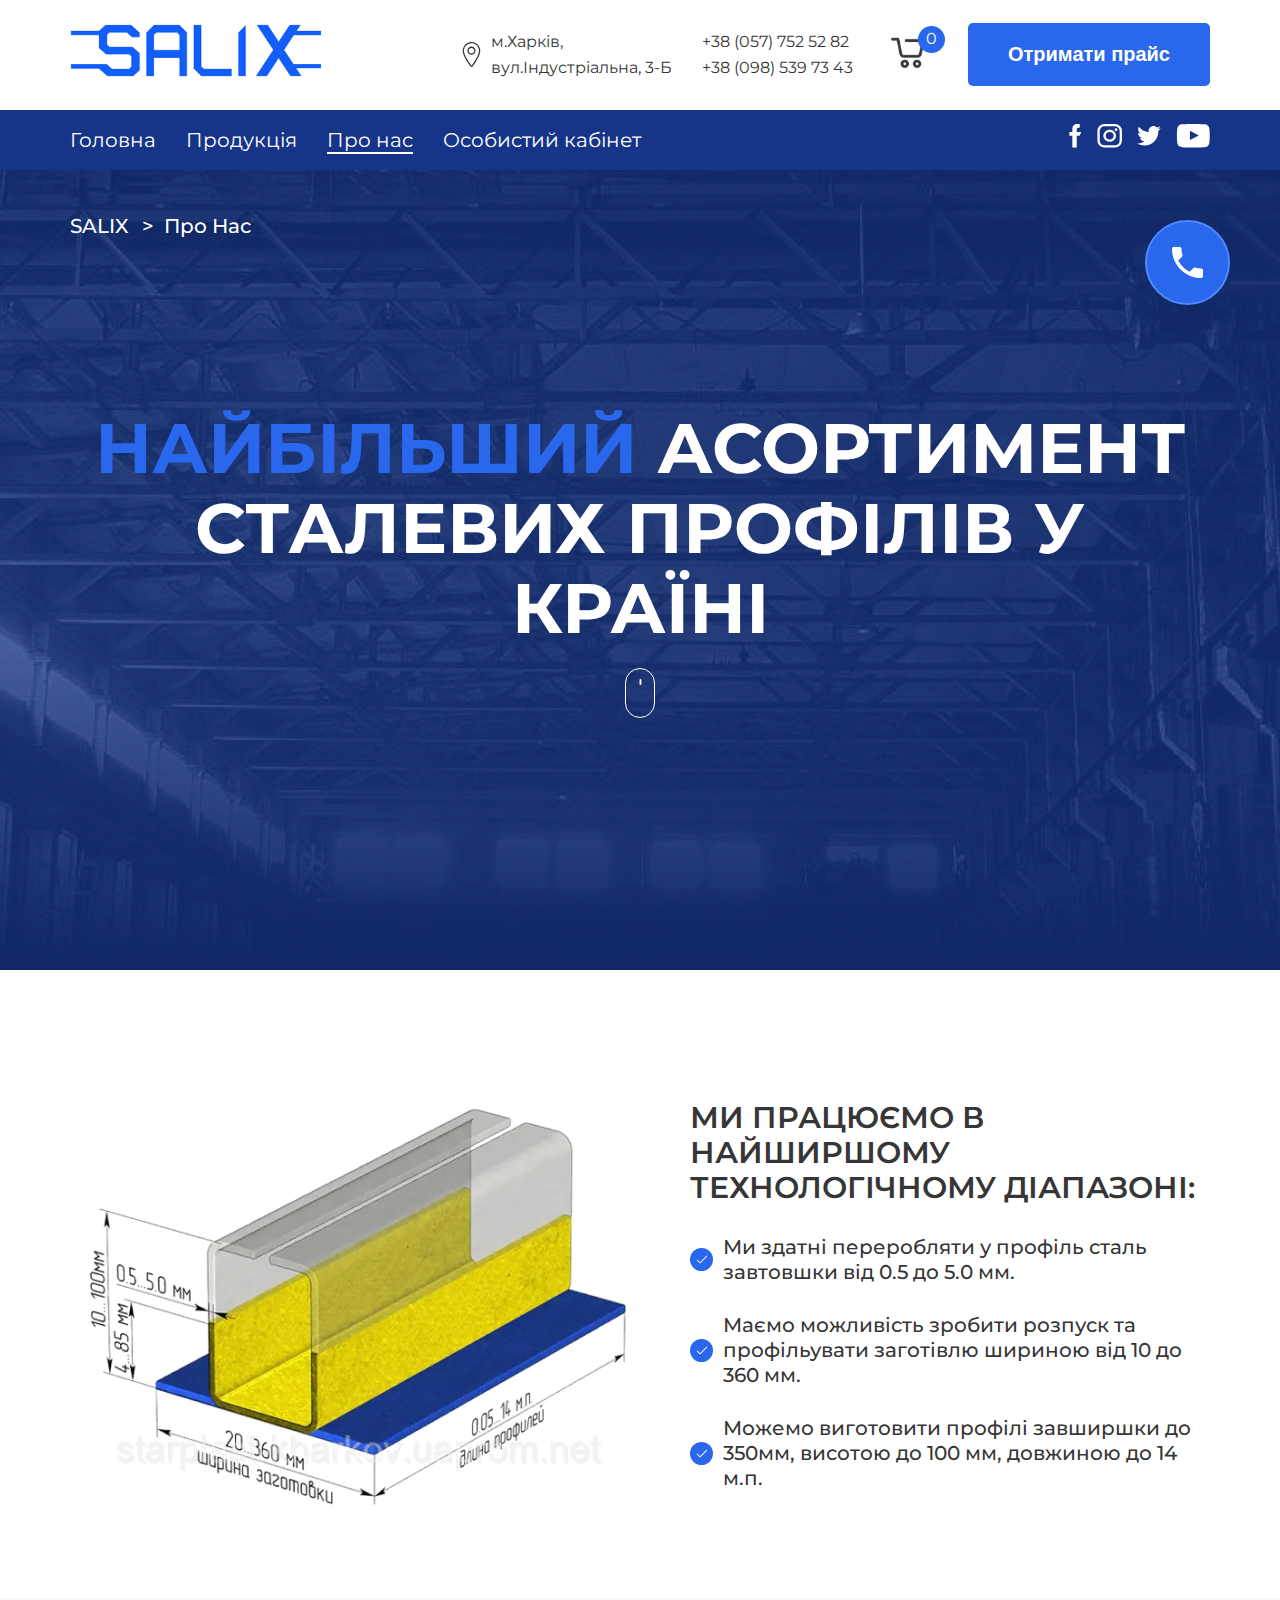
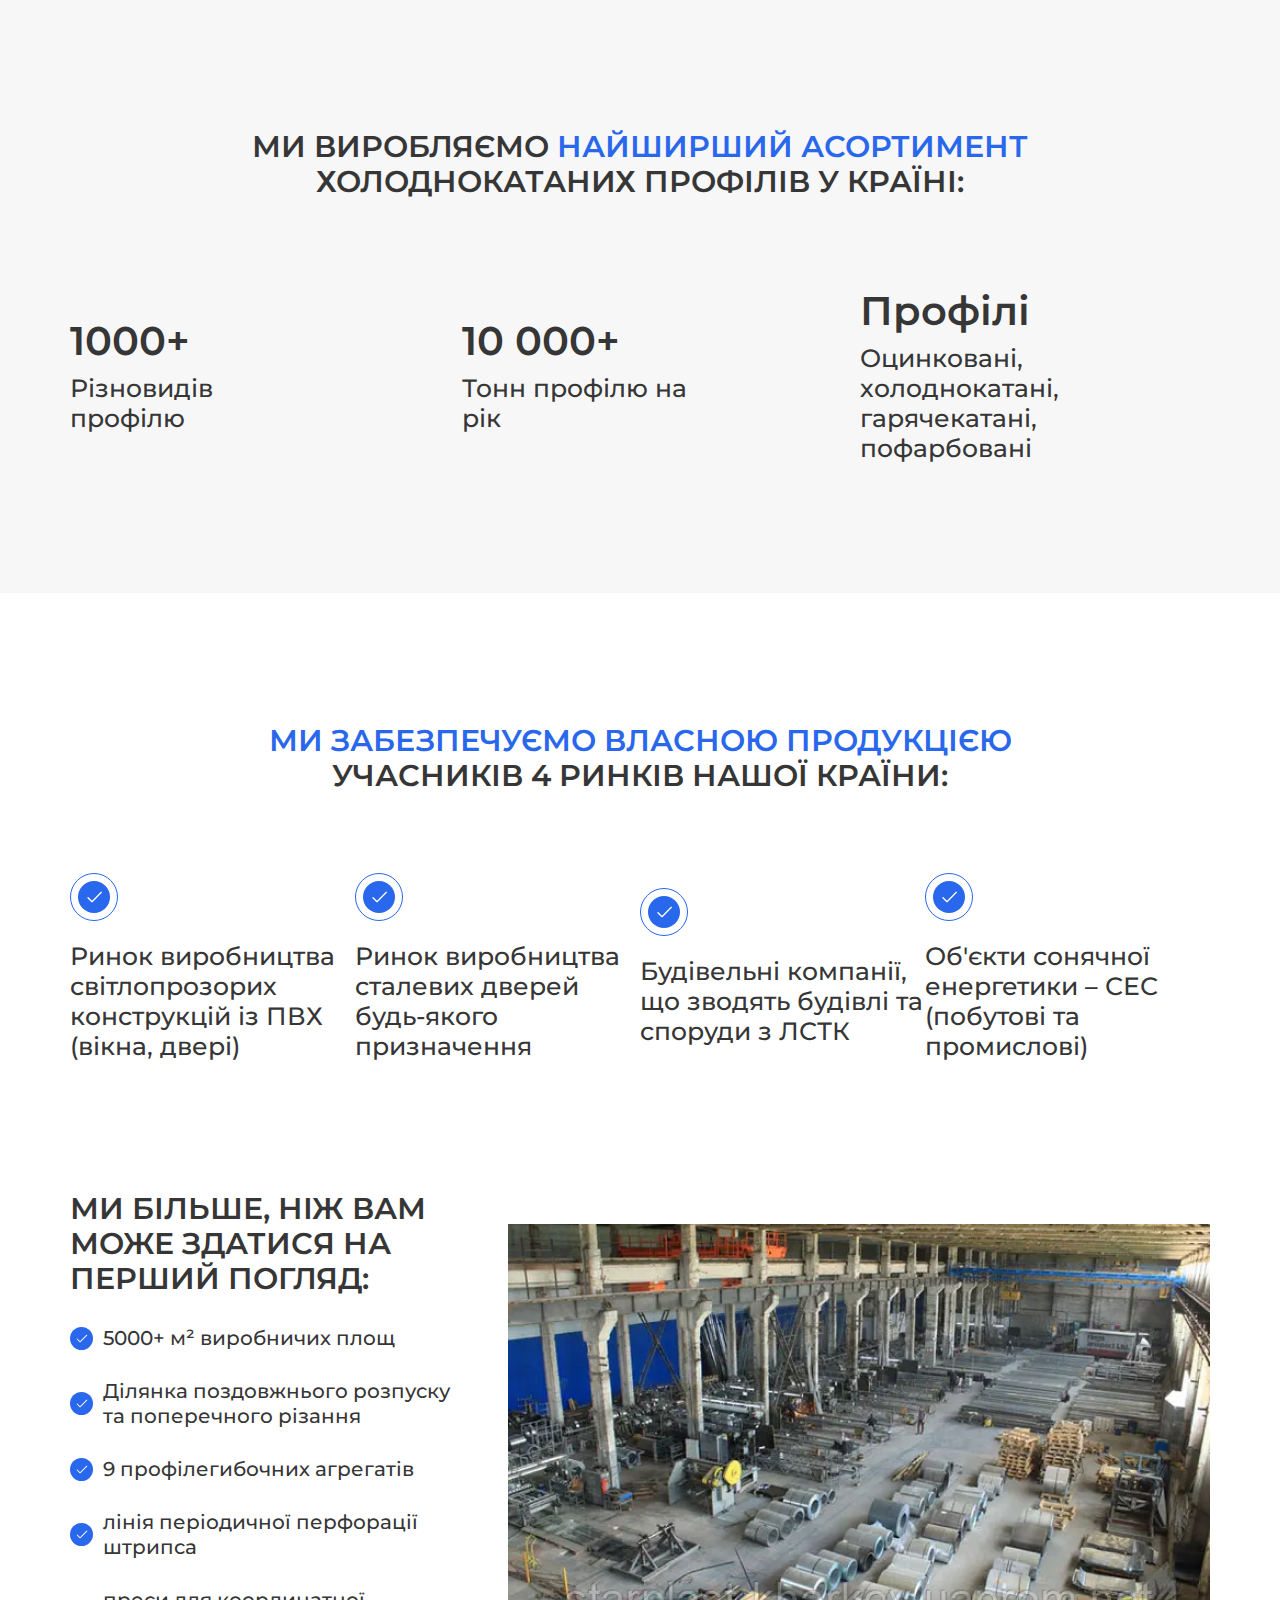
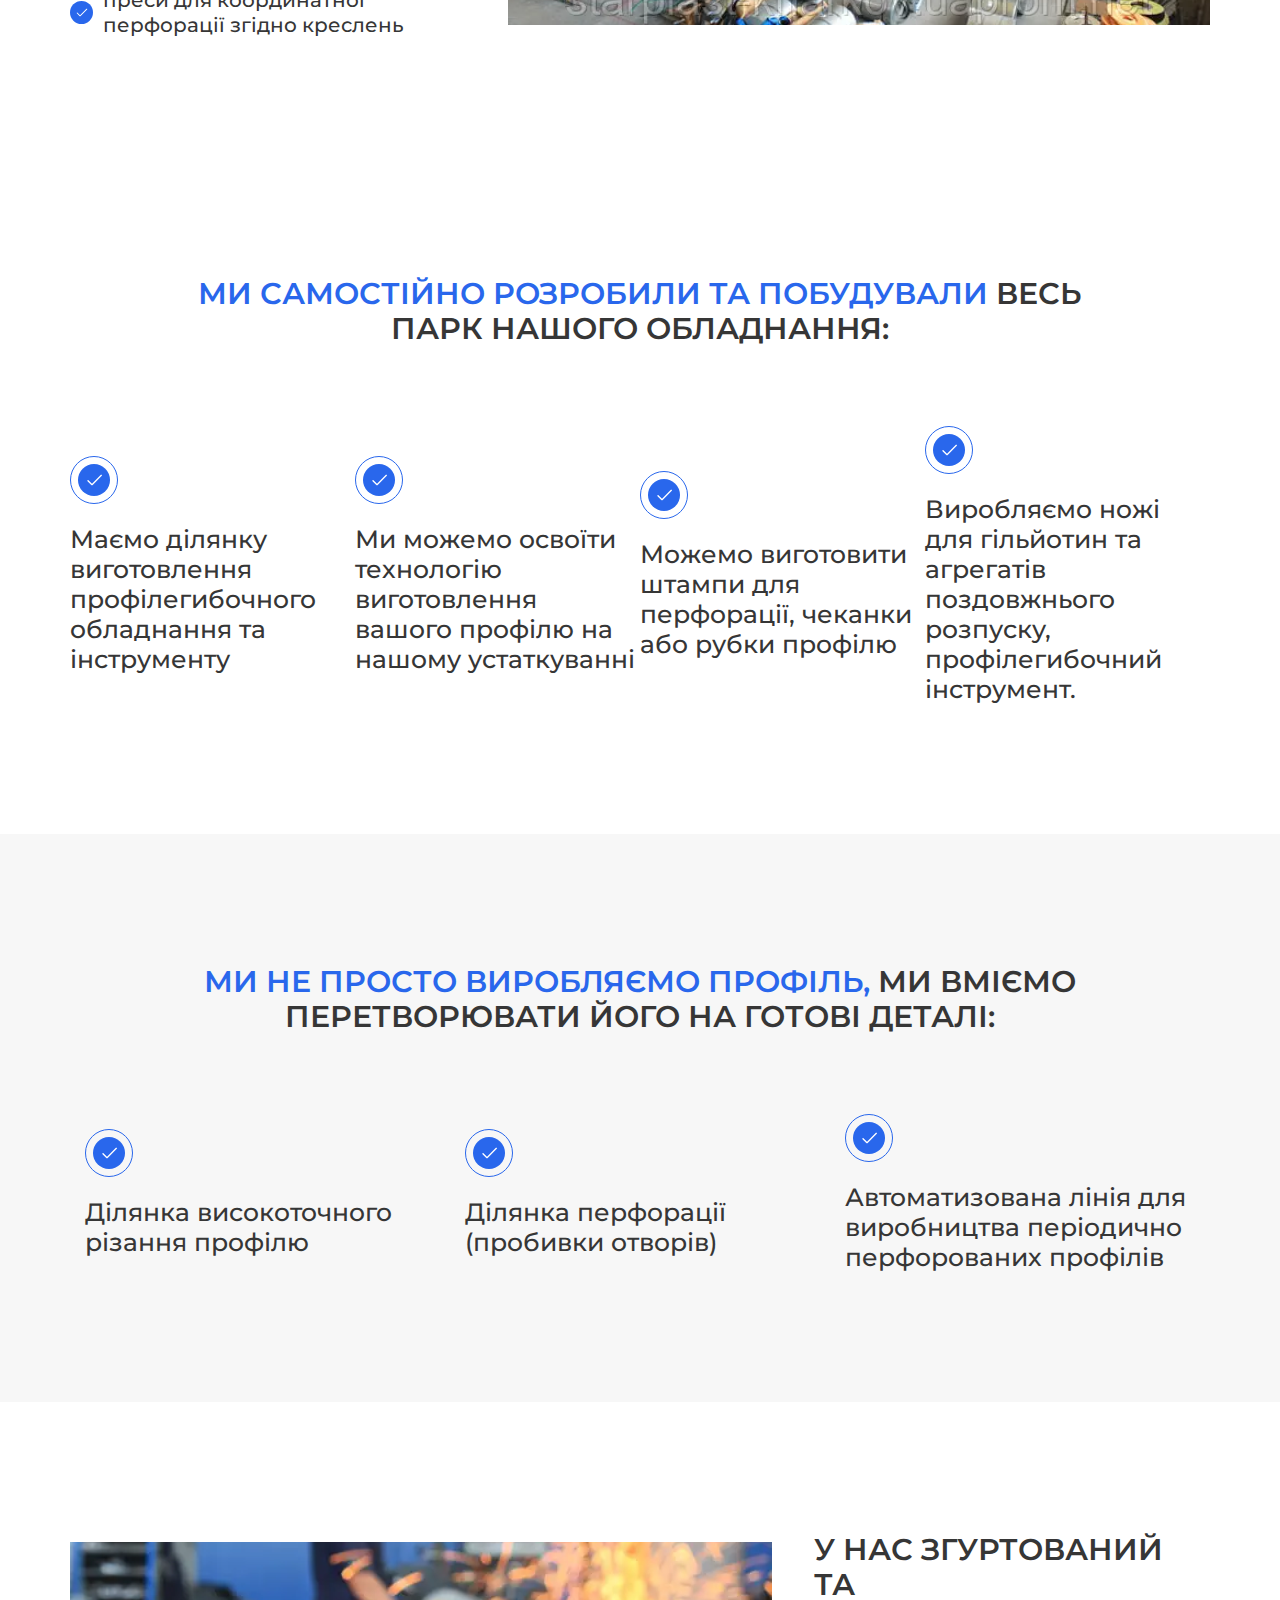
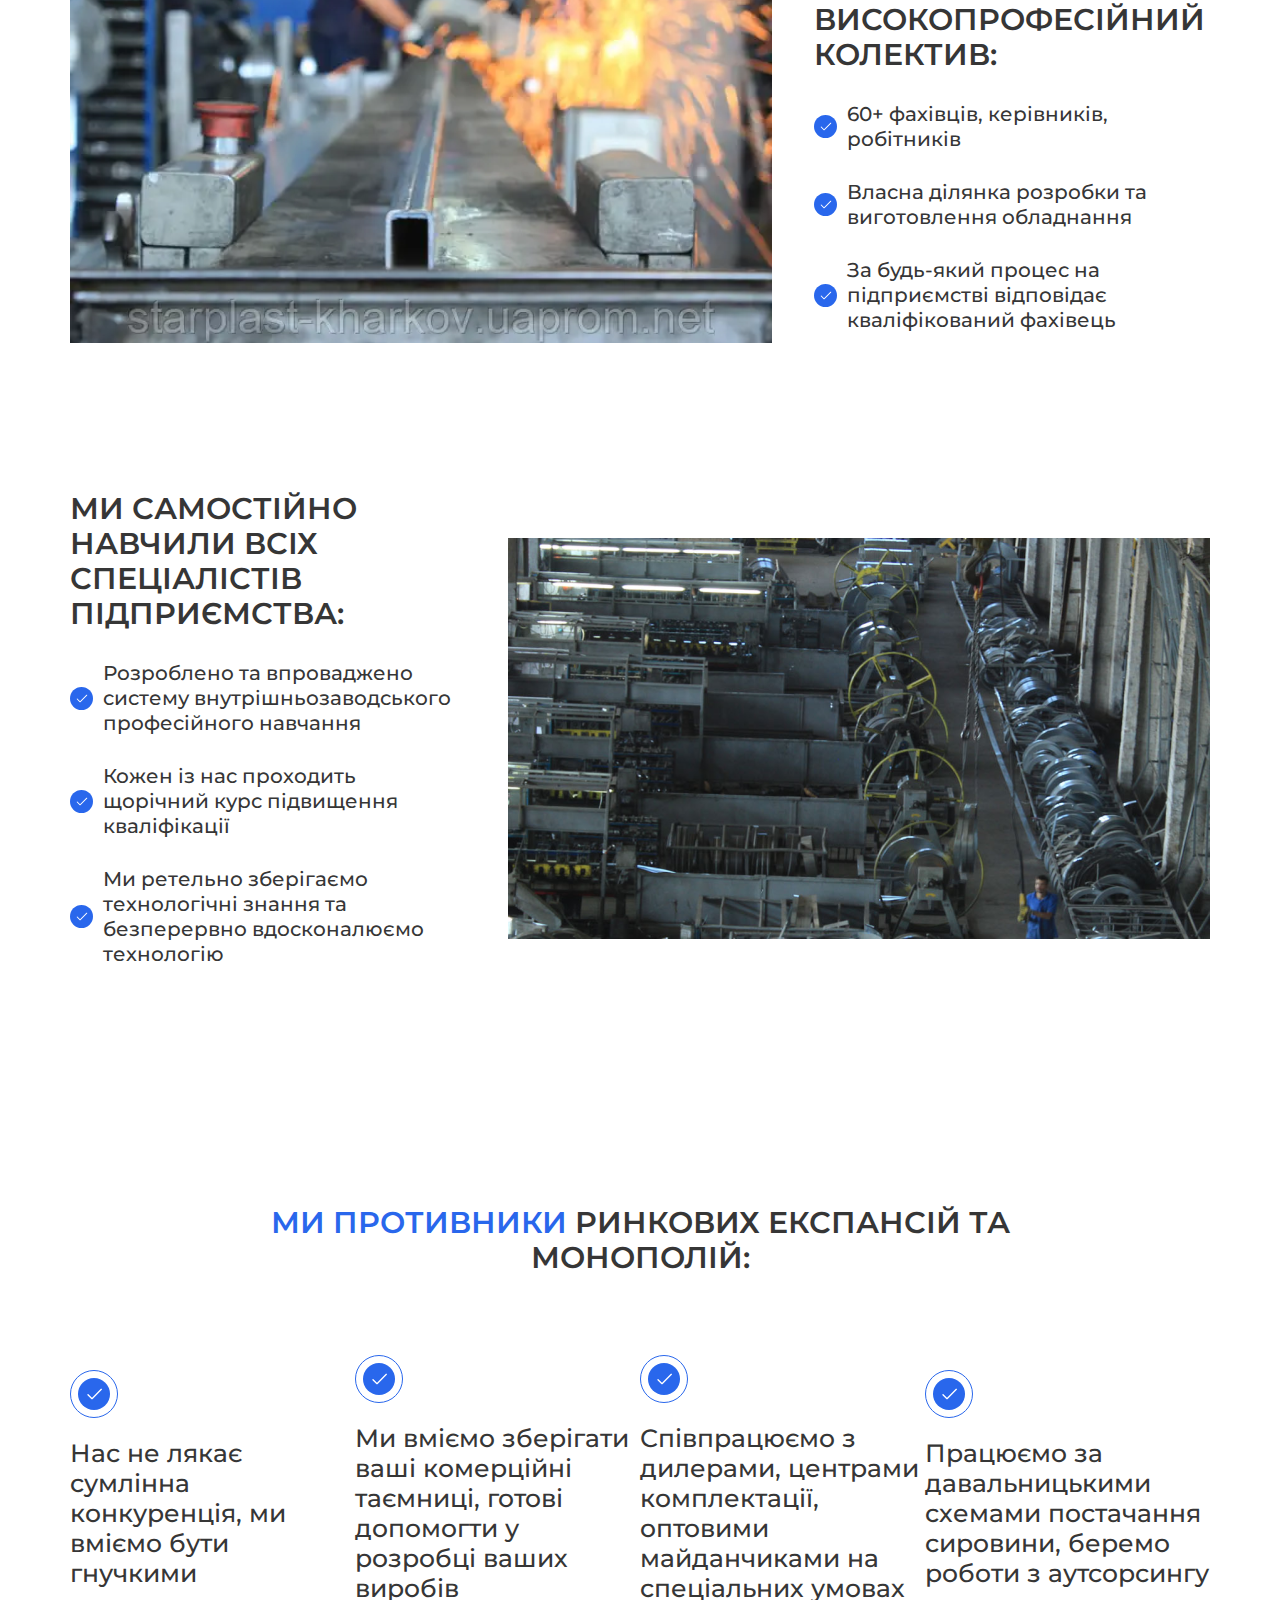
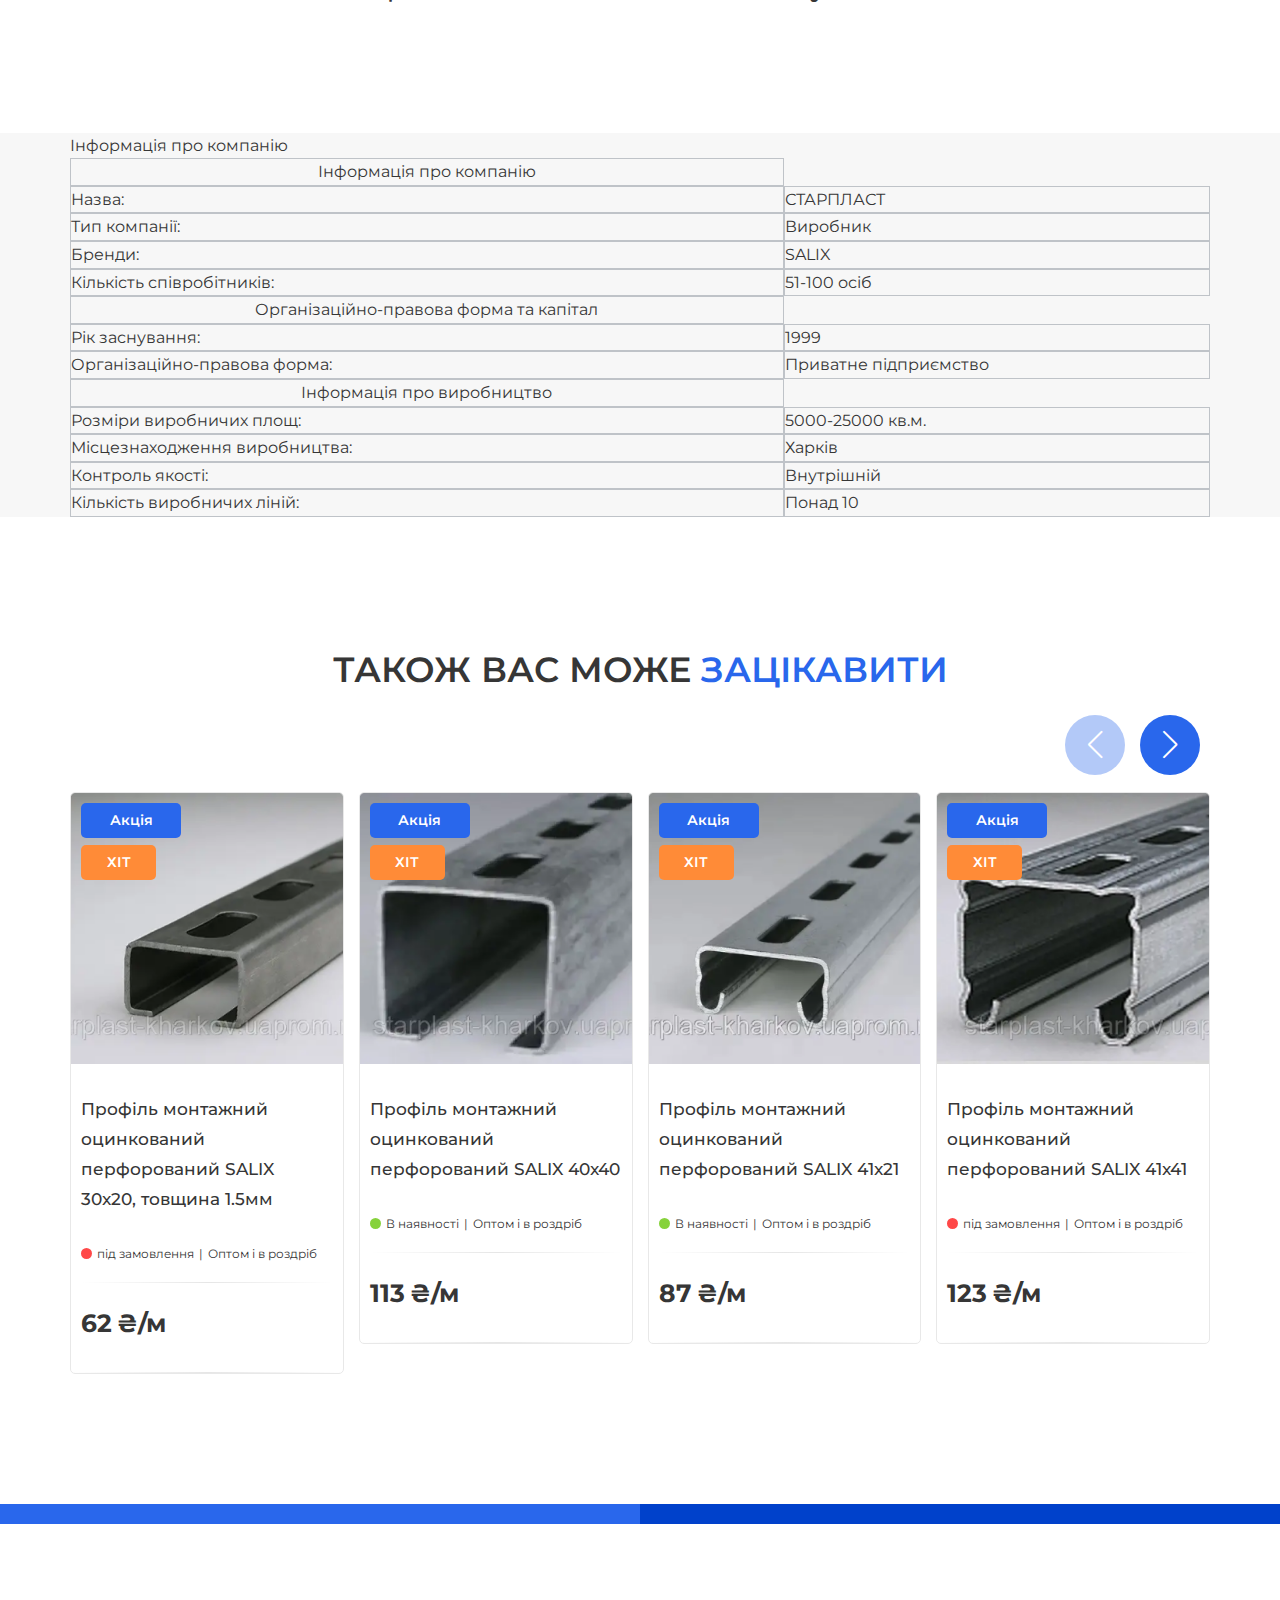
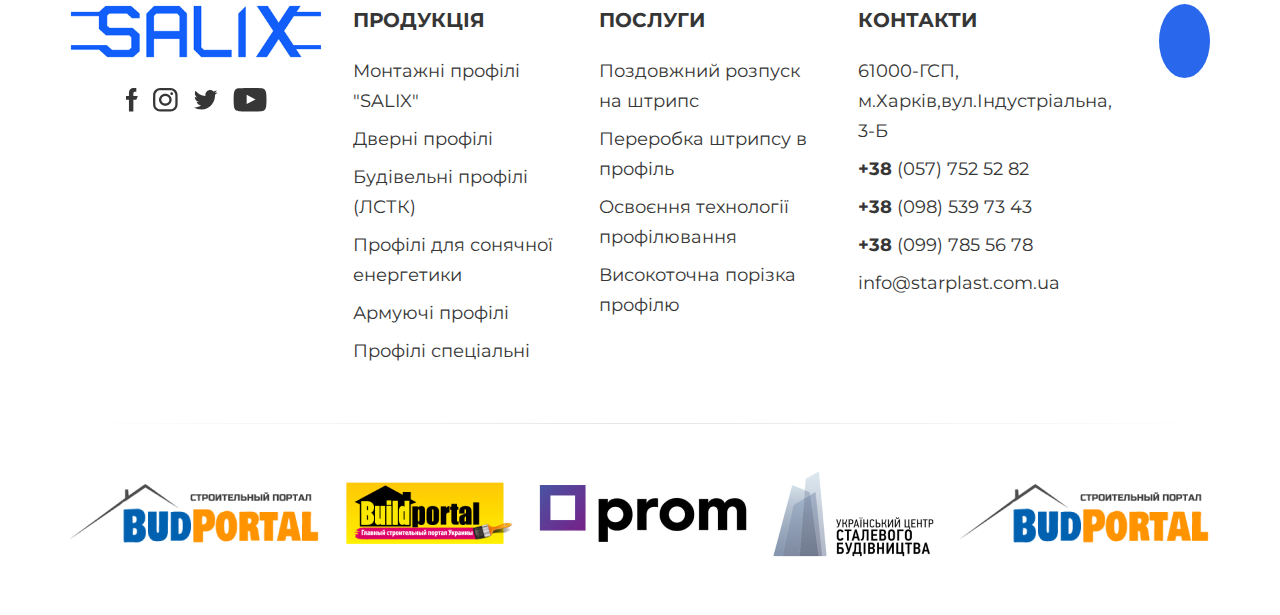
==== commit c7e9c92f: "fix" ====
--- a/about.html
+++ b/about.html
@@ -170,7 +170,7 @@
                         </div>
                     </section>
                     <section class="container weWork">
-                        <div class="weWork_block">
+                        <div class="weWork_block weWork_block-1">
                             <div>
                                 <img src="images/img/blog/we-work.png" alt="img">
                             </div>
@@ -242,7 +242,7 @@
                         </div>
                     </section>
                     <section class="container weWork">
-                        <div class="weWork_block">
+                        <div class="weWork_block weWork_block-2">
                             <div class="weWork_info">
                                 <h3>Ми більше, ніж вам може
                                     здатися на перший погляд:</h3>
@@ -329,7 +329,7 @@
                         </div>
                     </section>
                     <section class="container weWork">
-                        <div class="weWork_block">
+                        <div class="weWork_block weWork_block-3">
                             <div>
                                 <img src="images/img/blog/we-3.png" alt="img">
                             </div>
@@ -351,7 +351,7 @@
                         </div>
                     </section>
                     <section class="container weWork">
-                        <div class="weWork_block">
+                        <div class="weWork_block weWork_block-4">
                             <div class="weWork_info">
                                 <h3>Ми самостійно навчили всіх спеціалістів підприємства:</h3>
                                 <div>
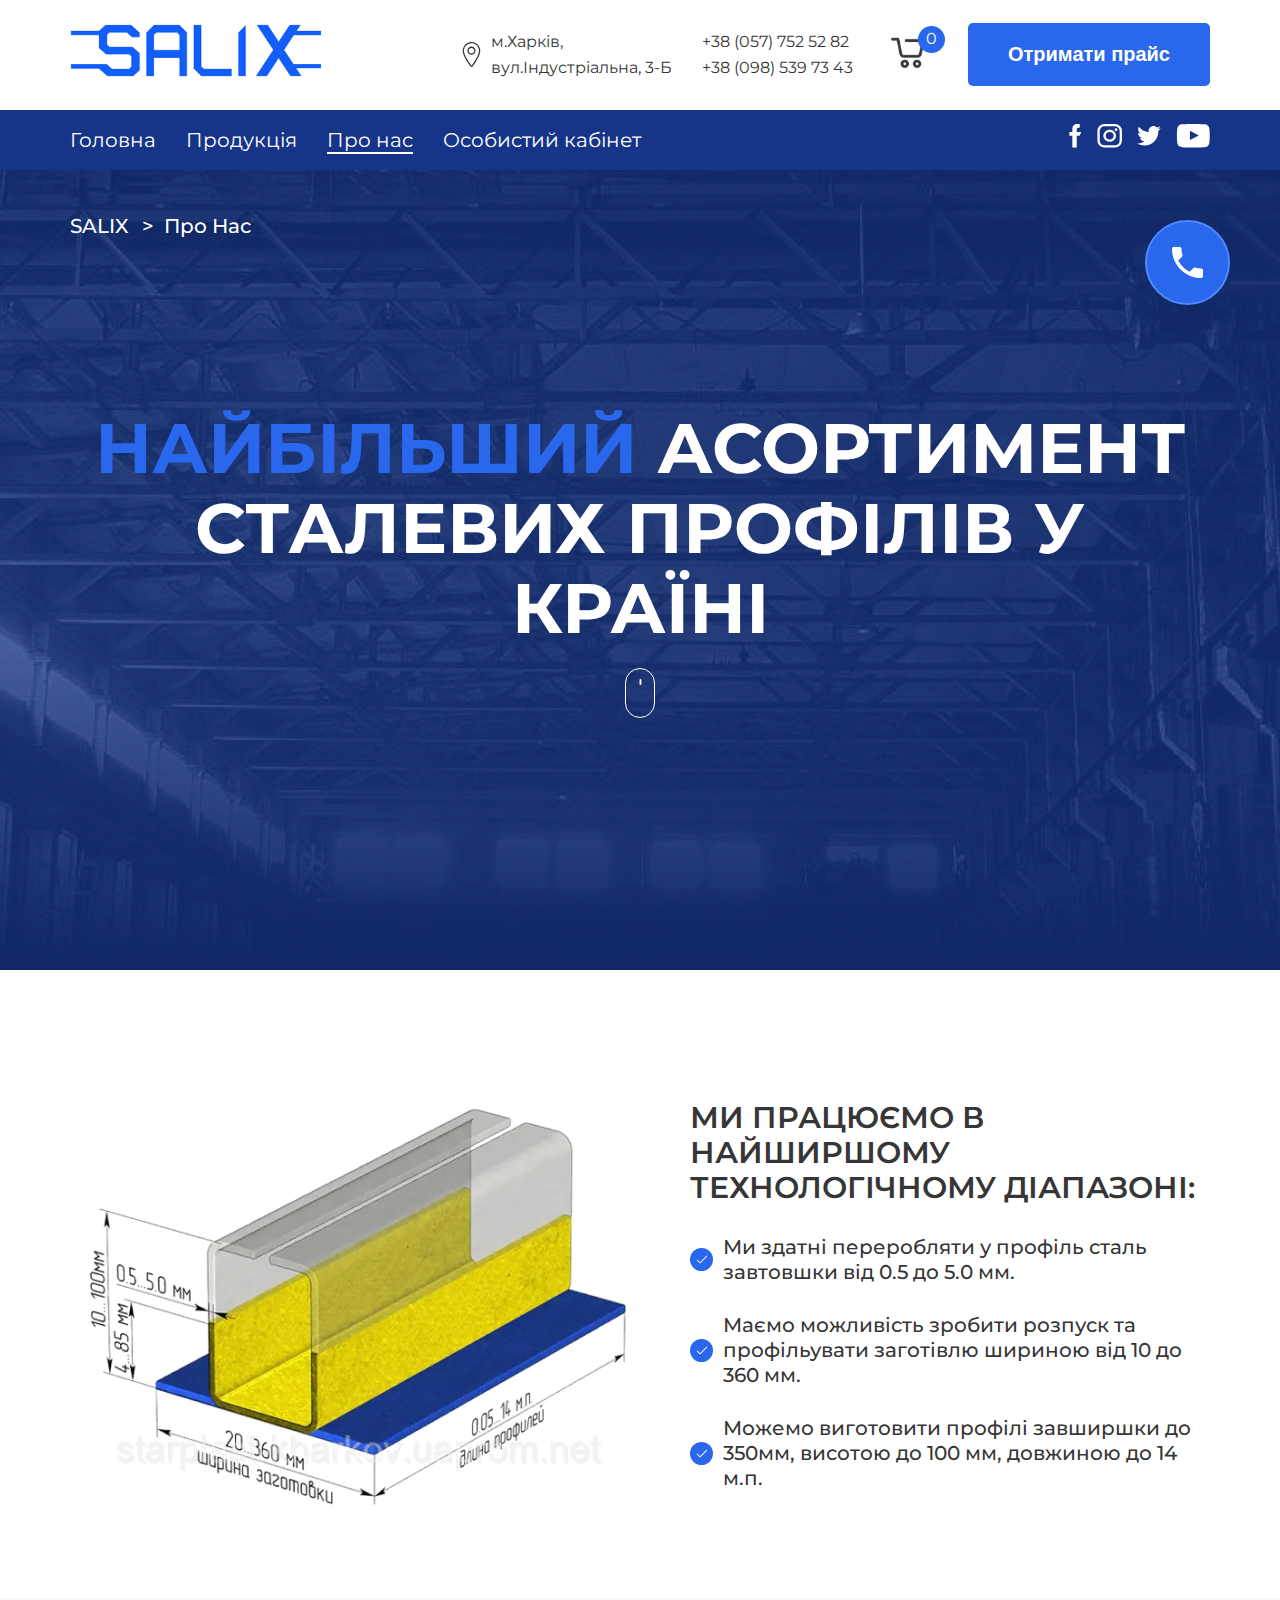
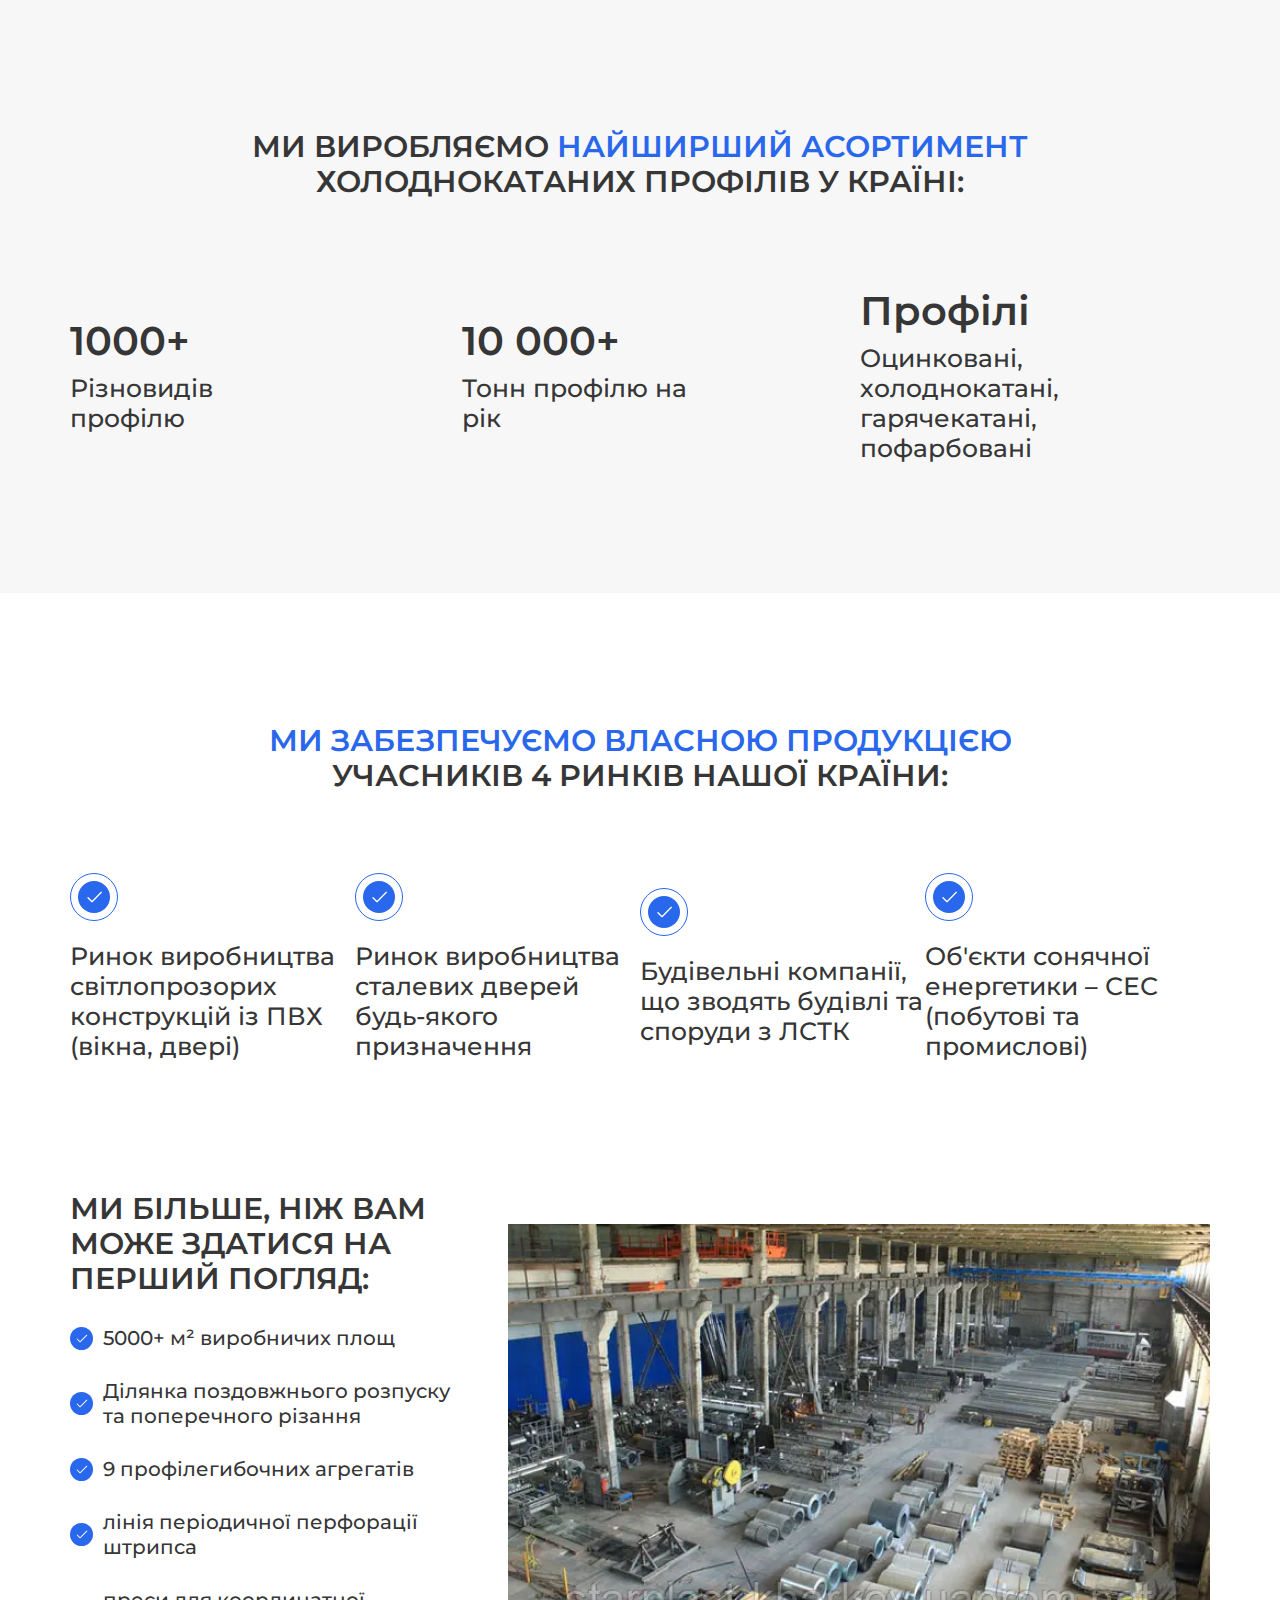
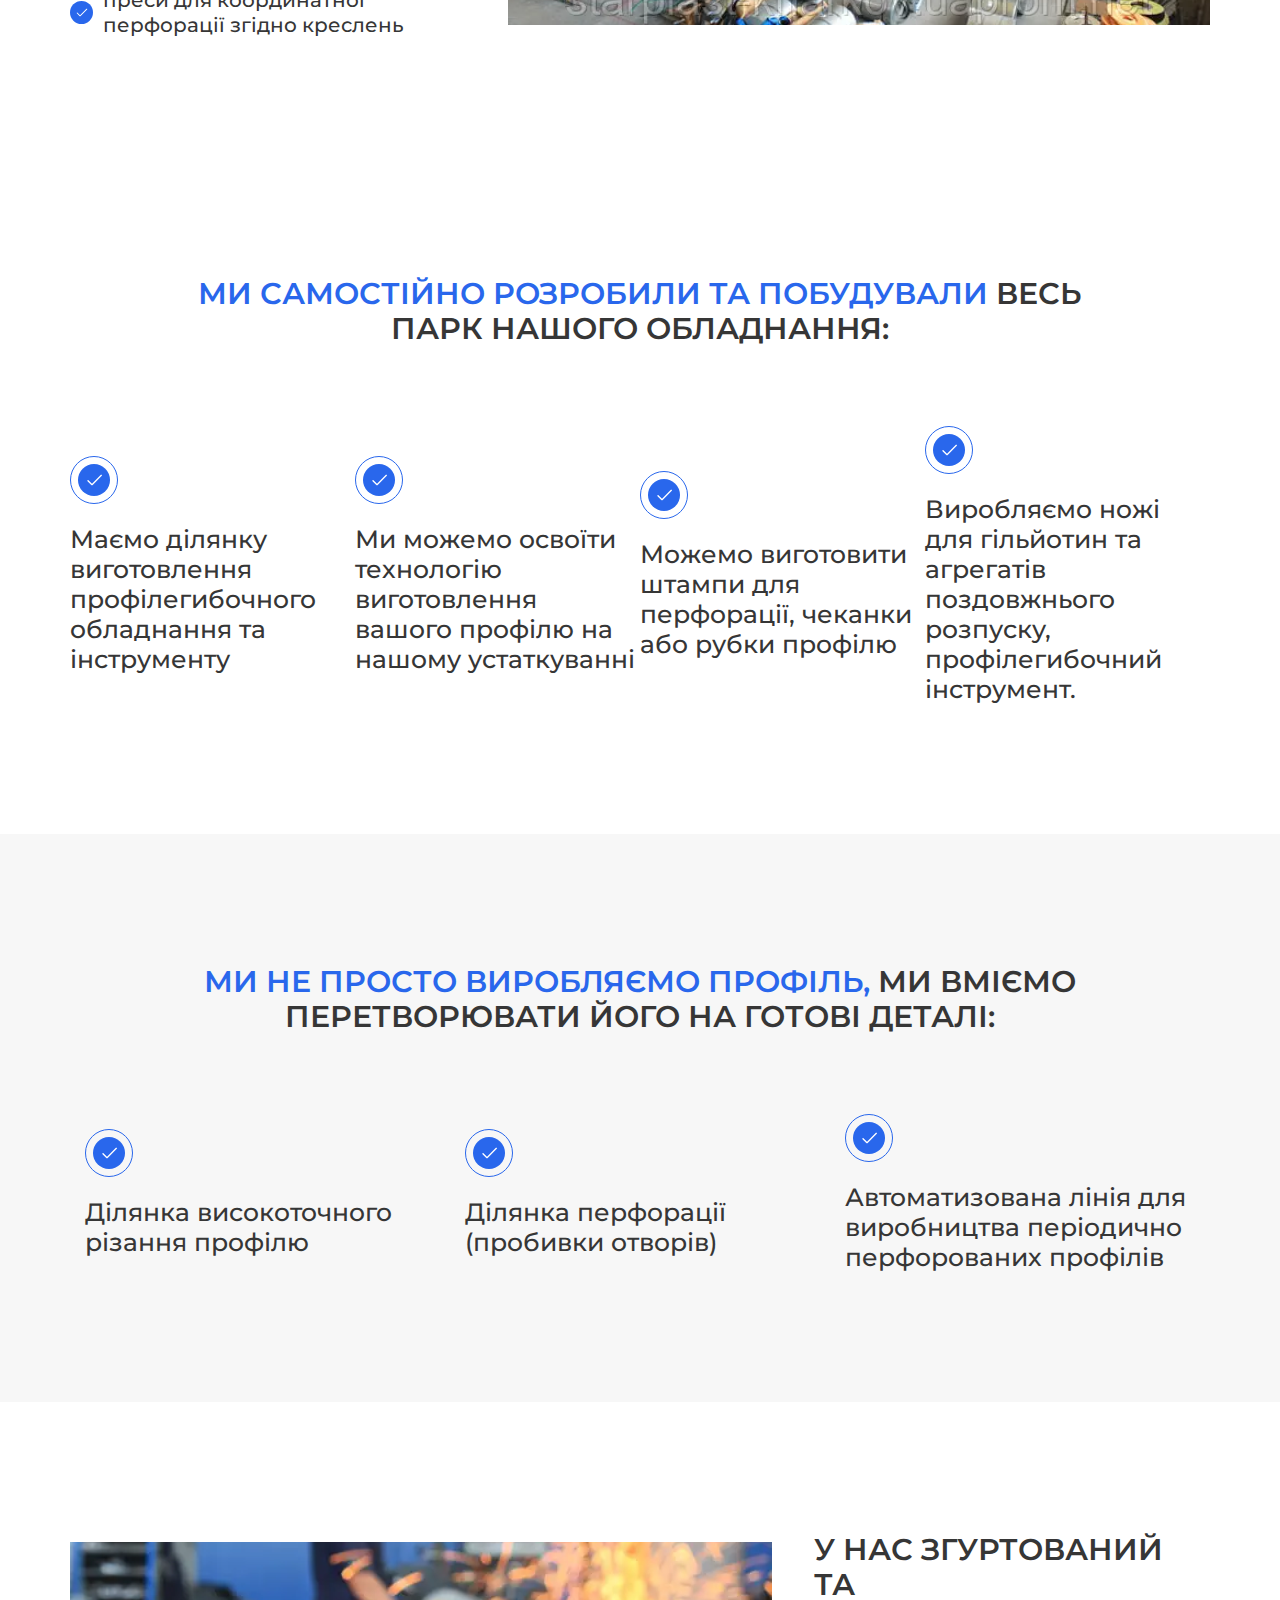
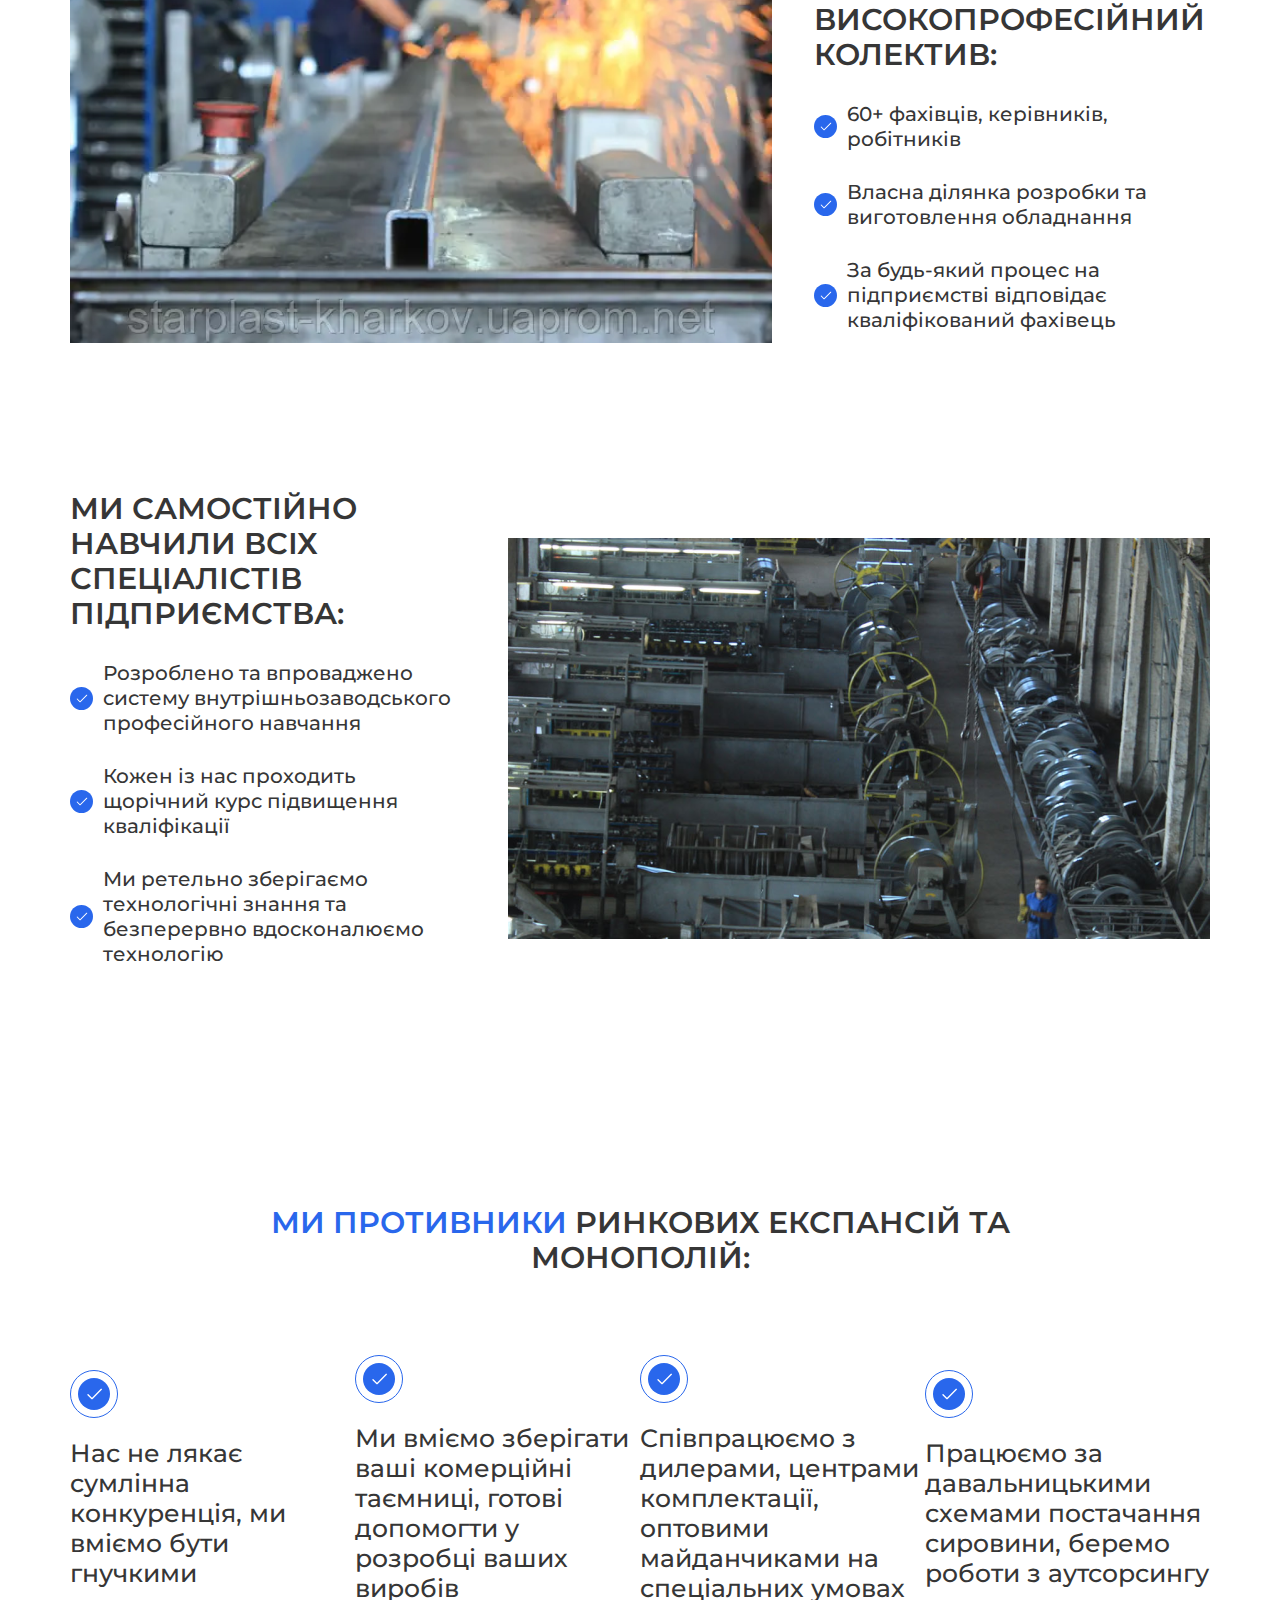
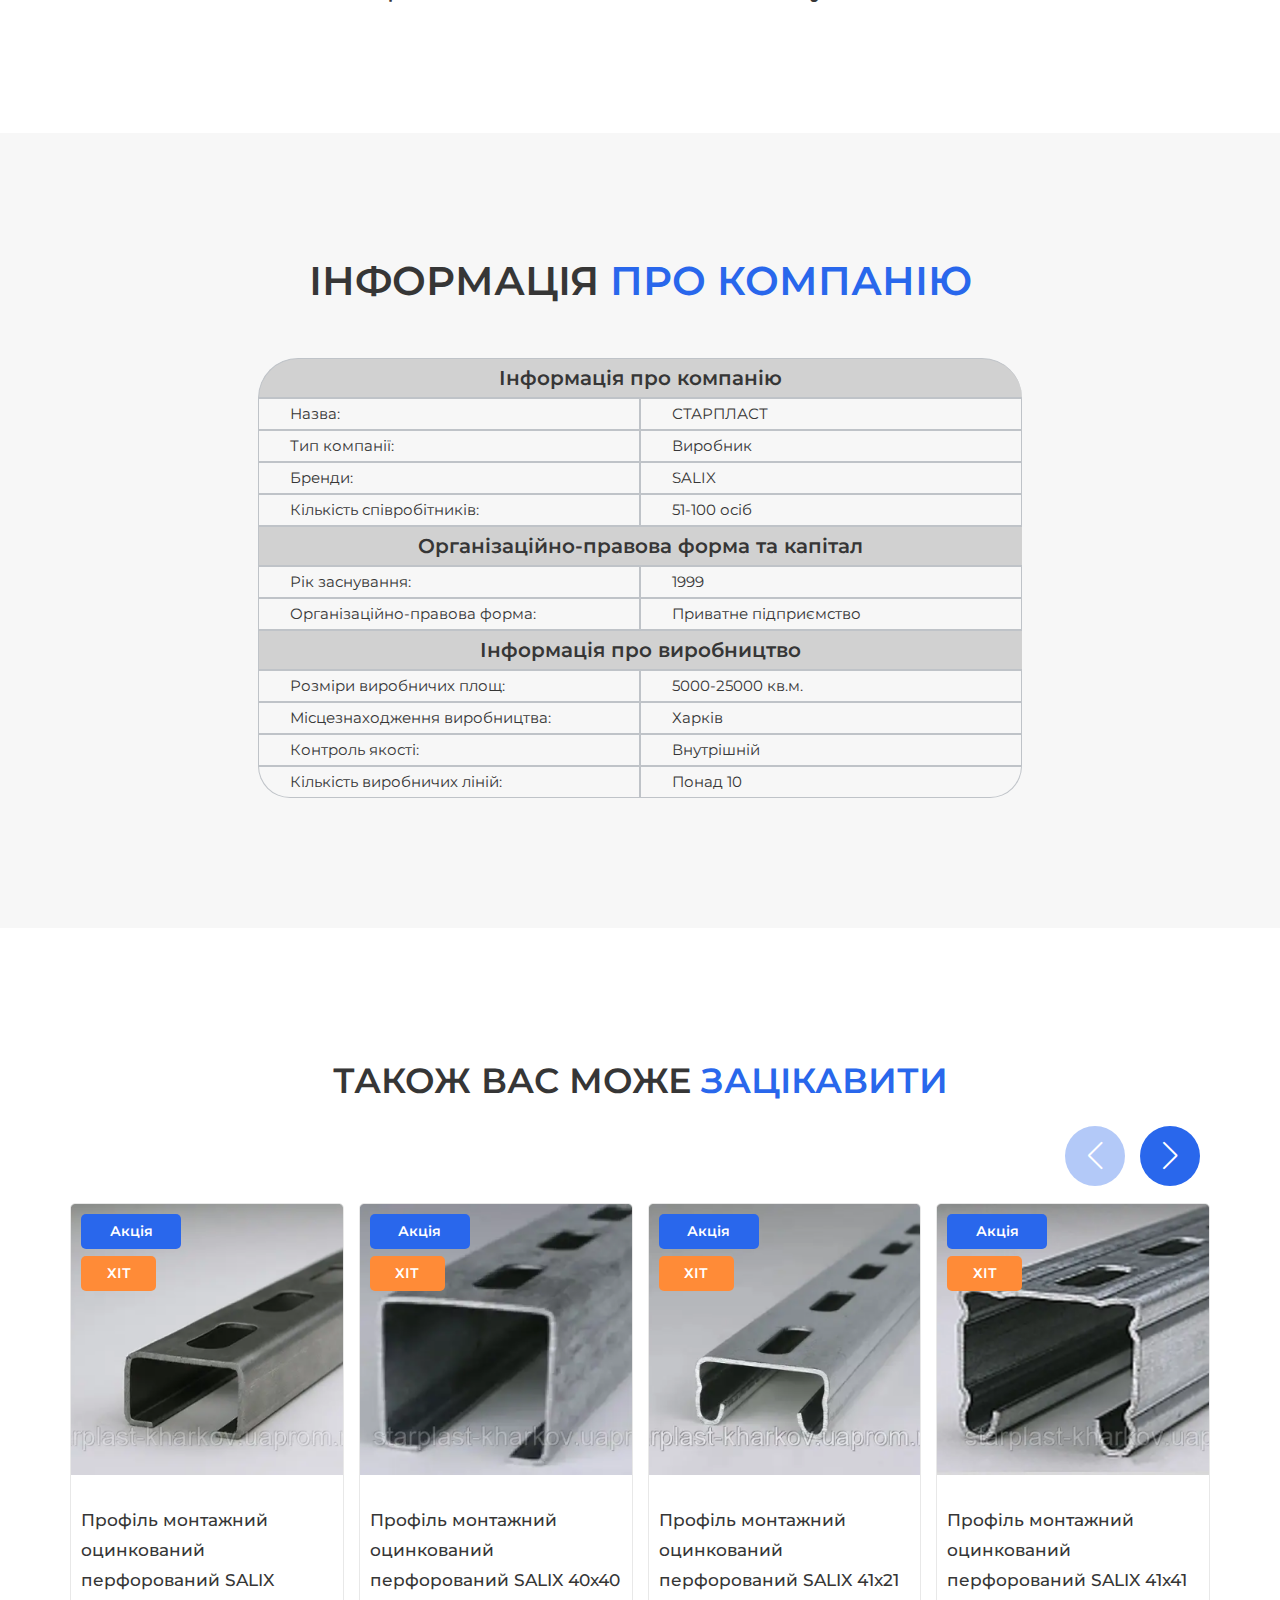
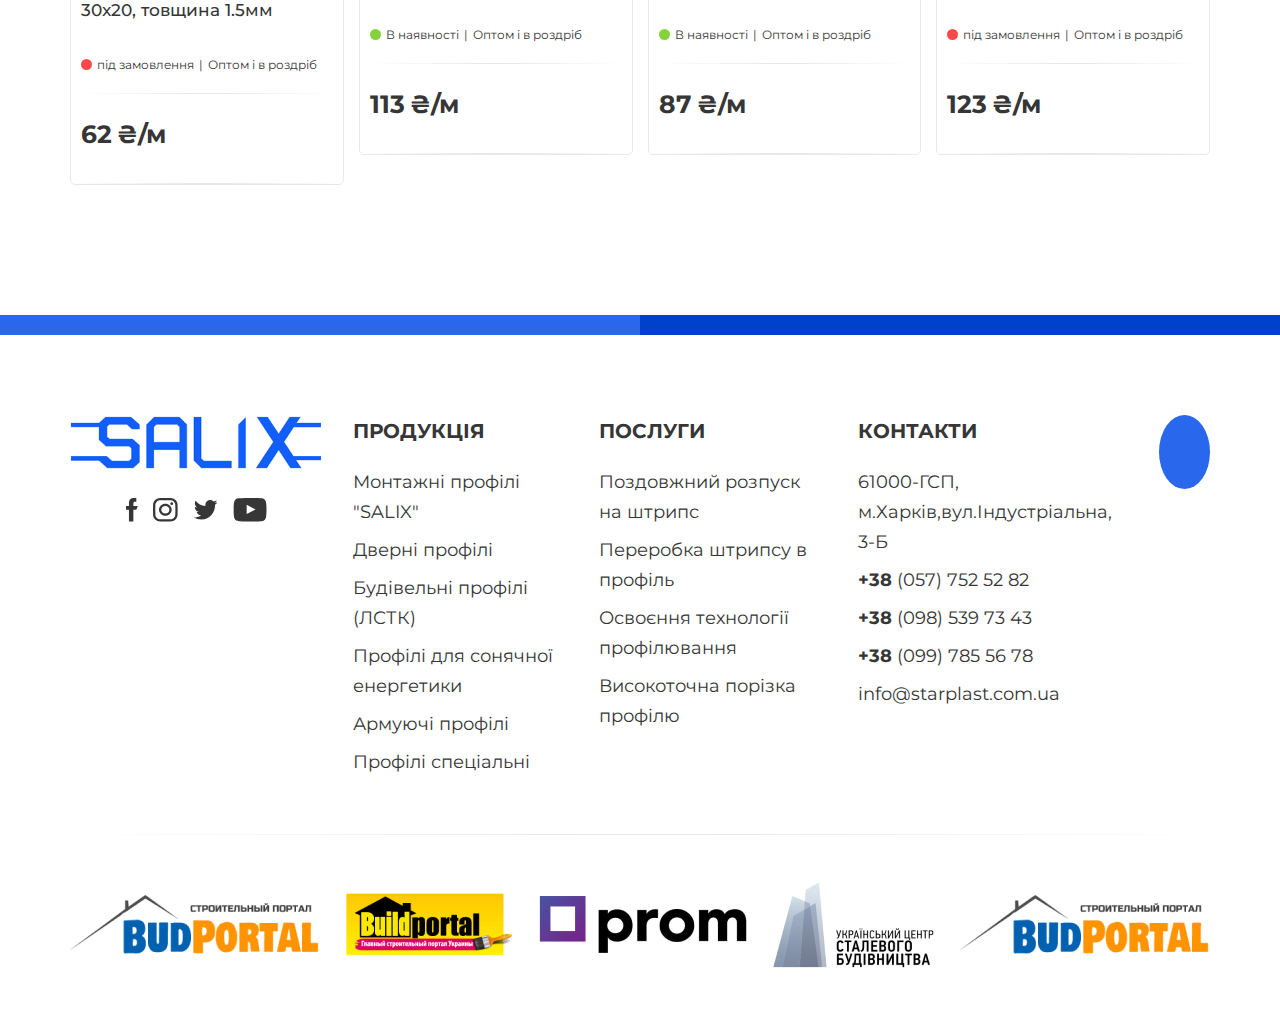
==== commit 1611774f: "fix table styles" ====
--- a/about.html
+++ b/about.html
@@ -410,7 +410,7 @@
                             <h3>Інформація <span>про компанію</span></h3>
                             <table class="table-about-company">
                                 <tr>
-                                    <th>Інформація про компанію</th>
+                                    <th colspan="2">Інформація про компанію</th>
                                 </tr>
                                 <tr>
                                     <td>Назва:</td>
@@ -429,7 +429,7 @@
                                     <td>51-100 осіб</td>
                                 </tr>
                                 <tr>
-                                    <th>Організаційно-правова форма та капітал</th>
+                                    <th colspan="2">Організаційно-правова форма та капітал</th>
                                 </tr>
                                 <tr>
                                     <td>Рік заснування:</td>
@@ -440,7 +440,7 @@
                                     <td>Приватне підприємство</td>
                                 </tr>
                                 <tr>
-                                    <th>Інформація про виробництво</th>
+                                    <th colspan="2">Інформація про виробництво</th>
                                 </tr>
                                 <tr>
                                     <td>Розміри виробничих площ:</td>
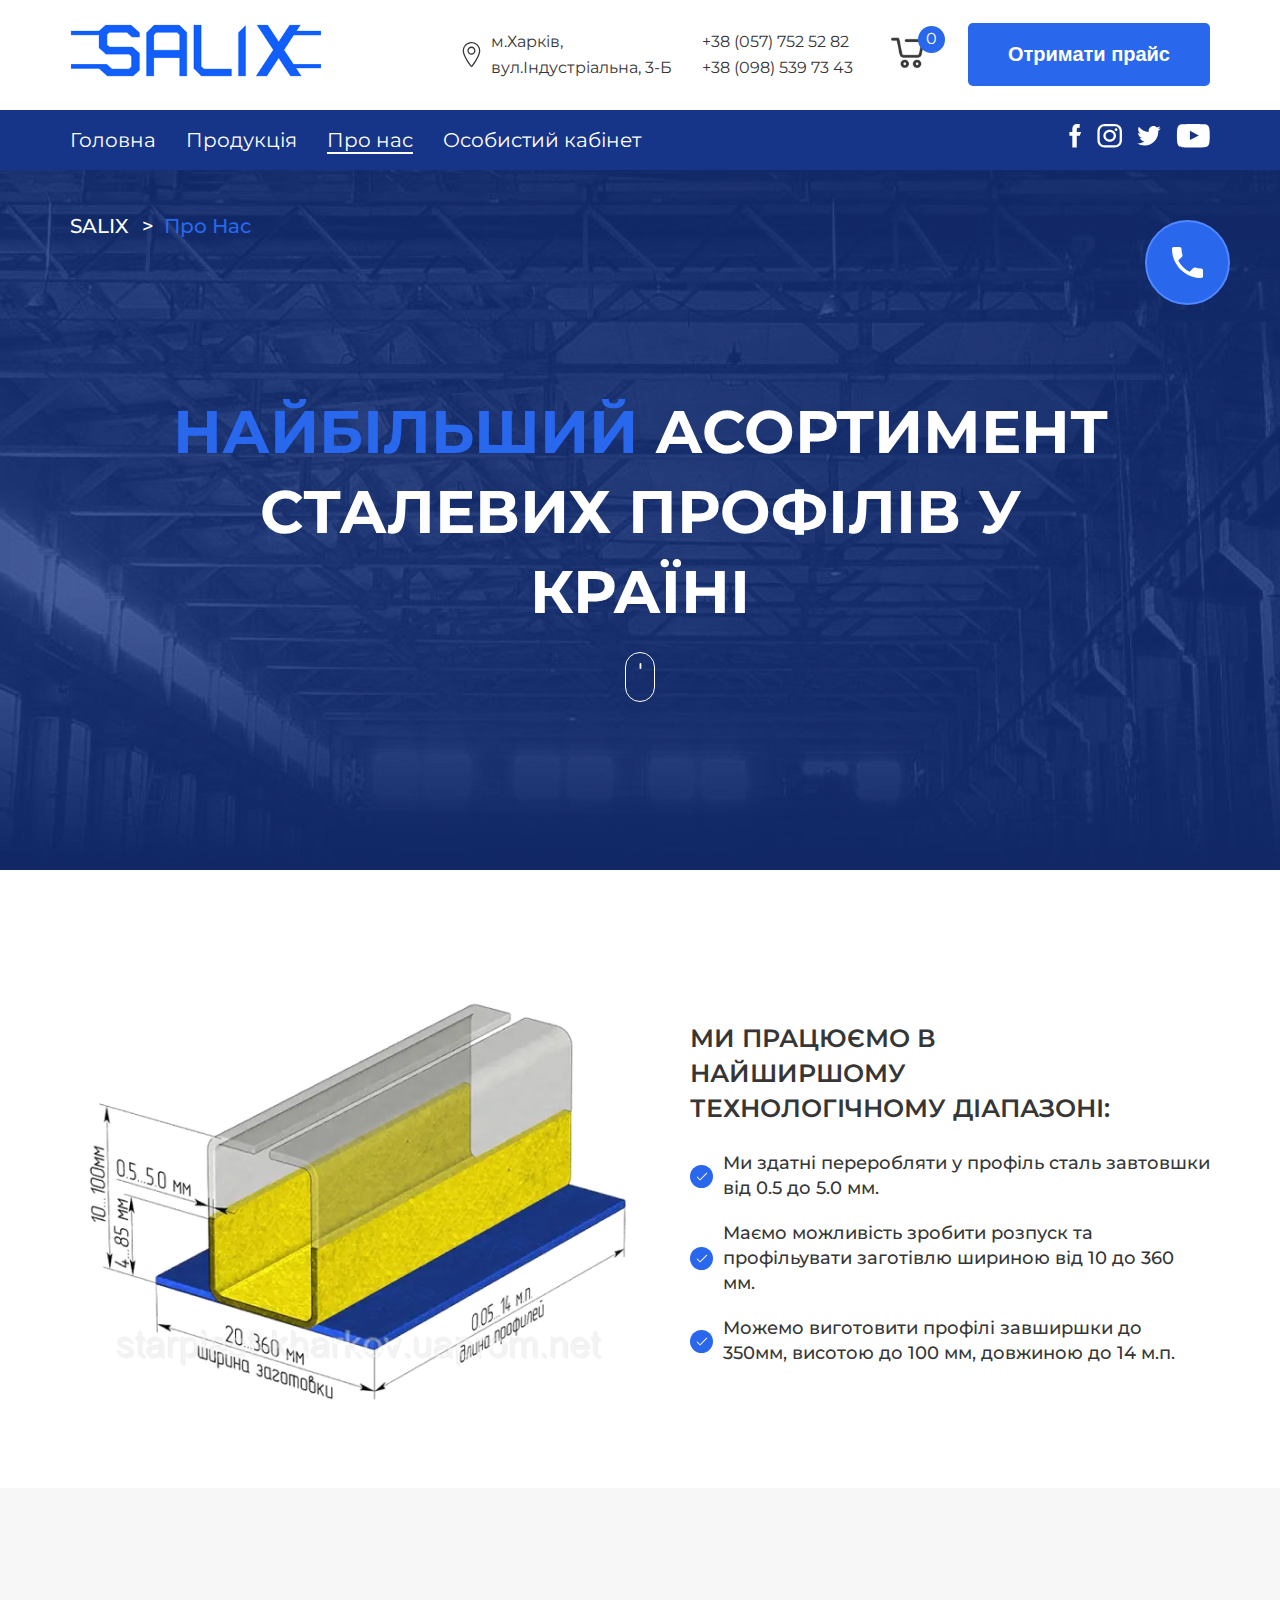
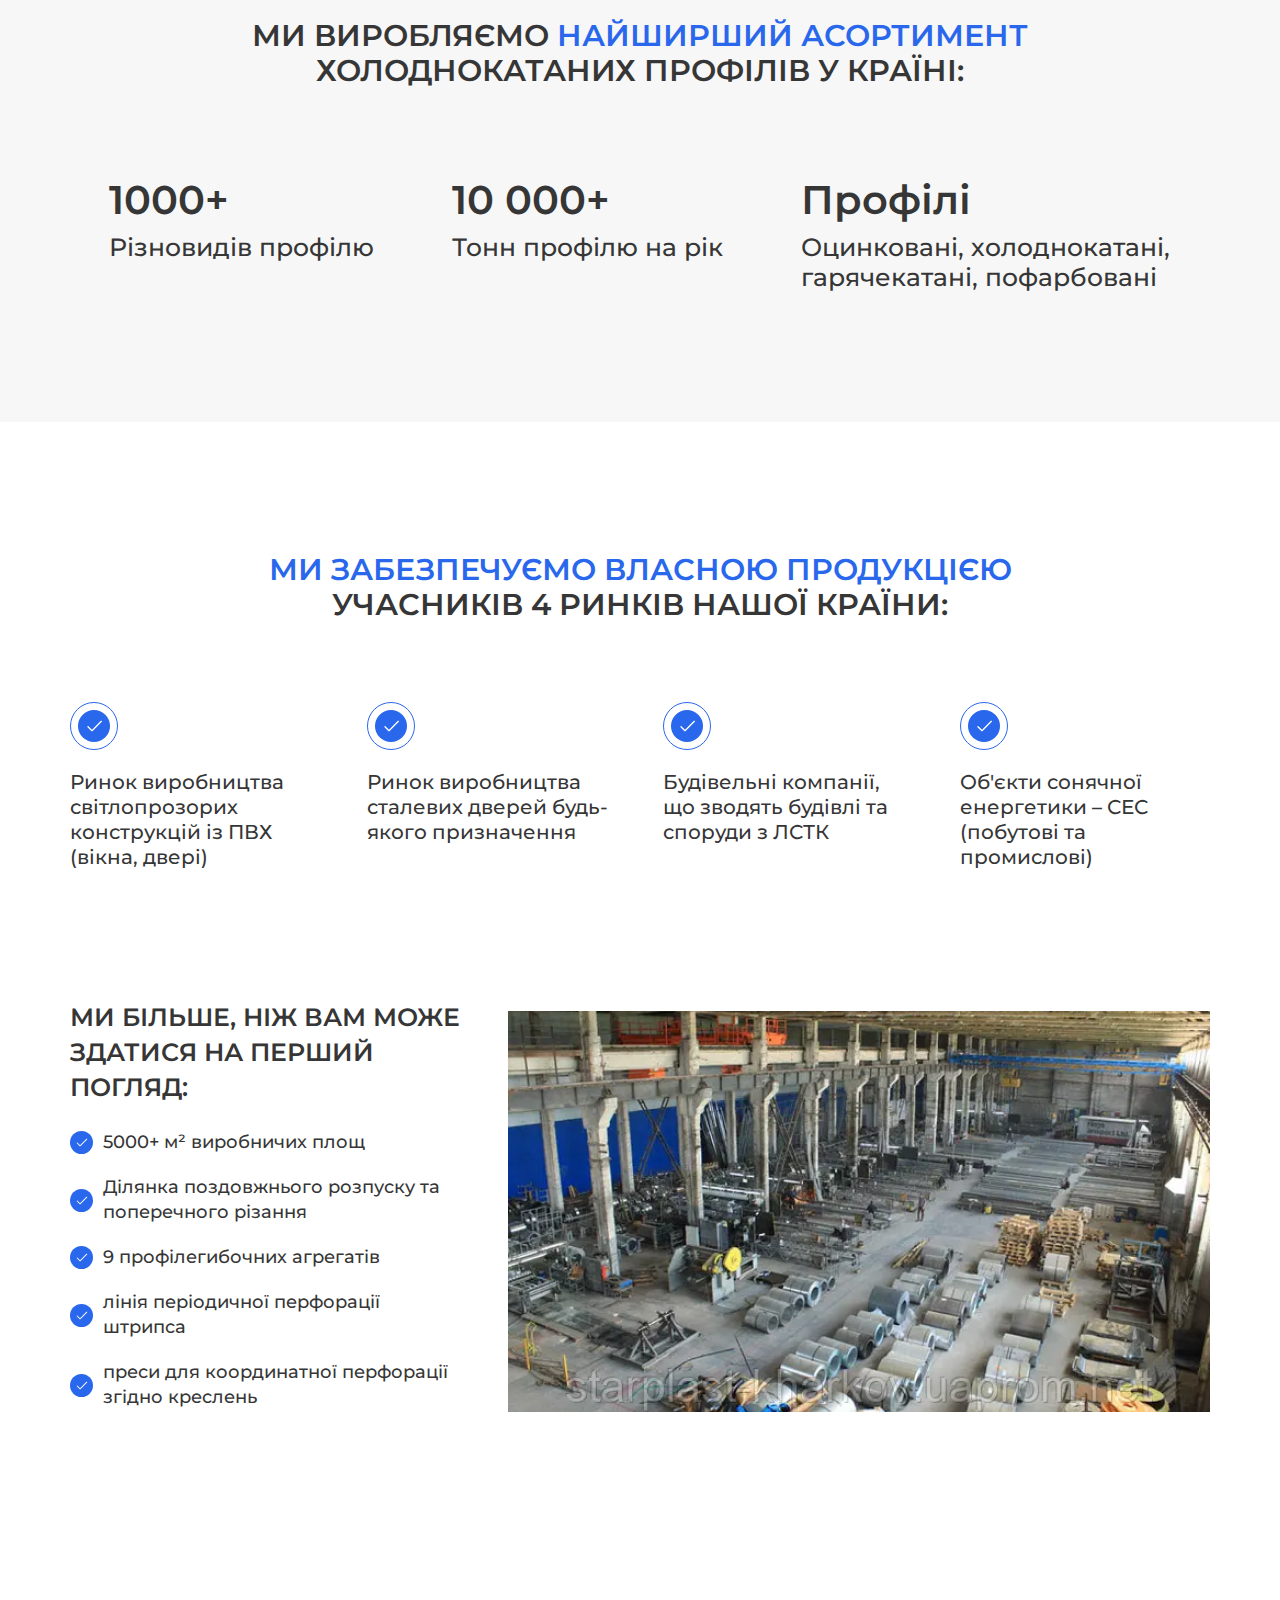
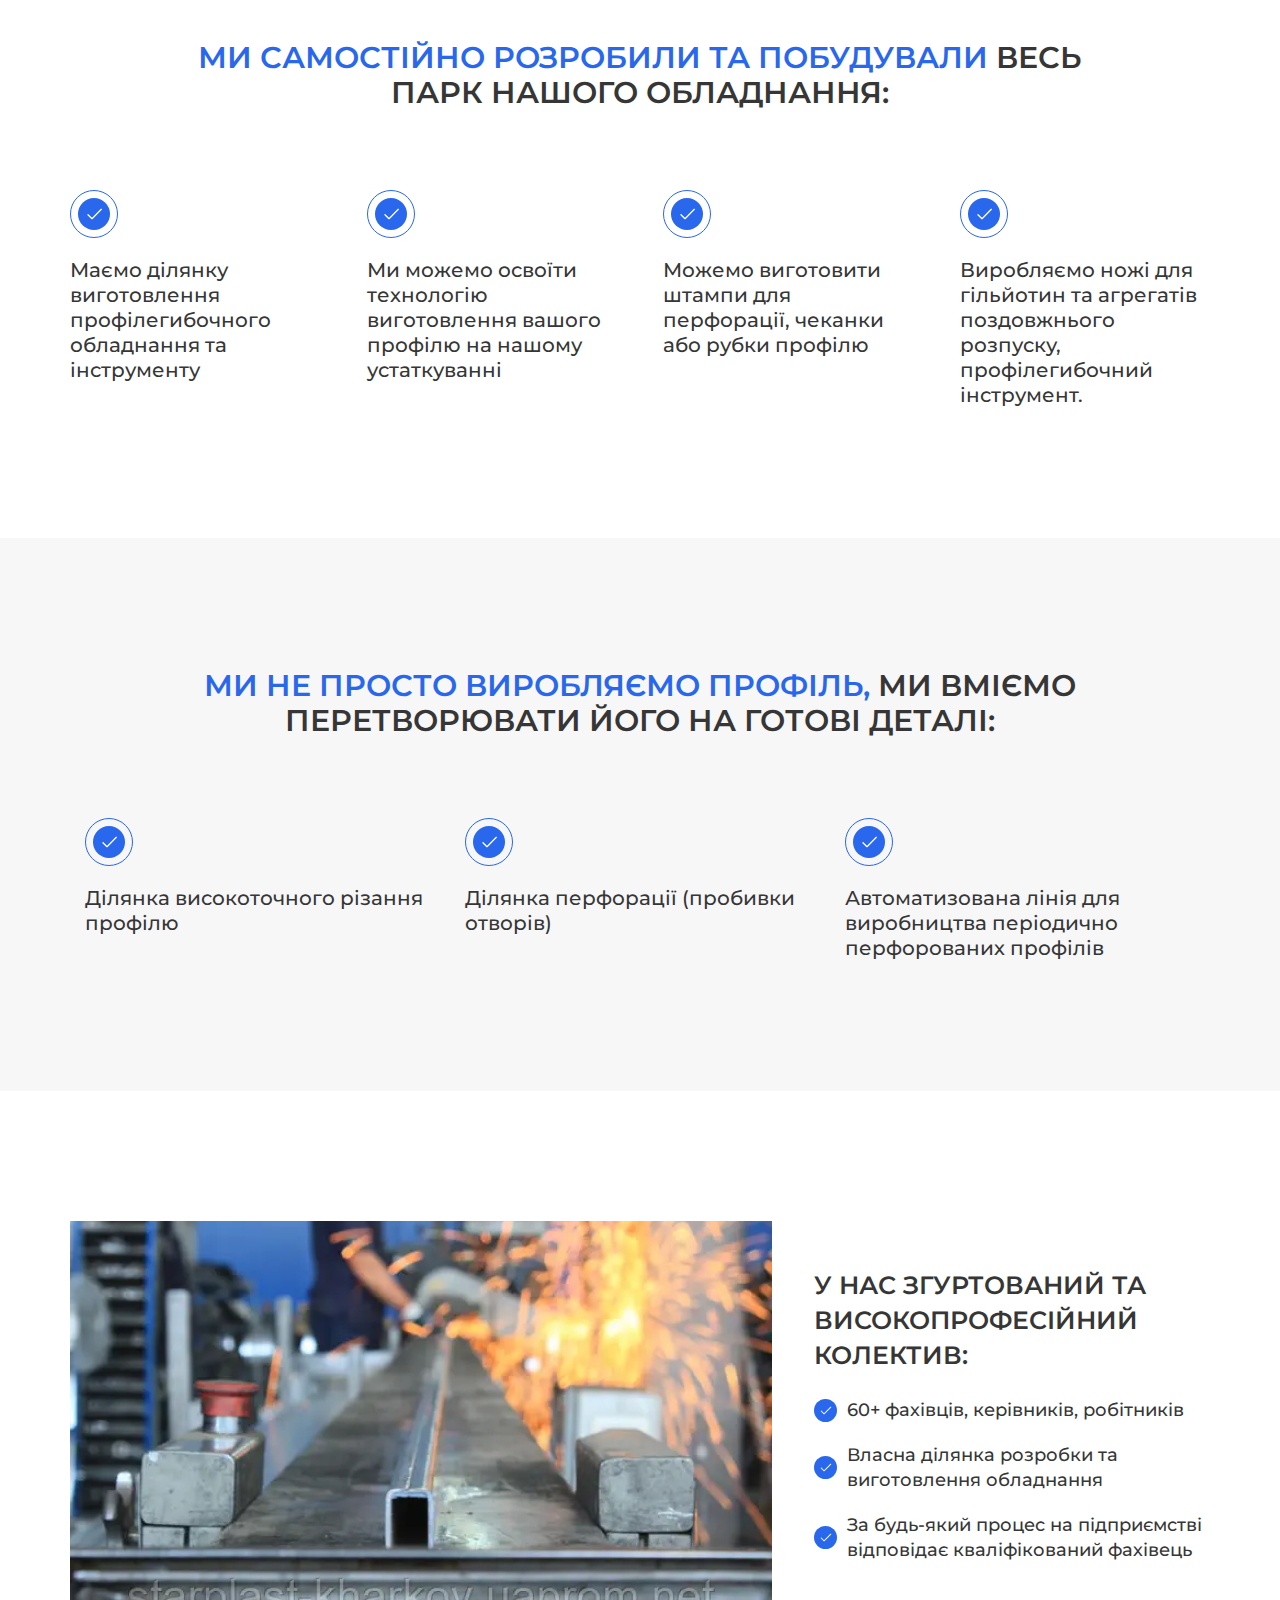
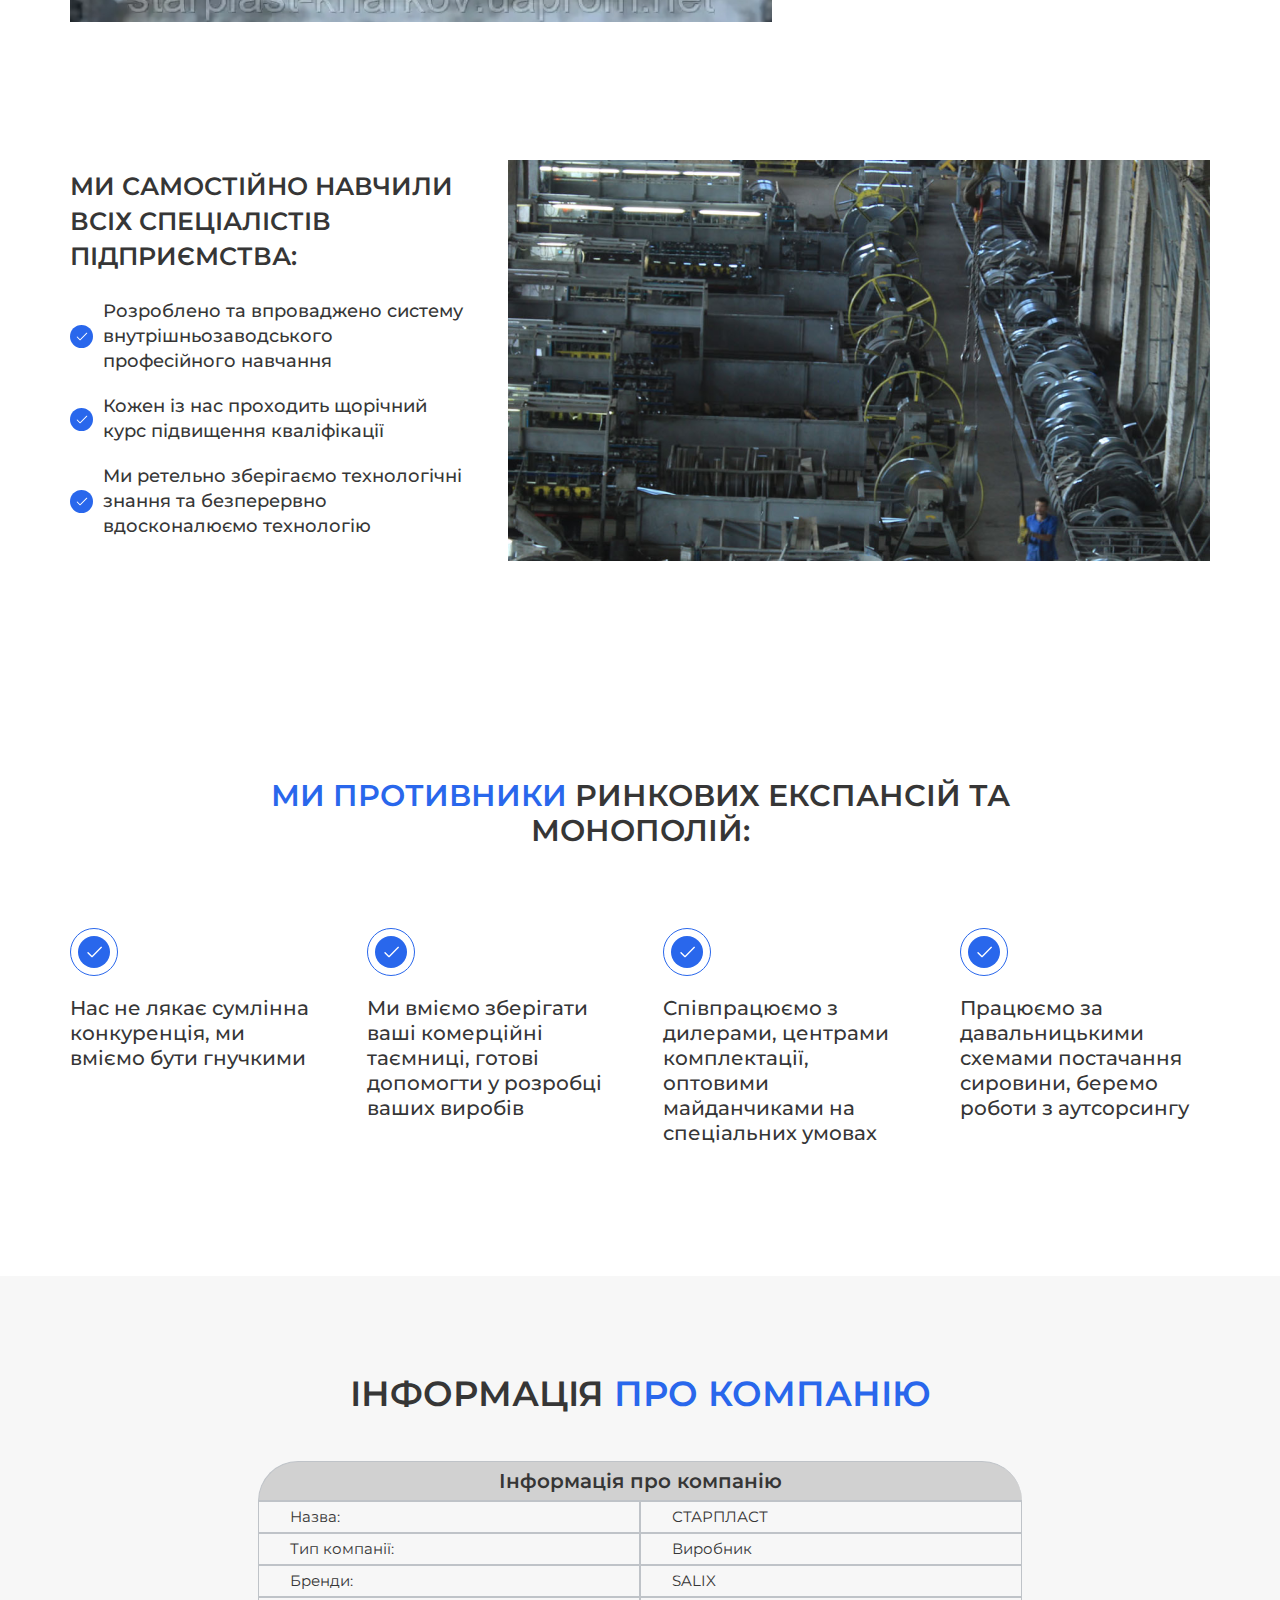
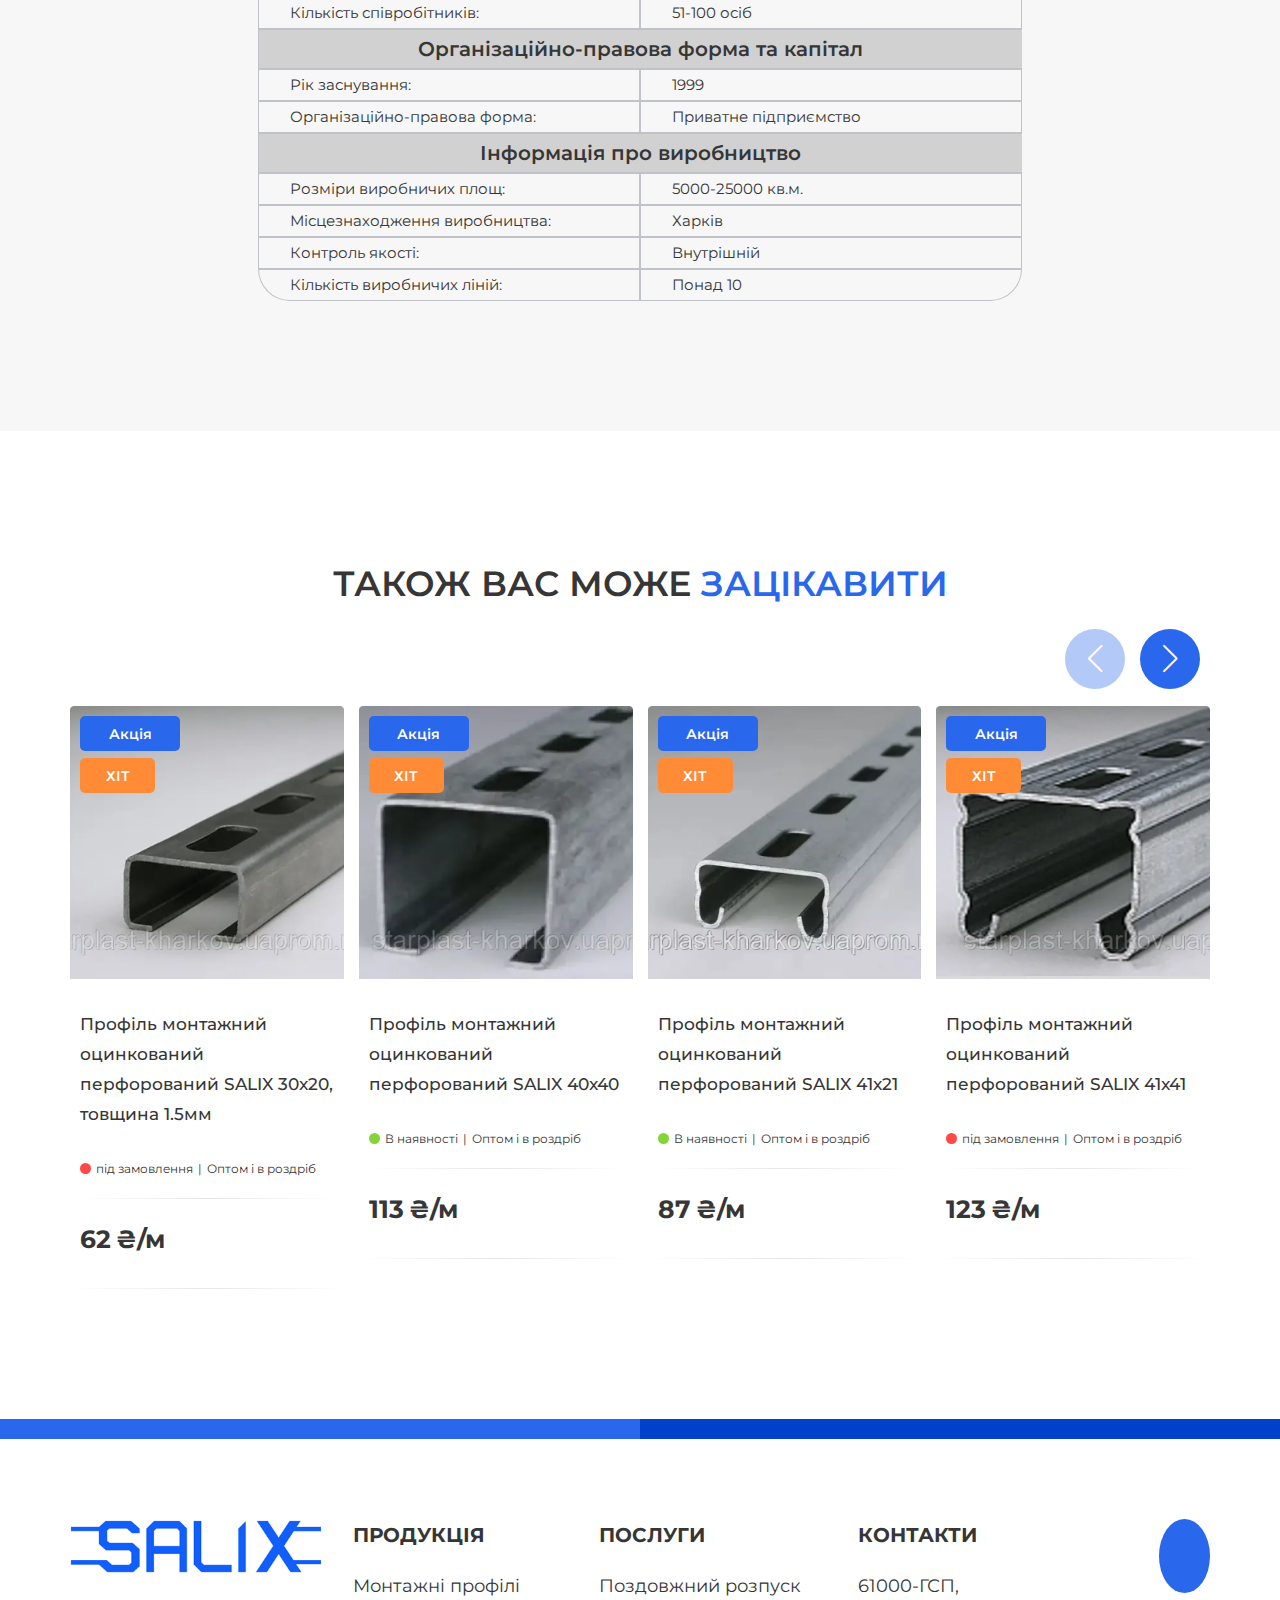
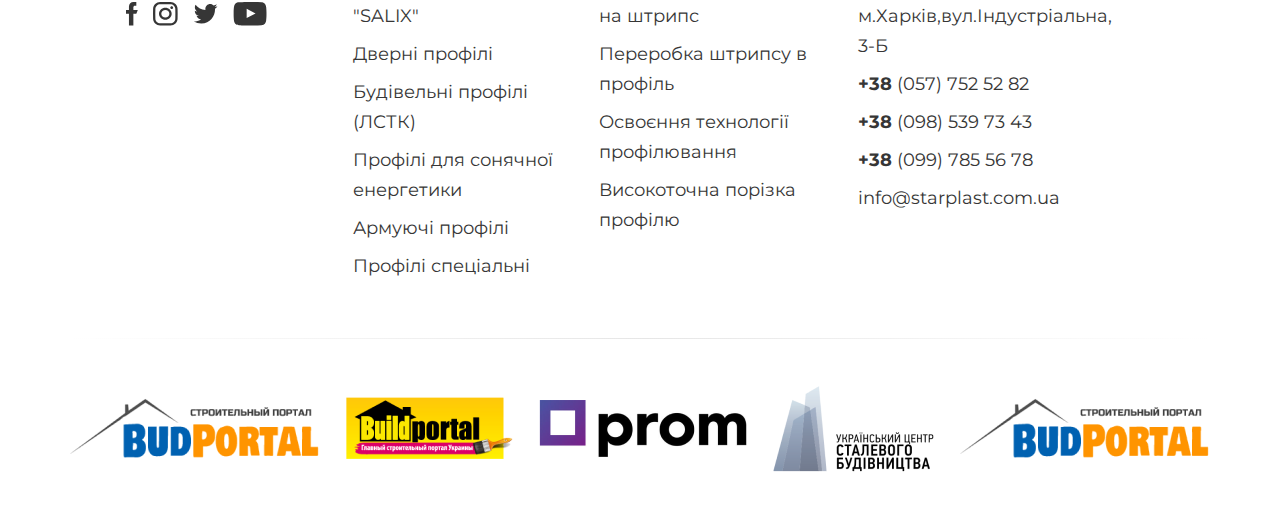
==== commit 7981b694: "fix page about , fix links swiper, add adaptive to about" ====
--- a/about.html
+++ b/about.html
@@ -158,7 +158,7 @@
                             <div class="container">
                                 <ul class="breadcrumb">
                                     <li><a href="./index.html">Salix</a></li>
-                                    <li>Про нас</li>
+                                    <li class="active">Про нас</li>
                                 </ul>
                             </div>
                             <div class="blog-title">
@@ -172,7 +172,7 @@
                     <section class="container weWork">
                         <div class="weWork_block weWork_block-1">
                             <div>
-                                <img src="images/img/blog/we-work.png" alt="img">
+                                <img class="weWork_block-1-img" src="images/img/blog/we-work.png" alt="img">
                             </div>
                             <div class="weWork_info">
                                 <h3>Ми працюємо в найширшому технологічному діапазоні:</h3>
@@ -243,7 +243,7 @@
                     </section>
                     <section class="container weWork">
                         <div class="weWork_block weWork_block-2">
-                            <div class="weWork_info">
+                            <div class="weWork_info weWork_info-desktop">
                                 <h3>Ми більше, ніж вам може
                                     здатися на перший погляд:</h3>
                                 <div>
@@ -268,7 +268,29 @@
                                 </div>
                             </div>
                             <div>
-                                <img src="images/img/blog/weMore.png" alt="img">
+                                <img class="weWork_block-2-img" src="images/img/blog/weMore.png" alt="img">
+                            </div>
+                            <div class="weWork_info weWork_info-mobile">
+                                <div>
+                                    <img src="images/svg/checkmark_ok-icon.svg" alt="img">
+                                    <span>5000+ м² виробничих площ</span>
+                                </div>
+                                <div>
+                                    <img src="images/svg/checkmark_ok-icon.svg" alt="img">
+                                    <span>Ділянка поздовжнього розпуску та поперечного різання </span>
+                                </div>
+                                <div>
+                                    <img src="images/svg/checkmark_ok-icon.svg" alt="img">
+                                    <span>9 профілегибочних агрегатів</span>
+                                </div>
+                                <div>
+                                    <img src="images/svg/checkmark_ok-icon.svg" alt="img">
+                                    <span>лінія періодичної перфорації штрипса</span>
+                                </div>
+                                <div>
+                                    <img src="images/svg/checkmark_ok-icon.svg" alt="img">
+                                    <span>преси для координатної перфорації згідно креслень</span>
+                                </div>
                             </div>
                         </div>
                     </section>
@@ -330,10 +352,13 @@
                     </section>
                     <section class="container weWork">
                         <div class="weWork_block weWork_block-3">
+                            <div class="weWork_info weWork_info-mobile">
+                                <h3>У нас згуртований та високопрофесійний колектив:</h3>
+                            </div>
                             <div>
-                                <img src="images/img/blog/we-3.png" alt="img">
-                            </div>
-                            <div class="weWork_info">
+                                <img class="weWork_block-3-img" src="images/img/blog/we-3.png" alt="img">
+                            </div>
+                            <div class="weWork_info weWork_info-desktop">
                                 <h3>У нас згуртований та високопрофесійний колектив:</h3>
                                 <div>
                                     <img src="images/svg/checkmark_ok-icon.svg" alt="img">
@@ -352,7 +377,7 @@
                     </section>
                     <section class="container weWork">
                         <div class="weWork_block weWork_block-4">
-                            <div class="weWork_info">
+                            <div class="weWork_info weWork_info-desktop">
                                 <h3>Ми самостійно навчили всіх спеціалістів підприємства:</h3>
                                 <div>
                                     <img src="images/svg/checkmark_ok-icon.svg" alt="img">
@@ -368,12 +393,26 @@
                                 </div>
                             </div>
                             <div>
-                                <img src="images/img/blog/we-4.png" alt="img">
+                                <img class="weWork_block-4-img" src="images/img/blog/we-4.png" alt="img">
+                            </div>
+                            <div class="weWork_info weWork_info-mobile">
+                                <div>
+                                    <img src="images/svg/checkmark_ok-icon.svg" alt="img">
+                                    <span>Розроблено та впроваджено систему внутрішньозаводського професійного навчання </span>
+                                </div>
+                                <div>
+                                    <img src="images/svg/checkmark_ok-icon.svg" alt="img">
+                                    <span>Кожен із нас проходить щорічний курс підвищення кваліфікації </span>
+                                </div>
+                                <div>
+                                    <img src="images/svg/checkmark_ok-icon.svg" alt="img">
+                                    <span>Ми ретельно зберігаємо технологічні знання та безперервно вдосконалюємо технологію</span>
+                                </div>
                             </div>
                         </div>
                     </section>
                     <section class="container weTake">
-                        <div class="weTake_block about-title">
+                        <div class="weTake_block weTake_block-last about-title">
                             <h3><span>Ми противники </span>ринкових експансій та монополій:</h3>
                             <div class="weTake_info">
                                 <div>
@@ -408,57 +447,59 @@
                     <section class="about-table">
                         <div class="container">
                             <h3>Інформація <span>про компанію</span></h3>
-                            <table class="table-about-company">
-                                <tr>
-                                    <th colspan="2">Інформація про компанію</th>
-                                </tr>
-                                <tr>
-                                    <td>Назва:</td>
-                                    <td>СТАРПЛАСТ</td>
-                                </tr>
-                                <tr>
-                                    <td>Тип компанії:</td>
-                                    <td>Виробник</td>
-                                </tr>
-                                <tr>
-                                    <td>Бренди:</td>
-                                    <td>SALIX</td>
-                                </tr>
-                                <tr>
-                                    <td>Кількість співробітників:</td>
-                                    <td>51-100 осіб</td>
-                                </tr>
-                                <tr>
-                                    <th colspan="2">Організаційно-правова форма та капітал</th>
-                                </tr>
-                                <tr>
-                                    <td>Рік заснування:</td>
-                                    <td>1999</td>
-                                </tr>
-                                <tr>
-                                    <td>Організаційно-правова форма:</td>
-                                    <td>Приватне підприємство</td>
-                                </tr>
-                                <tr>
-                                    <th colspan="2">Інформація про виробництво</th>
-                                </tr>
-                                <tr>
-                                    <td>Розміри виробничих площ:</td>
-                                    <td>5000-25000 кв.м.</td>
-                                </tr>
-                                <tr>
-                                    <td>Місцезнаходження виробництва:</td>
-                                    <td>Харків</td>
-                                </tr>
-                                <tr>
-                                    <td>Контроль якості:</td>
-                                    <td>Внутрішній</td>
-                                </tr>
-                                <tr>
-                                    <td>Кількість виробничих ліній:</td>
-                                    <td>Понад 10</td>
-                                </tr>
-                            </table>
+                            <div class="tableWrap">
+                                <table class="table-about-company">
+                                    <tr>
+                                        <th colspan="2">Інформація про компанію</th>
+                                    </tr>
+                                    <tr>
+                                        <td>Назва:</td>
+                                        <td>СТАРПЛАСТ</td>
+                                    </tr>
+                                    <tr>
+                                        <td>Тип компанії:</td>
+                                        <td>Виробник</td>
+                                    </tr>
+                                    <tr>
+                                        <td>Бренди:</td>
+                                        <td>SALIX</td>
+                                    </tr>
+                                    <tr>
+                                        <td>Кількість співробітників:</td>
+                                        <td>51-100 осіб</td>
+                                    </tr>
+                                    <tr>
+                                        <th colspan="2">Організаційно-правова форма та капітал</th>
+                                    </tr>
+                                    <tr>
+                                        <td>Рік заснування:</td>
+                                        <td>1999</td>
+                                    </tr>
+                                    <tr>
+                                        <td>Організаційно-правова форма:</td>
+                                        <td>Приватне підприємство</td>
+                                    </tr>
+                                    <tr>
+                                        <th colspan="2">Інформація про виробництво</th>
+                                    </tr>
+                                    <tr>
+                                        <td>Розміри виробничих площ:</td>
+                                        <td>5000-25000 кв.м.</td>
+                                    </tr>
+                                    <tr>
+                                        <td>Місцезнаходження виробництва:</td>
+                                        <td>Харків</td>
+                                    </tr>
+                                    <tr>
+                                        <td>Контроль якості:</td>
+                                        <td>Внутрішній</td>
+                                    </tr>
+                                    <tr>
+                                        <td>Кількість виробничих ліній:</td>
+                                        <td>Понад 10</td>
+                                    </tr>
+                                </table>
+                            </div>
                         </div>
                     </section>
                     <section class="about-slider">
--- a/css/media.css
+++ b/css/media.css
@@ -157,7 +157,7 @@
         flex-wrap: wrap;
     }
     .swiper-container {
-        max-width: 550px;
+        max-width: 520px;
     }
     .oneCard_block>div:last-child {
         margin-left: 40px;
@@ -236,6 +236,40 @@
     }
     .tab-content p, .tab-content li {
         font-size: 15px;
+    }
+    .blog-title {
+        font-size: 60px;
+        max-width: 938px;
+        padding-top: 100px;
+    }
+    .weWork_info div span {
+        font-size: 18px;
+    }
+    .weTake_info p {
+        font-size: 20px;
+        line-height: 25px;
+        max-width: 250px;
+    }
+    .weWork_info h3 {
+        font-size: 25px;
+        margin-bottom: 25px;
+        max-width: 450px;
+    }
+    .weWork_info div {
+        margin-bottom: 20px;
+    }
+    .about-table h3 {
+        font-size: 35px;
+        padding: 100px 0 50px 0;
+    }
+    .blog-img {
+        max-height: 700px;
+    }
+    .gallery-top img {
+        height: 400px;
+    }
+    .swiper-container {
+        max-height: 400px;
     }
 
 }
@@ -612,6 +646,145 @@
     }
     .oneCard .group_title {
         font-size: 15px;
+    }
+    .blog-title {
+        font-size: 35px;
+        max-width: 497px;
+        padding-top: 50px;
+        line-height: 45px;
+    }
+    .blog-img {
+        max-height: 450px;
+    }
+    .weWork_block-1 .weWork_info h3 {
+        margin-bottom: 30px;
+        margin-top: 30px;
+        max-width: 360px;
+        line-height: 30px;
+    }
+    .weWork_info div span {
+        font-size: 15px;
+        line-height: 20px;
+    }
+    .weWork_info div {
+        margin-bottom: 15px;
+    }
+    .weWork_block {
+        margin: 80px 0 80px 0;
+        flex-direction: column;
+    }
+    .about-title h3 {
+        font-size: 25px;
+        line-height: 30px;
+        padding: 81px 0 50px 0;
+    }
+    .weMake_info {
+        justify-content: center;
+        flex-direction: column;
+        align-items: center;
+        text-align: center;
+    }
+    .weMake_info>div>h4 {
+        font-size: 25px;
+    }
+    .weMake_info>div>p {
+        font-size: 20px;
+    }
+    .weMake_info>div>p {
+        margin-bottom: 30px;
+    }
+    .weMake_info {
+        padding-bottom: 80px;
+    }
+    .weTake_info {
+        flex-direction: column;
+    }
+    .weTake_info p {
+        margin-bottom: 20px;
+    }
+    .weTake_block {
+        margin-bottom: 80px;
+    }
+    .weWork_block.weWork_block-2 h3 {
+        margin-top: 0;
+    }
+
+    .weWork_block.weWork_block-2  {
+        align-items: flex-start;
+        margin-bottom: 0;
+    }
+    .weWork_block-2 .weWork_info {
+        margin-bottom: 0;
+    }
+    .weTake-grey-block .weTake_info {
+        padding-bottom: 80px;
+    }
+    .weWork_block.weWork_block-3 {
+        align-items: flex-start;
+    }
+    .weWork_block.weWork_block-3 .weWork_info {
+        margin-left: 0;
+    }
+    .table-about-company tr td {
+        min-width: 360px;
+    }
+    .about-table h3 {
+        font-size: 25px;
+        padding: 80px 0 50px 0;
+    }
+    .about-table {
+        padding-bottom: 80px;
+    }
+    .about-slider .product-page {
+        padding: 80px 0 80px 0;
+    }
+    .weWork_block-1-img {
+        width: 100%;
+    }
+    .weWork_block-1 .weWork_info {
+        margin-left: 0;
+    }
+    .weWork_block-2-img,
+    .weWork_block-3-img,
+    .weWork_block-4-img {
+        width: 100%;
+        margin-bottom: 30px;
+    }
+    .weWork_info-mobile {
+        display: block;
+    }
+    .weWork_block-2 .weWork_info h3,
+    .weWork_block-3 .weWork_info h3,
+    .weWork_block-4 .weWork_info h3 {
+        text-align: center;
+    }
+    .weWork_block-2 .weWork_info-desktop div {
+        display: none;
+    }
+    .weWork_block-4 .weWork_info-desktop div {
+        display: none;
+    }
+    .weWork_block-3 .weWork_info-desktop h3 {
+        display: none;
+    }
+    .weWork_block-2 .weWork_info-mobile {
+        display: block;
+    }
+    .weTake_block.weTake_block-last.about-title h3 {
+        padding: 0 0 50px 0;
+    }
+    .oneCard_block {
+        flex-direction: column;
+    }
+    .gallery-thumbs {
+        height: 120px;
+    }
+    .swiper-container {
+        max-width: 100%;
+        width: 100%;
+    }
+    .oneCard_block>div:last-child {
+        margin-top: 30px;
     }
 
 
@@ -855,5 +1028,8 @@
     .tab-content {
         padding-top: 20px;
     }
+    .oneCard_block>div:last-child {
+        margin-top: 0;
+    }
 
 }
